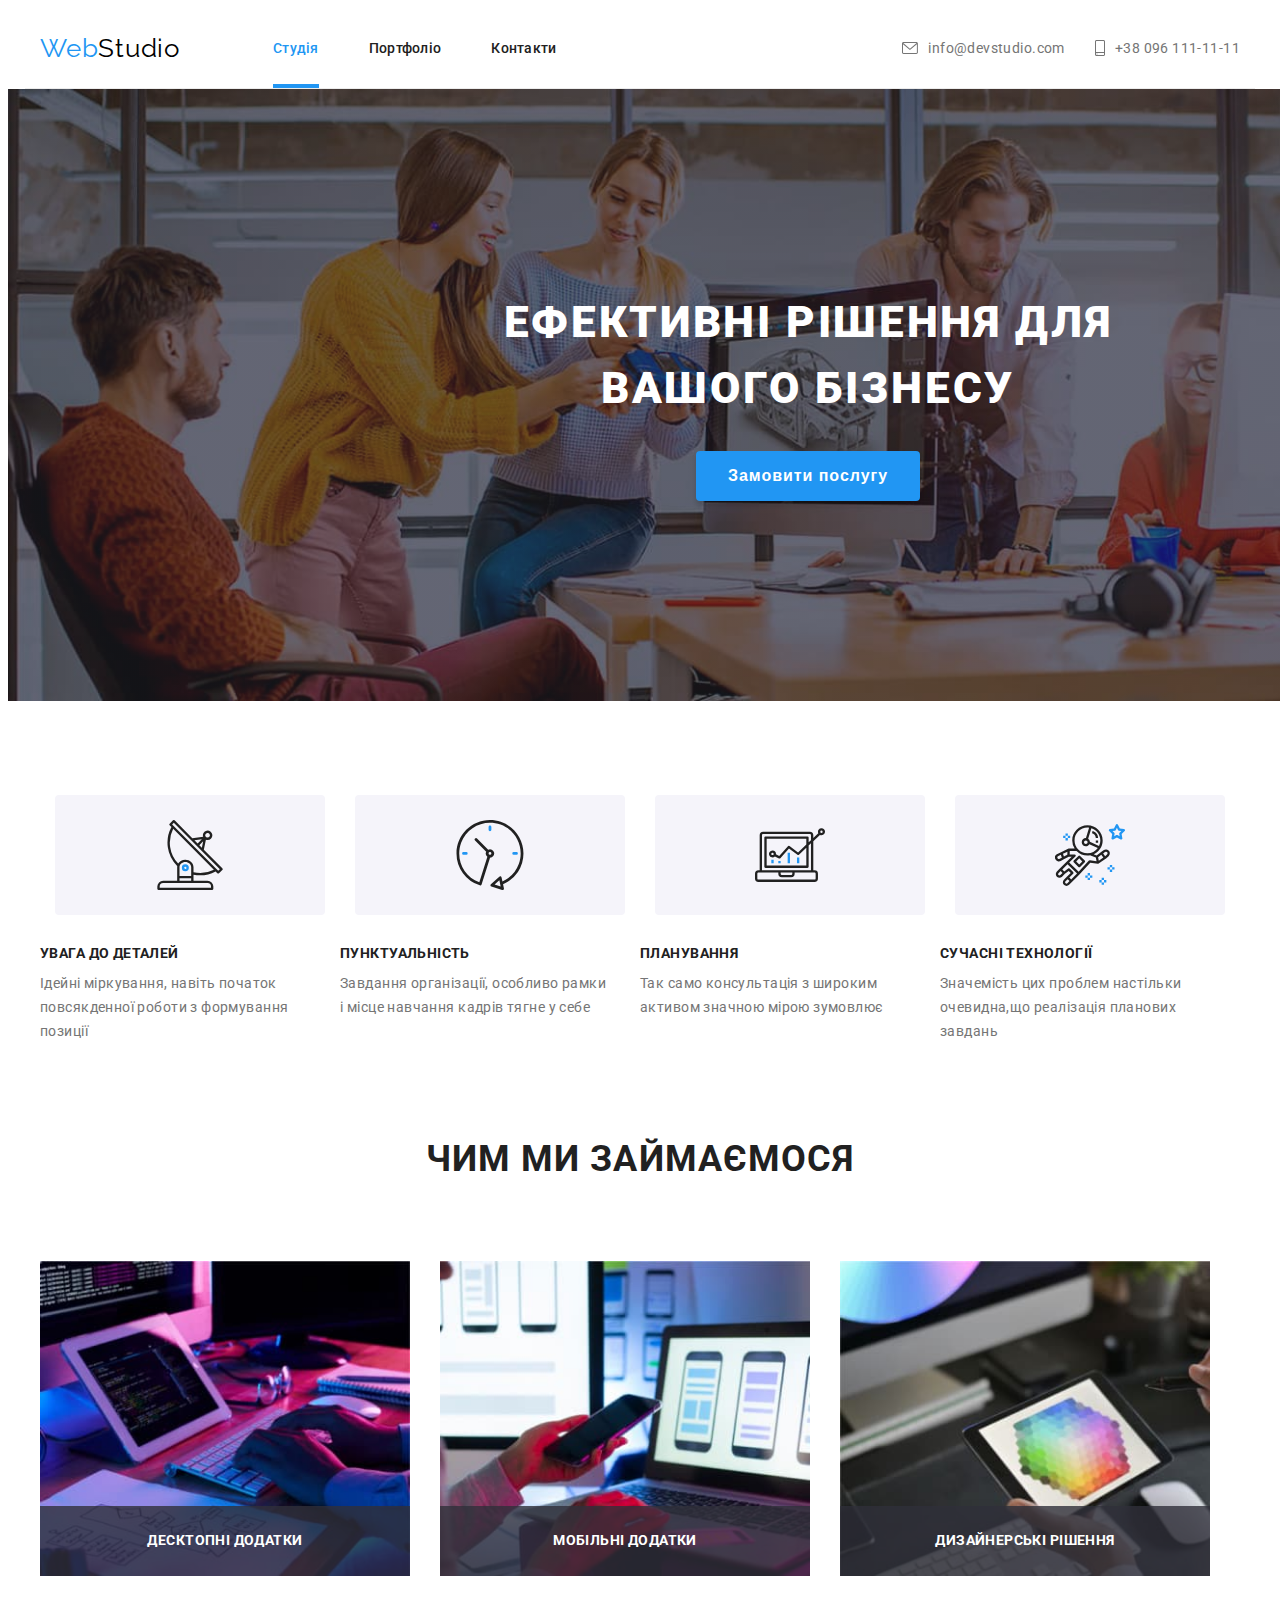
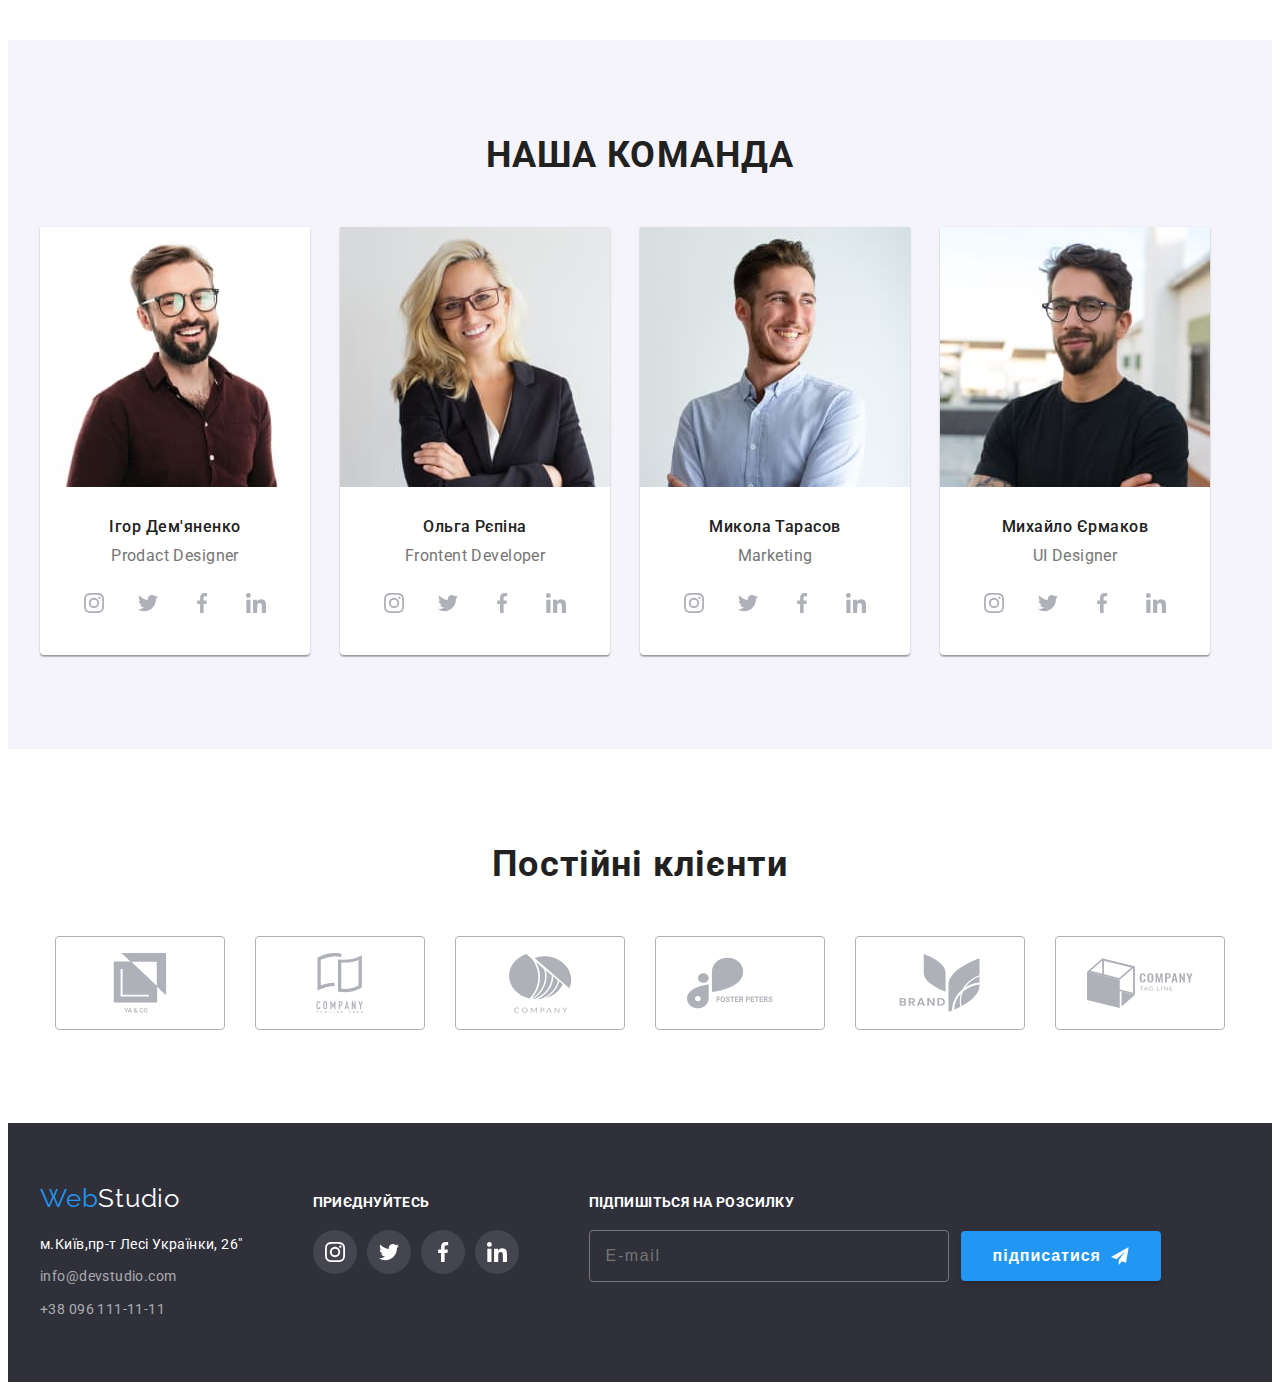
==== index.html @ b2533b79 "1" ====
<!DOCTYPE html>
<html lang="en">
  <head>
    <meta charset="UTF-8" >
    <meta http-equiv="X-UA-Compatible" content="IE=edge" >
    <meta name="viewport" content="width=device-width, initial-scale=1.0" >
    <title>Document</title>
<link rel="preconnect" href="https://fonts.googleapis.com">
<link rel="preconnect" href="https://fonts.gstatic.com" crossorigin>
<link href="https://fonts.googleapis.com/css2?family=Raleway:wght@700&family=Roboto:wght@400;500;700;900&display=swap"
  rel="stylesheet">
  <link rel="stylesheet" href="https://cdnjs.cloudflare.com/ajax/libs/modern-normalize/1.1.0/modern-normalize.min.css" integrity="sha512-wpPYUAdjBVSE4KJnH1VR1HeZfpl1ub8YT/NKx4PuQ5NmX2tKuGu6U/JRp5y+Y8XG2tV+wKQpNHVUX03MfMFn9Q==" crossorigin="anonymous" referrerpolicy="no-referrer" />
  <link rel="stylesheet" href="css/main.min.css">
  <link rel="stylesheet" href="css/styles.css">
    
  </head>
  <body>
    <header>
      <div class="container start">
      <nav class="site-nav">
        <a class="logo" href="./index.html" rel="home">Web<span>Studio</span></a>
        <ul class="menu">
          <li class="menu__item">
            <a class="menu__page text" href="./index.html">Студія</a>
          </li>
          <li class="menu__item" >
            <a class="menu__page" href="./portfolio.html">Портфоліо</a>
          </li>
          <li class="menu__item">
            <a class="menu__page" href="./">Контакти</a>
          </li>
        </ul>
     
    </nav>
    <ul class="contact">
       
      <li class="contact__all">
       
         <a class="contact__mail" href="mailto:info@devstudio.com">
          <svg class="contact__icon" width="16" height="12">
            <use href="./images/icons.svg#icon-envelope-hover"></use>
           </svg>
          info@devstudio.com</a>
       
    </li>

      <li class="contact__all">
       
         <a class="contact__tel" href="tel:+380961111111">
          <svg class="contact__icon" width="10" height="16">
            <use href="./images/icons.svg#icon-smartphone"></use>
           </svg>
          +38 096 111-11-11</a>
     
      </li>

    </ul>
  </div>
    </header>
    <main>
      <div class="hero">
      <section class="section hero__bunner">
        <div class="container hero__container">
        <h1 class="hero__title">ЕФЕКТИВНІ РІШЕННЯ ДЛЯ ВАШОГО БІЗНЕСУ</h1>
        <button data-modal-open class="hero__button" type="button">
          Замовити послугу
        </button>
        </div>
      </section>
      </div>
      <section class="section details">
        <div class="container details__conteiner">
        <h2 class="details__title">НАШІ ПЕРЕВАГИ</h2>
        <ul class="details__main">
          <li class="details__item">
           <div class="details__link">
          <svg class="details__icon" width="70" height="70">
            <use href="./images/icons.svg#icon-antenna-1"></use>
           </svg>
          </div>
         
        </li>
        <li class="details__item">
          <div class="details__link">
         <svg class="details__icon" width="70" height="70">
           <use href="./images/icons.svg#icon-clock-1"></use>
          </svg>
          </div>
       </li>
       <li class="details__item">
        <div class="details__link">
       <svg class="details__icon" width="70" height="70">
         <use href="./images/icons.svg#icon-diagram-1"></use>
        </svg>
        </div>
     </li>
     <li class="details__item">
      <div class="details__link">
     <svg class="details__icon" width="70" height="70">
       <use href="./images/icons.svg#icon-astronaut-1"></use>
      </svg>
      </div>
   </li>
        </ul>
        <ul class="skills">
          <li class="skills__group"> 
            <h3 class="skills__title" >УВАГА ДО ДЕТАЛЕЙ</h3>
            <p class="skills__essence">
              Ідейні міркування, навіть початок повсякденної роботи з формування
              позиції
            </p>
          </li>
          <li class="skills__group">
            <h3 class="skills__title">ПУНКТУАЛЬНІСТЬ</h3>
            <p class="skills__essence" >
              Завдання організації, особливо рамки і місце навчання кадрів тягне
              у себе
            </p>
          </li>
          <li class="skills__group">
            <h3 class="skills__title">ПЛАНУВАННЯ</h3>
            <p class="skills__essence" >
              Так само консультація з широким активом значною мірою зумовлює
            </p>
          </li>
          <li class="skills__group">
            <h3 class="skills__title" >СУЧАСНІ ТЕХНОЛОГІЇ</h3>
            <p class="skills__essence">
              Значемість цих проблем настільки очевидна,що реалізація планових
              завдань
            </p>
          </li>
        </ul>
        </div>
      </section>
      <section class="section worklist">
        <div class="container worklist__container">
        <h2 class="worklist__main-title">ЧИМ МИ ЗАЙМАЄМОСЯ</h2>
        <ul class="worklist__block">
          <li class="worklist__img"><img src="./images/box1.jpg" alt="Розробка" width="370" height="294">
         <div class="worklist__applications">
            <h3 class="worklist__title">ДЕСКТОПНІ ДОДАТКИ</h3>
          </div>
          </li>
          <li class="worklist__img"><img src="./images/box2.jpg" alt="Дизайн" width="370" height="294">
            <div class="worklist__applications">
            <h3 class="worklist__title">МОБІЛЬНІ ДОДАТКИ</h3>
        </div>
          </li>
          <li class="worklist__img"><img src="./images/box3.jpg" alt="Аналітика" width="370" height="294">
          <div class="worklist__applications">
            <h3 class="worklist__title">ДИЗАЙНЕРСЬКІ РІШЕННЯ</h3>
        </div>
          </li>
        </ul>
        </div>
      </section>
      <section class="section teams">
        <div class="container teams__best">
        <h2  class="teams__title">НАША КОМАНДА</h2>
        <ul class="teams__group">
          <li class="teams__department">
            <img class="team__picture" src="./images/team1.jpg" alt="Спеціаліст №1" width="270" height="260">
            <h3 class="team__name">Ігор Дем'яненко</h3>
            <p class="team__activity">Prodact Designer</p>
            <ul class="team__socials">
              <li class="team__socials-item">
               <a class="team__socials-link" href="http://instagram.com" target="_blank" rel="noopener noreferrer">
              <svg class="team__socials-icon" width="20" height="20">
                <use href="./images/icons.svg#icon-instagram"></use>
               </svg>
               </a>
              </li>
              <li class="team__socials-item">
                <a class="team__socials-link" href="http://instagram.com" target="_blank" rel="noopener noreferrer">
               <svg class="team__socials-icon" width="20" height="20">
                 <use href="./images/icons.svg#icon-twitter"></use>
                </svg>
                </a>
               </li>
               <li class="team__socials-item">
                <a class="team__socials-link" href="http://instagram.com" target="_blank" rel="noopener noreferrer">
               <svg class="team__socials-icon" width="20" height="20">
                 <use href="./images/icons.svg#icon-facebook"></use>
                </svg>
                </a>
               </li>
               <li class="team__socials-item">
                <a class="team__socials-link" href="http://instagram.com" target="_blank" rel="noopener noreferrer">
               <svg class="team__socials-icon" width="20" height="20">
                 <use href="./images/icons.svg#icon-linkedin"></use>
                </svg>
                </a>
               </li>
        </ul>
          <li class="teams__department">
            <img class="team__picture" src="./images/team2.jpg" alt="Спеціаліст №2" width="270" height="260">
            <h3 class="team__name">Ольга Рєпіна</h3>
            <p class="team__activity">Frontent Developer</p>
            <ul class="team__socials">
              <li class="team__socials-item">
                
              
               <a class="team__socials-link" href="http://instagram.com" target="_blank" rel="noopener noreferrer">
              <svg class="team__socials-icon" width="20" height="20">
                <use href="./images/icons.svg#icon-instagram"></use>
               </svg>
               </a>
            </li>
              
              <li class="team__socials-item">
              
                <a class="team__socials-link" href="http://instagram.com" target="_blank" rel="noopener noreferrer">
               <svg class="team__socials-icon" width="20" height="20">
                 <use href="./images/icons.svg#icon-twitter"></use>
                </svg>
                </a>
            
               </li>
               <li class="team__socials-item">
                
                <a class="team__socials-link" href="http://instagram.com" target="_blank" rel="noopener noreferrer">
               <svg class="team__socials-icon" width="20" height="20">
                 <use href="./images/icons.svg#icon-facebook"></use>
                </svg>
                </a>
            
               </li>
               <li class="team__socials-item">
               
                <a class="team__socials-link" href="http://instagram.com" target="_blank" rel="noopener noreferrer">
               <svg class="team__socials-icon" width="20" height="20">
                 <use href="./images/icons.svg#icon-linkedin"></use>
                </svg>
                </a>
             
               </li>
        </ul>
          </li>
          <li class="teams__department">
            <img class="team__picture" src="./images/team3.jpg" alt="Спеціаліст №3" width="270" height="260">
            <h3 class="team__name">Микола Тарасов</h3>
            <p class="team__activity">Marketing</p>
            <ul class="team__socials">
              <li class="team__socials-item">
               <a class="team__socials-link" href="http://instagram.com" target="_blank" rel="noopener noreferrer">
              <svg class="team__socials-icon" width="20" height="20">
                <use href="./images/icons.svg#icon-instagram"></use>
               </svg>
               </a>
              </li>
              <li class="team__socials-item">
                <a class="team__socials-link" href="http://instagram.com" target="_blank" rel="noopener noreferrer">
               <svg class="team__socials-icon" width="20" height="20">
                 <use href="./images/icons.svg#icon-twitter"></use>
                </svg>
                </a>
               </li>
               <li class="team__socials-item">
                <a class="team__socials-link" href="http://instagram.com" target="_blank" rel="noopener noreferrer">
               <svg class="team__socials-icon" width="20" height="20">
                 <use href="./images/icons.svg#icon-facebook"></use>
                </svg>
                </a>
               </li>
               <li class="team__socials-item">
                <a class="team__socials-link" href="http://instagram.com" target="_blank" rel="noopener noreferrer">
               <svg class="team__socials-icon" width="20" height="20">
                 <use href="./images/icons.svg#icon-linkedin"></use>
                </svg>
                </a>
               </li>
        </ul>
          </li>
          <li class="teams__department">
            <img class="team__picture" src="./images/team4.jpg" alt="Спеціаліст №4" width="270" height="260">
            <h3 class="team__name">Михайло Єрмаков</h3>
            <p class="team__activity">UI Designer</p>
            <ul class="team__socials">
              <li class="team__socials-item">
               <a class="team__socials-link" href="http://instagram.com" target="_blank" rel="noopener noreferrer">
              <svg class="team__socials-icon" width="20" height="20">
                <use href="./images/icons.svg#icon-instagram"></use>
               </svg>
               </a>
              </li>
              <li class="team__socials-item">
                <a class="team__socials-link" href="http://instagram.com" target="_blank" rel="noopener noreferrer">
               <svg class="team__socials-icon" width="20" height="20">
                 <use href="./images/icons.svg#icon-twitter"></use>
                </svg>
                </a>
               </li>
               <li class="team__socials-item">
                <a class="team__socials-link" href="http://instagram.com" target="_blank" rel="noopener noreferrer">
               <svg class="team__socials-icon" width="20" height="20">
                 <use href="./images/icons.svg#icon-facebook"></use>
                </svg>
                </a>
               </li>
               <li class="team__socials-item">
                <a class="team__socials-link" href="http://instagram.com" target="_blank" rel="noopener noreferrer">
               <svg class="team__socials-icon" width="20" height="20">
                 <use href="./images/icons.svg#icon-linkedin"></use>
                </svg>
                </a>
               </li>
        </ul>
          </li>
        </ul>
        </div>
      </section>
      <section class="section customer">
        <div class="container customer__bloc">
          <h2 class="customer__title">Постійні клієнти</h2>
          <ul class="customer__our">
            <li class="customer__box">
             
                <a class="customer__link" href="" target="_blank" rel="noopener noreferrer">
                  <svg class="customer__icon" width="106" height="60">
                    <use href="./images/icons.svg#icon-group"></use>
                   </svg>
                   </a>
             
            </li>
            <li class="customer__box">
              
                <a class="customer__link" href="" target="_blank" rel="noopener noreferrer">
                  <svg class="customer__icon" width="106" height="60">
                    <use href="./images/icons.svg#icon-group-1"></use>
                   </svg>
                   </a>
             
            </li>
            <li class="customer__box" >
             
                <a class="customer__link" href="" target="_blank" rel="noopener noreferrer">
                  <svg class="customer__icon" width="106" height="60">
                    <use href="./images/icons.svg#icon-group-2"></use>
                   </svg>
                   </a>
            
            </li>
            <li class="customer__box">
              
                <a class="customer__link" href="" target="_blank" rel="noopener noreferrer">
                  <svg class="customer__icon" width="106" height="60">
                    <use href="./images/icons.svg#icon-group-3"></use>
                   </svg>
                   </a>
             
            </li>
            <li class="customer__box">
              
                <a class="customer__link" href="" target="_blank" rel="noopener noreferrer">
                  <svg class="customer__icon" width="106" height="60">
                    <use href="./images/icons.svg#icon-group-4"></use>
                   </svg>
                   </a>
             
            </li>
            <li class="customer__box">
             
                <a class="customer__link" href="" target="_blank" rel="noopener noreferrer">
                  <svg class="customer__icon" width="106" height="60">
                    <use href="./images/icons.svg#icon-group-5"></use>
                   </svg>
                   </a>
             
            </li>
          </ul>
        </div>
      </section>
    </main>
    <footer class="footer__page">
      <div class="container footer__bloc">
        <div>
        <a class="footer__logo-f" href="./index.html" rel="home">Web<span>Studio</span></a>
       <ul class="footer__cont">
        <li class="footer__feedback"><a class="footer__map" href="./https://www.google.com/maps">м.Київ,пр-т Лесі Українки, 26"</a></li>
        <li class="footer__feedback"><a class="footer__mail" href="mailto:info@devstudio.com">info@devstudio.com</a></li>
        <li class="footer__feedback"><a class="footer__tel" href="tel:+380961111111">+38 096 111-11-11</a></li>
      </ul>
    </div>
      <div class="footer__icons">
        <h4 class="footer__title">ПРИЄДНУЙТЕСЬ</h4>
      <ul class="footer__links">
        <li class="footer__item">
          <a class="footer__link" href="http://instagram.com" target="_blank" rel="noopener noreferrer">
         <svg class="footer__icon" width="20" height="20">
           <use href="./images/icons.svg#icon-instagram"></use>
          </svg>
          </a>
         </li>
         <li class="footer__item">
           <a class="footer__link" href="http://instagram.com" target="_blank" rel="noopener noreferrer">
          <svg class="footer__icon" width="20" height="20">
            <use href="./images/icons.svg#icon-twitter"></use>
           </svg>
           </a>
          </li>
          <li class="footer__item">
           <a class="footer__link" href="http://instagram.com" target="_blank" rel="noopener noreferrer">
          <svg class="footer__icon" width="20" height="20">
            <use href="./images/icons.svg#icon-facebook"></use>
           </svg>
           </a>
          </li>
          <li class="footer__item">
           <a class="footer__link" href="http://instagram.com" target="_blank" rel="noopener noreferrer">
          <svg class="footer__icon" width="20" height="20">
            <use href="./images/icons.svg#icon-linkedin"></use>
           </svg>
           </a>
          </li>
      </ul>
    </div>
    <div>
      <h4 class="footer__title">ПІДПИШІТЬСЯ НА РОЗСИЛКУ</h4>
      
      <form class="mailing">
        <input class="mailing__bloc-send" type="email" placeholder="E-mail" name="mailing"/>
    
      
        <button class="mailing__button" type="submit"> підписатися
          <svg class="mailing__icon"  width="24" height="24">
            <use href="./images/icons.svg#icon-icon-send"></use>
          </svg>
        </button>
      </form>
       
    </div>
    </div>
      
    </footer>
    <div  class="backdrop is-hidden" data-modal>
      <div class="modal">
        <div class="modal__btn">

          
          <button class="modal__button" data-modal-close > 
            <svg class="modal-icon-close"  width="18" height="18">
              <use href="./images/icons.svg#icon-close-black-18dp-2-1"></use>
            </svg>
          </button>
        </div>
          <strong class="modal__title">Залиште свої дані, ми вам передзвонимо</strong>
          <form class="modal__form">
   <label class="modal__label">
    <span class="modal-comment">Ім'я</span>
    <input type="text" name="name"/>
    <svg class="modal__icon" width="18" height="18">
      <use href="./images/icons.svg#icon-person-black-18dp-1"></use>
    </svg>
   


   </label>

   <label class="modal__label">
    <span class="modal__comment">Телефон</span>
    <input type="tel" name="telefon"/>
    <svg class="modal__icon" width="18" height="18">
      <use href="./images/icons.svg#icon-phone-black-18dp-1"></use>
    </svg>

   </label>

   <label class="modal__label">
    <span class="modal__comment">Пошта</span>
    <input type="email" name="E-mail"/>
    <svg class="modal__icon" width="18" height="18">
      <use href="./images/icons.svg#icon-email-black-18dp-1"></use>
    </svg>
  
   </label>


   <label class="modal__label">
    <span class="modal__comment">Коментар</span>

<textarea  placeholder="Введіть текст"></textarea>
   </label>
   <label class="modal-label-checkbox">
    <input class="modal-checkbox" type="checkbox" name="check">
      <span class="checkbox-custom">
        <svg class="checkbox-icon"  width="16" height="15">
          <use href="./images/icons.svg#icon-icon-check-1"></use>
        </svg>
      </span>
      
    <span class="modal__comment">
      Погоджуюся з розсилкою та приймаю
    </span>
    <a class="treaty" href="#"> Умови договору</a>
    
   </label>
   <div class="button-send">
   <button class="modal-button-send" type="submit"> Відправити</button>
  </div>
  </form>
      </div>
     </div>
     <script src="./js/modal.js"></script>
    </body>
    
    </html>
---- css/main.min.css ----
body{background-color:#7fffd4}.title{color:teal}/*# sourceMappingURL=main.min.css.map */
---- css/styles.css ----
:root{
    --primary-text-color:#757575;
    --title-text-color:#212121;
    --accent-color:#2196f3;
    --primary-bg-color:#fff;
    --btn-bg-color:#188CE8;
    --border-color: #eeeeee;
}
body {
    font-family: 'Roboto', sans-serif;
    color: var(--primary-text-color);
    font-size: 14px;
    letter-spacing: 0.03em;
    background-color: var(--primary-bg-color);
}
ul{
    list-style: none;
    margin: 0;
    padding: 0;
}
a {
    text-decoration: none;
    margin: 0;
    padding: 0;
    color: inherit;
}
h1, h2, h3, h4, p{
    margin: 0;
}
img{
    display: block;
    max-width: 100%;
    height: auto;
}
.container{

width: 1200px;
padding-left: 15px;
padding-right: 15px;
margin-left: auto;
margin-right: auto;
}

 .start{
    display: flex;
    border-bottom: 1px solid #ececec;
}
.section{
    padding-top: 94px;
    padding-bottom: 94px;

}

.site-nav{
    display: flex;

    align-items: center;
   
}

.menu {
    display: flex;
    padding-inline-start: 0px;

}
.menu__item:not(:last-child)
{
    margin-right: 50px;
}

.logo{
    display: inline-block;
    padding-top: 24px;
    padding-bottom: 24px;
    margin-right: 93px;


    font-family: 'Raleway', sans-serif; 
    color:var(--accent-color);
    font-size: 26px;
    text-decoration: none;
    letter-spacing: 0.03em;
}
.logo span {
  color:#000;
}

.menu__page{
    display: block;
   font-weight: 500;
    color: var(--title-text-color);
    letter-spacing: 0.02em;
    padding-top: 32px;
    padding-bottom: 32px;
    transition-property: color;
    transition-duration: 250ms;
    transition-timing-function: cubic-bezier(0.4, 0, 0.2, 1);
position: relative ;
   
}
.text::after{
    content: "";
    display: block;
    width: 100%;
    height: 4px;
    background-color:var(--accent-color);
    position: absolute;
    bottom: 0;
    opacity: 1;
}

.menu__page:focus, 
.menu__page:hover {
    color: var(--accent-color);

} 

.menu .text{
    display: block;
    color:var(--accent-color);
    padding-top: 32px;
    padding-bottom: 32px;
   
}
.contact{
    display: flex;

    gap: 30px;
    margin-left: auto;
}

.contact__all{
    display: flex;
    justify-content: center;
    align-items: center;
}

    
 

.contact__icon{
    margin-right: 10px;
    fill: var(--primary-text-color);

    transition-property: fill;
    transition-duration: 250ms;
    transition-timing-function: cubic-bezier(0.4, 0, 0.2, 1);
}
.contact__mail{
    display: flex;
    align-items: center;
    justify-content: center;
    padding-top: 32px;
    padding-bottom: 32px;
    color: var(--primary-text-color);

    transition-property: color;
    transition-duration: 250ms;
    transition-timing-function: cubic-bezier(0.4, 0, 0.2, 1);
   
}
.contact__tel {
    display: flex;
    align-items: center;
    padding-top: 32px;
    padding-bottom: 32px;
 color:var(--primary-text-color) ;

 transition-property: color;
 transition-duration: 250ms;
 transition-timing-function: cubic-bezier(0.4, 0, 0.2, 1);


}

.contact__mail:focus{
    color: var(--accent-color);
}
.contact__mail:focus .contact__icon{
    fill: var(--accent-color);
}

.contact__mail:hover{
    color: var(--accent-color);
}
.contact__mail:hover .contact__icon{
    fill: var(--accent-color);
}



.contact__tel:focus{
    color: var(--accent-color);
}
.contact__tel:focus .contact__icon{
    fill: var(--accent-color);
}
.contact__tel:hover{
    color: var(--accent-color);
}
.contact__tel:hover .contact__icon{
    fill: var(--accent-color);
}


/* HERO*/
   
.hero__bunner{
 text-align: center;
 margin-top: auto;
 padding-top: 200px;
 padding-bottom: 200px;
 width: 1600px;
 height: 100%;
 margin-left: auto;
 margin-right: auto;
 background-image: linear-gradient( rgba(47, 48, 58, 0.4), rgba(47, 48, 58, 0.4)),
url(../images/mainfon.jpg); 

background-repeat: no-repeat;
background-position: center;
background-color: #2f303A;
background-size: cover;
}


.hero__title {
 color:var(--primary-bg-color);
 font-size: 44px;
 font-weight: 900;
 letter-spacing: 0.06em;
 line-height: 1.5;
 margin-right: 0px;
 margin-bottom: 30px;
 width: 696px;
margin-left: auto;
margin-right: auto;
}
.hero__button{
text-align: center;
padding: 10px 32px;
background-color: var(--accent-color);
color: var(--primary-bg-color);
font-size: 16px;
font-weight: 700;
letter-spacing: 0.06em;
line-height: 1.9;
border-radius: 4px;
border: 0;
cursor: pointer;
box-shadow: 0px 4px 4px rgba(0, 0, 0, 0.15);

transition-property: color, background-color;
transition-duration: 250ms;
transition-timing-function: cubic-bezier(0.4, 0, 0.2, 1);


}
.hero__button:focus, 
.hero__button:hover{
    color: var(--primary-bg-color);
    background-color: var(--btn-bg-color);
}

/* DETAILS*/


.details__title {
    position: absolute;
    white-space: nowrap;
    width: 1px;
    height: 1px;
    overflow: hidden;
    border: 0;
    padding: 0;
    clip: rect(0 0 0 0);
    clip-path: inset(50%);
    margin: -1px;
}

.details__main{
    display: flex;
    justify-content: center;
    align-items: center;
    gap: 30px;
    margin-bottom: 30px;
}

.details__link{
    display: flex;
    justify-content: center;
    align-items: center;
    width: 270px;
    height: 120px;
     background-color:  #f5f4fa;
     border-radius: 4px;
     
}



.skills{
    display: flex;
    flex-direction: row;
    margin-top: 0;
    margin-bottom: 0;
}

.skills__title{
    color:var(--title-text-color);
    font-size: 14px;
    font-weight: 700;
    letter-spacing: 0.03em;
    line-height: 1.2;
    padding-bottom: 10px;
    margin-top: 0;
    margin-bottom: 0;
}
.skills__group{
    width: 270px;
}
.skills__essence{
    font-weight: 400;
    line-height: 1.7;
}
.skills__group:not(:last-child){
margin-right: 30px;
}


/* SPECIALISTS */

.worklist{
    padding-top: 0;
}
.worklist__main-title{
    text-align: center;
    color: var(--title-text-color);
    font-size: 36px;
    font-weight: 700;
    letter-spacing: 0.03em;
    line-height: 1.2;
    margin-top: 0px;
    margin-bottom: 50px;

}


.worklist__block{
    display: flex;
    margin-top: 0px;
    margin-bottom: 0px;
    padding-inline-start: 0px;
    
}

.worklist__applications{
    position: absolute;
    display: flex;
    justify-content: center;
    align-items: center;
    background-color: rgba(47, 48, 58, 0.8);
    width: 370px;
    height: 70px;
    bottom: 0;
    right: 0;

}
.worklist__img{
    position: relative;
    bottom: -30px;
    position: relative;
}

.worklist__img:not(:last-child)
{ 
    margin-right: 30px;
}

.worklist__title{

    color: var(--primary-bg-color);
    font-size: 14px;
    font-weight: 700;
    letter-spacing: 0.03em;
    line-height: 1.2;
    text-align: center;
    
}


/* TEAMS */



 .teams{
    background-color: #f5f4fa;
}

.teams__title{
    text-align: center;
    color: var(--title-text-color);
    font-size: 36px;
    font-weight: 700;
    letter-spacing: 0.03em;
    line-height: 1.2;
    margin-top: 0px;
    margin-bottom: 50px;
}

.teams__group{
    display: flex;
         }
.teams__department {
    background-color: var(--primary-bg-color);
    box-shadow: 0px 1px 3px rgba(0, 0, 0, 0.12), 0px 1px 1px rgba(0, 0, 0, 0.14), 0px 2px 1px rgba(0, 0, 0, 0.2);
    border-radius: 0px 0px 4px 4px;
}
.teams__department:not(:last-child){
    margin-right: 30px;
}
.team__picture{
    
    margin-bottom: 30px;
}
.team__name {
    color: var(--title-text-color);
    font-size: 16px;
    font-weight: 500;
    letter-spacing: 0.03em;
    line-height: 1.2;
    margin-bottom: 10px;
    text-align: center;
}
.team__activity{
    font-size: 16px;
    font-weight: 400;
    line-height: 1.2;
    text-align: center;
    margin-bottom: 16px;
}
.team__socials{
    display: flex;
    justify-content: center;
    align-items: center;
    gap: 10px;
    margin-bottom: 30px;
}

.team__socials-link{
    display: flex;
    justify-content: center;
    align-items: center;
    width: 44px;
    height: 44px;
     background-color:  var(--primary-bg-color);
     border-radius: 50%;

     transition-property: background-color;
     transition-duration: 250ms;
     transition-timing-function: cubic-bezier(0.4, 0, 0.2, 1);
}

.team__socials-link:hover{
    background-color:var(--btn-bg-color);
}
.team__socials-link:hover .team__socials-icon{
    fill: var(--primary-bg-color);
}
.team__socials-link:focus{
    background-color:var(--btn-bg-color);
}
.team__socials-link:focus .team__socials-icon{
    fill: var(--primary-bg-color);
}
    


.team__socials-icon{
    fill: #afb1b8;

    transition-property: fill;
    transition-duration: 250ms;
    transition-timing-function: cubic-bezier(0.4, 0, 0.2, 1);
}



.customer__title{
    text-align: center;
    color: var(--title-text-color);
    font-size: 36px;
    font-weight: 700;
    letter-spacing: 0.03em;
    line-height: 1.2;
    margin-top: 0px;
    margin-bottom: 50px;
}
.customer__our{
    display: flex;
    justify-content: center;
    align-items: center;
    gap: 30px;
}
.customer__box{
    display: flex;
    justify-content: center;
    align-items: center;
    width: 170px;
    height: 92px;
   
}
.customer__link{
   display: flex;
   justify-content: center;
   align-items: center;
    width: 100%;
    height: 100%;
     background-color: var(--primary-bg-color);
     border: 1px solid #afb1b8;
     border-radius: 4px;
     outline: transparent;

     transition-property: border-color, cursor ;
     transition-duration: 250ms;
     transition-timing-function: cubic-bezier(0.4, 0, 0.2, 1);
     }


     .customer__link:hover {
        border-color: var(--accent-color);
        cursor: pointer;
    }
    .customer__link:hover .customer__icon{
        fill: var(--accent-color);
    }

    .customer__link:focus{
        border-color: var(--accent-color);
        cursor: pointer;
    }
    .customer__link:focus .customer__icon{
        fill: var(--accent-color);
    }

    .customer__icon{
        fill: #afb1b8;
        transition-property: fill ;
        transition-duration: 250ms;
        transition-timing-function: cubic-bezier(0.4, 0, 0.2, 1);

    }





.footer__page {

   background-color: #2f303A;
   padding-top: 60px;
   padding-bottom: 60px;

}

 .footer__bloc{
    display: flex;
    align-items: baseline;
    gap: 70px;
}
.footer__cont {
    letter-spacing: 0.03em;
    line-height: 1.7;
   
    transition-property: color;
    transition-duration: 250ms;
    transition-timing-function: cubic-bezier(0.4, 0, 0.2, 1);

}
.footer__cont:hover {
    color:var(--accent-color);
}
.footer__logo-f{
   font-family: 'Raleway', sans-serif;
    color: var(--accent-color);
    font-size: 26px;
    letter-spacing: 0.03em;
    display:inline-flex;
    margin-bottom: 20px;

}
.footer__logo-f span{
    color: var(--primary-bg-color);
}
.footer__page .footer__map{
     color: var(--primary-bg-color);
     padding-inline-start: 0px;
     margin-top: 20px;
}

.footer__mail:hover,
.footer__mail:focus{
    color: var(--accent-color);
}
.footer__tel:hover,
.footer__tel:focus{
    color: var(--accent-color);
}

.footer__feedback:not(:last-child){
    margin-bottom: 9px;
}
.footer__mail{
    color: rgba(255, 255, 255, 0.6);

    transition-property: color;
    transition-duration: 250ms;
    transition-timing-function: cubic-bezier(0.4, 0, 0.2, 1);
}
.footer__tel{
    color: rgba(255, 255, 255, 0.6);
margin-left: 0px;

transition-property: color;
transition-duration: 250ms;
transition-timing-function: cubic-bezier(0.4, 0, 0.2, 1);
}

.footer__title{
    text-align: left;
    color: var(--primary-bg-color);
    font-size: 14px;
    font-weight: 700;
    letter-spacing: 0.03em;
    line-height: 1.2;
    margin-bottom: 20px;
}
.footer__icons{
    display: block;
    justify-content: center;
}
.footer__links{
    display: flex;
    justify-content: left;
    align-items: center;
    gap: 10px;
}

.footer__link{
    display: flex;
    justify-content: center;
    align-items: center;
    width: 44px;
    height: 44px;
     background-color: rgba(255, 255, 255, 0.1);
     border-radius: 50%;
    
     transition-property: background-color;
    transition-duration: 250ms;
    transition-timing-function: cubic-bezier(0.4, 0, 0.2, 1);
    
    }

.footer__icon{
    fill: var(--primary-bg-color);
}
.footer__link:hover{
    background-color:var(--btn-bg-color);
}
.footer__link:focus{
    background-color: var(--btn-bg-color);
}


.mailing{
    display: flex;
    justify-content: center;
    align-items: center;
}

 
.mailing__bloc-send{
    background-color: #2f303A;
    border: 1px solid var(--primary-text-color);
    border-radius: 4px;
    width: 358px;
    height: 50px;
    font-weight: 400;
  font-size: 16px;
  line-height: calc(20 / 16);
  letter-spacing: 0.1em;
  padding: 0;
  color: var(--gray-40-txt-cl);

}

.mailing__bloc-send > input:hover,
.mailing__bloc-send > input:focus{
    border-color: var(--accent-color);
    
}


::placeholder{
    color: var(--primary-text-color);
    font-size: 16px;
    padding-left: 16px;
}

.mailing__icon{
    fill: var(--primary-bg-color);
}


.mailing__button{
    display: flex;
    justify-content: center;
    align-items: center;
    gap:10px;
    width: 200px;
    height: 50px;
    margin-left: 12px;
        text-align: center;
        padding: 10px 32px;
        background-color: var(--accent-color);
        color: var(--primary-bg-color);
        font-size: 16px;
        font-weight: 700;
        letter-spacing: 0.06em;
        line-height: 1.9;
        border-radius: 4px;
        border: 0;
        cursor: pointer;
        box-shadow: 0px 4px 4px rgba(0, 0, 0, 0.15);
        
        transition-property: color, background-color;
        transition-duration: 250ms;
        transition-timing-function: cubic-bezier(0.4, 0, 0.2, 1);
        
        }

.mailing__button:hover,
.mailing__button:focus{
    background-color: var(--accent-color);}
 





/* Portfolio */




 .menu__item .studia{
    color: var(--title-text-color);
}
.menu .portf{
    color: var(--accent-color);
    
}

.portf::after{
    content: "";
    display: block;
    width: 100%;
    height: 4px;
    background-color: var(--accent-color);
    position: absolute;
    bottom: 0;
    opacity: 1;
}
.bt{
    display: flex;
    margin-bottom: 50px;
    justify-content: center;
}
 .btns:not(:last-child){
    margin-right: 8px;
}
.btn-group{
    background-color: #f5f4fa;
    letter-spacing: 0.03em;
    font-size: 16px;
    color: var(--title-text-color);
    line-height: 26px;
     display: flex;
     text-align: center;
     border-radius: 4px;
     padding: 6px 22px;
     border:0px;
     cursor: pointer;
    
}

.other{

    transition-property: color, background-color, filter;
    transition-duration: 250ms;
    transition-timing-function: cubic-bezier(0.4, 0, 0.2, 1);

}
.other:focus,
.other:hover{
    color: var(--primary-bg-color);
    background-color:var(--btn-bg-color);
    filter: drop-shadow(0px 4px 4px rgba(0, 0, 0, 0.25));
}

 .all{
    display: inline-block;
    background-color: var(--accent-color);
    color: var(--primary-bg-color);
    min-width: 73px;
    padding: 6px 25px;

    transition-property: color, background-color, filter;
    transition-duration: 250ms;
    transition-timing-function: cubic-bezier(0.4, 0, 0.2, 1);
    
}
.all:focus,
.all:hover {
    color:var(--btn-bg-color);
    background-color: var(--primary-bg-color) ;
    filter: drop-shadow(0px 4px 4px rgba(0, 0, 0, 0.25));

}
.project{
    display: flex;
    flex-wrap: wrap;
    gap:30px;
}
 .bloc{
     width: calc((100% - 30px*2) / 3);
     
}


.main-foto:hover,
.main-foto:focus{
    box-shadow: 0px 1px 1px rgba(0, 0, 0, 0.12), 0px 4px 4px rgba(0, 0, 0, 0.06), 1px 4px 6px rgba(0, 0, 0, 0.16);

}

.main-foto{
    display: block;
    outline: transparent;

    transition-property: box-shadow;
    transition-duration: 250ms;
    transition-timing-function: cubic-bezier(0.4, 0, 0.2, 1);

}

.blu-foto{
    position: relative;
    overflow: hidden;
}




.signature{
    position: absolute;
    display: flex;
    background-color: rgba(33, 150, 243, 0.9);
    width: 100%;
    height: 100%;
    top: 0;
    right: 0;
    font-size: 18px;
    line-height: 1.56; 
    letter-spacing: 0.03em;
    justify-content: center;
    align-items: center;
    padding-top: 63px;
    padding-bottom: 63px;
    padding-left:24px ;
    padding-right:24px ;
    color: var(--primary-bg-color);
    opacity: 1;
    transition: 250ms;
    transform: translateY(+100%);
}

.main-foto:hover .signature{
    opacity: 1;
    transform: translateY(0);
}


.main-foto:focus .signature{
    opacity: 1;
    transform: translateY(0);}

.poster{
    border-bottom: 1px solid var(--border-color);
    border-left: 1px solid var(--border-color);
    border-right: 1px solid var(--border-color);
    padding-left: 23px;
    padding-top: 20px;
    padding-bottom: 19px;
}
.project-name {
    letter-spacing: 0.06em;
    font-size: 18px;
    color: var(--title-text-color);
    font-weight: 700;
    line-height: 1.9;
    margin-bottom: 4px;
}
.project-deal {
    font-size: 16px;
    color: var(--primary-text-color);
    letter-spacing:0.03em ;
    line-height: 30px;
}











/*  modal */


.backdrop {
    display: flex;
    justify-content: center;
    align-items: center;
    position: fixed;
    top: 0;
    left: 0;
    width: 100%;
    height: 100%;
    background-color: rgba(0, 0, 0, 0.2);
  visibility:visible;
}

.is-hidden {
    opacity: 0;
    visibility: hidden;
    pointer-events: none;
}
.is-hidden .modal{
    animation: none;
    }

.modal {
    
    width: 528px;
    background-color: var(--primary-bg-color);
    position: relative;
    
    border-radius: 4px;
    transition: transform 250ms liniar;
    padding: 40px;
    animation:  zoom 750ms linear forwards;
}


@keyframes zoom { 
    0%{
        transform: scale(0.2);
    }
    50%{
        transform: scale(1.2);
    }
    100%{
        transform: scale(1);
    }


}

.modal__title {
    font-weight: 700;
    font-size: 20px;
line-height: calc(23 / 20);
  text-align: center;
  letter-spacing: 0.03em;
  color: #212121;
  margin-bottom: 12px;
  display: block;
}


.modal__label{
    position:relative;
    display: flex;
    flex-direction: column;
    gap: 4px;
  
}
.modal__label:not(:last-child){
    margin-bottom: 10px;
}

.modal__label > input,
.modal__label > textarea{
border: 1px solid rgba(33, 33, 33, 0.2);
border-radius: 4px;

}
.modal__label > input{
    padding: 7px 0;
    padding-left: 35px;
    padding-right: 5px;
    width: 448px;
    height: 40px;
    outline: none;
    border: 1px solid rgba(33, 33, 33, 0.2);
border-radius: 4px;

}
.modal__label > input:hover,
.modal__label > input:focus{
    border-color: var(--accent-color);
    outline: 1px solid transparent;
}


.modal__comment{
    font-size: 14px;
    line-height: calc(24 / 14);
    letter-spacing: 0.03em;
    color: var(--primary-text-color);
    
}



.modal__label > textarea{
    padding: 12px 16px ;
    outline: none;
    height: 120px;
}
.modal__label > textarea:hover{
    border-color: var(--accent-color);
    outline: 1px solid transparent;
}
.modal__label > textarea:focus{
    border-color: var(--accent-color);
    outline: 1px solid transparent;
}


.modal__label > textarea::placeholder{
    color: rgba(117, 117, 117, 0.5);
    font-size: 12px;
    letter-spacing: 0.01em;
}

.modal__icon{
    position: absolute;
    bottom: 11px;
    left: 12px;

}
.modal__label > input:hover ~ .modal__icon,
.modal__label > input:focus ~ .modal__icon{
    fill: var(--accent-color);
}

.modal__button {
    width: 30px;
    height: 30px;
    display: flex;
    justify-content: center;
    align-items: center;
    background-color: var(--primary-bg-color);
    border: 1px solid rgba(0, 0, 0, 0.1);
    border-radius: 50%;
    position: absolute;
    top: 8px;
    right: 8px;
    color: #000000;
    transition: color 250ms linear;
    cursor: pointer;
  }
  .modal__button:hover{
    color: var(--btn-bg-color);
  }
  .modal__button:hover .modal-icon-close{
    fill: var(--btn-bg-color)
  }
  
  .modal__button:focus{
    color: var(--btn-bg-color)
  }
  .modal__button:focus .modal-icon-close{
    fill: var(--btn-bg-color)
  }



 /* Checkbox */


.modal-label-checkbox{
    display: flex;
    align-items: center;
    justify-content: center;
    gap: 6px;
    margin-top: 20px;
}
.modal-checkbox {
    position: absolute;
    width: 1px;
    height: 1px;
    margin: -1px;
    border: none;
    padding: o;
    overflow: hidden;
    clip: rect(0 0 0 0 );

}


.checkbox-custom{
    height: 16px;
    width: 15px;
    border: 2px solid #000;
    border-radius: 4px;
    display: flex;
    justify-content: center;
    align-items: center;
    color: transparent;
  
    
}
.checkbox-icon{
    fill:currentColor;
    transition: fill 250ms linear;
}
.modal-checkbox:checked + .checkbox-custom{

background-color: var(--accent-color);
color:var(--primary-bg-color);
border-color: transparent;

}

.modal-checkbox:checked + .checkbox-custom > .checkbox-icon {
    fill: var(--accent-color)
}

/*  button-send  */

.button-send{
    margin-top: 30px;
        display: flex;
        justify-content: center;
        align-items: center;
        margin-bottom: 0;
}


.modal-button-send{
    width: 200px;
    height: 50px;
        text-align: center;
        padding: 10px 32px;
        background-color: var(--accent-color);
        color: var(--primary-bg-color);
        font-size: 16px;
        font-weight: 700;
        letter-spacing: 0.06em;
        line-height: 1.9;
        border-radius: 4px;
        border: 0;
        cursor: pointer;
        box-shadow: 0px 4px 4px rgba(0, 0, 0, 0.15);
        
        transition-property: color, background-color;
        transition-duration: 250ms;
        transition-timing-function: cubic-bezier(0.4, 0, 0.2, 1);
}
.modal-button-send:hover,
.modal-button-send:focus{
    background-color: var(--accent-color);

}

.treaty{
    color: var(--accent-color);
    text-decoration: underline;
}
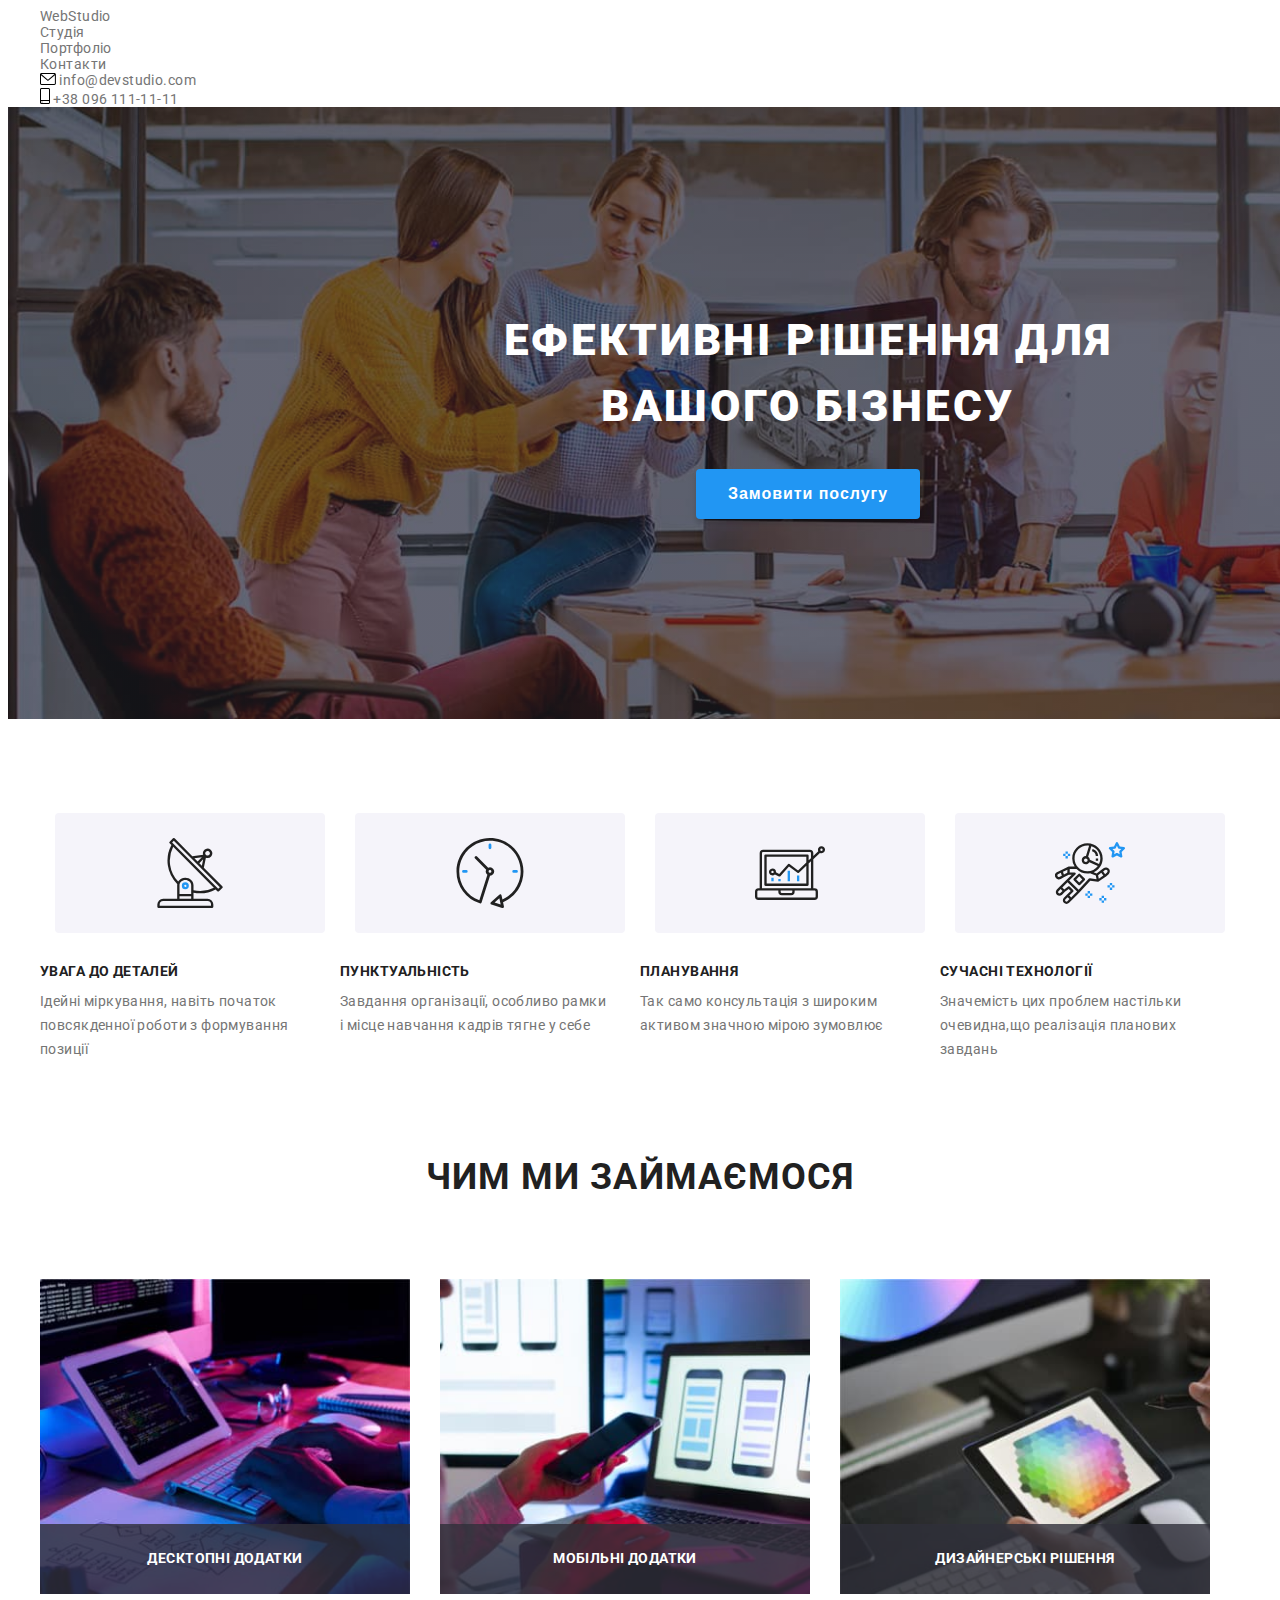
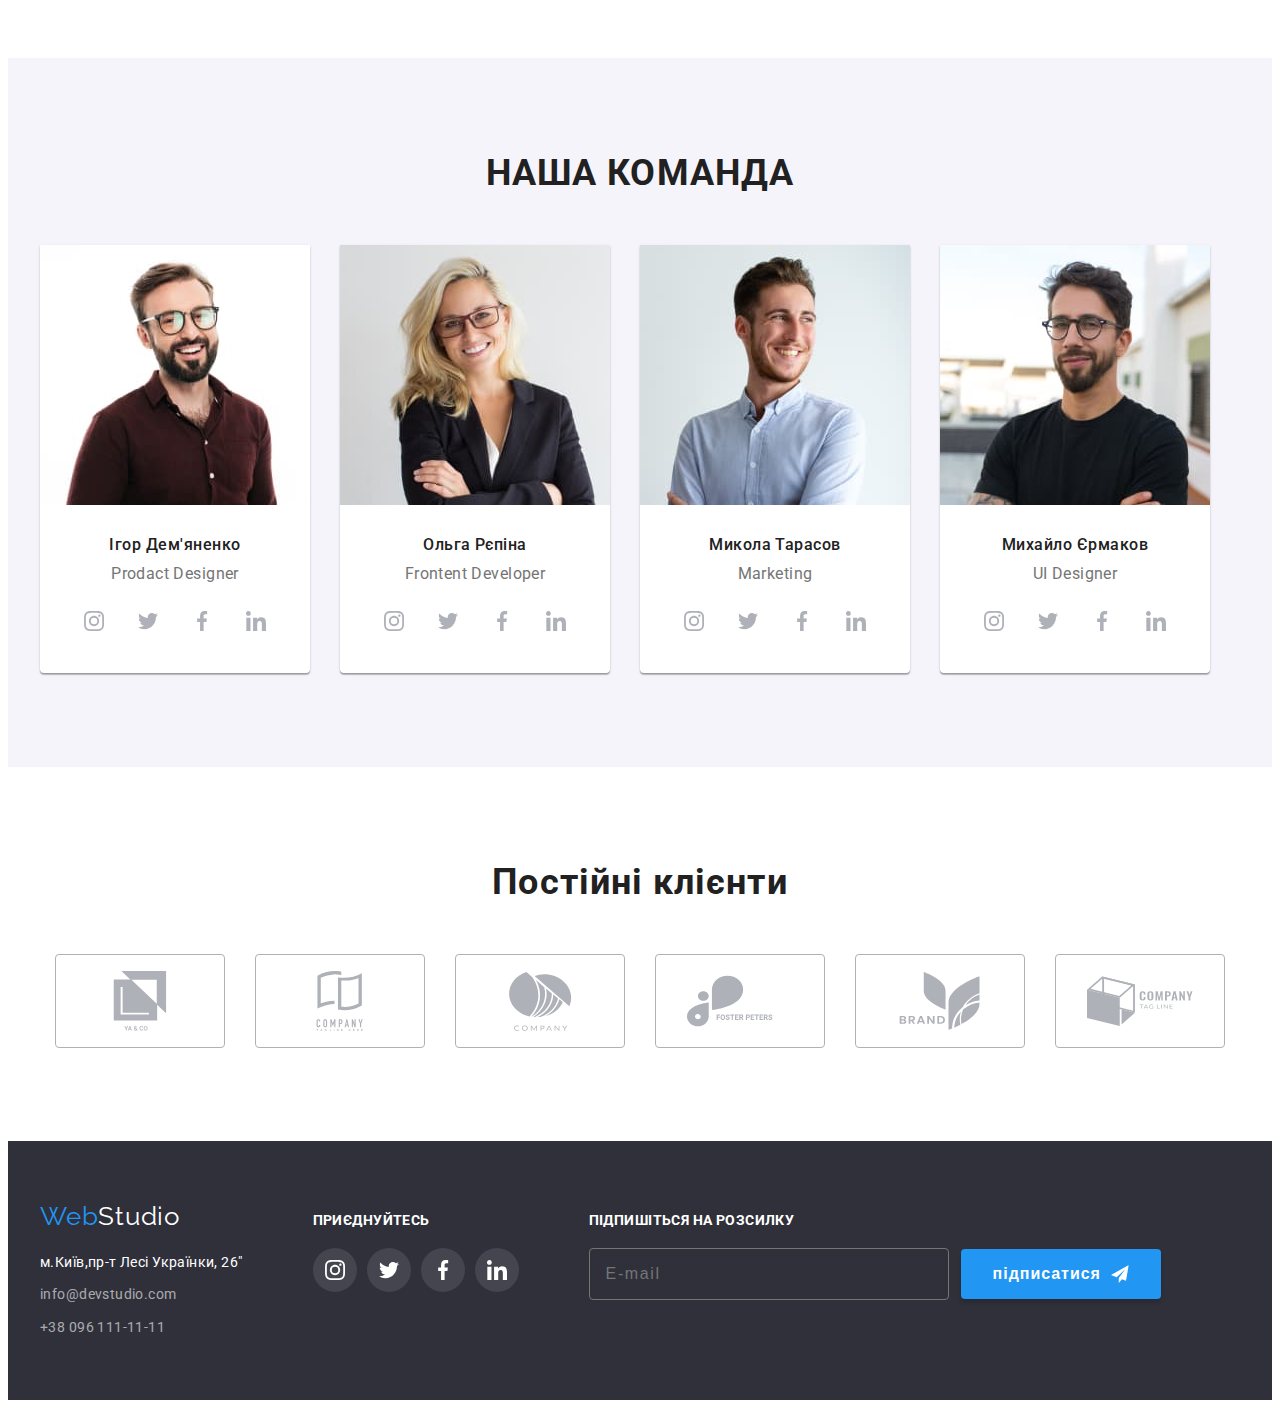
==== commit 369ee7c6: "2" ====
--- a/index.html
+++ b/index.html
@@ -11,15 +11,16 @@
   rel="stylesheet">
   <link rel="stylesheet" href="https://cdnjs.cloudflare.com/ajax/libs/modern-normalize/1.1.0/modern-normalize.min.css" integrity="sha512-wpPYUAdjBVSE4KJnH1VR1HeZfpl1ub8YT/NKx4PuQ5NmX2tKuGu6U/JRp5y+Y8XG2tV+wKQpNHVUX03MfMFn9Q==" crossorigin="anonymous" referrerpolicy="no-referrer" />
   <link rel="stylesheet" href="css/main.min.css">
-  <link rel="stylesheet" href="css/styles.css">
+  <link rel="stylesheet" href="css/main.min.css">
     
   </head>
   <body>
-    <header>
-      <div class="container start">
-      <nav class="site-nav">
+    <header class="header">
+      <div class="container header__main">
+        
+      <nav class="menu">
         <a class="logo" href="./index.html" rel="home">Web<span>Studio</span></a>
-        <ul class="menu">
+        <ul class="menu__list">
           <li class="menu__item">
             <a class="menu__page text" href="./index.html">Студія</a>
           </li>
--- a/css/main.min.css
+++ b/css/main.min.css
@@ -1 +1 @@
-body{background-color:#7fffd4}.title{color:teal}/*# sourceMappingURL=main.min.css.map */+:root{--primary-text-color:#757575;--title-text-color:#212121;--accent-color:#2196f3;--primary-bg-color:#fff;--btn-bg-color:#188CE8;--border-color: #eeeeee}body{font-family:"Roboto",sans-serif;color:var(--primary-text-color);font-size:14px;letter-spacing:.03em;background-color:var(--primary-bg-color)}ul{list-style:none;margin:0;padding:0}a{text-decoration:none;margin:0;padding:0;color:inherit}h1,h2,h3,h4,p{margin:0}img{display:block;max-width:100%;height:auto}.container{width:1200px;padding-left:15px;padding-right:15px;margin-left:auto;margin-right:auto}.section{padding-top:94px;padding-bottom:94px}.hero__bunner{text-align:center;margin-top:auto;padding-top:200px;padding-bottom:200px;width:1600px;height:100%;margin-left:auto;margin-right:auto;background-image:-webkit-gradient(linear, left top, left bottom, from(rgba(47, 48, 58, 0.4)), to(rgba(47, 48, 58, 0.4))),url(../images/mainfon.jpg);background-image:linear-gradient(rgba(47, 48, 58, 0.4), rgba(47, 48, 58, 0.4)),url(../images/mainfon.jpg);background-repeat:no-repeat;background-position:center;background-color:#2f303a;background-size:cover}.hero__title{color:var(--primary-bg-color);font-size:44px;font-weight:900;letter-spacing:.06em;line-height:1.5;margin-right:0px;margin-bottom:30px;width:696px;margin-left:auto;margin-right:auto}.hero__button{text-align:center;padding:10px 32px;background-color:var(--accent-color);color:var(--primary-bg-color);font-size:16px;font-weight:700;letter-spacing:.06em;line-height:1.9;border-radius:4px;border:0;cursor:pointer;-webkit-box-shadow:0px 4px 4px rgba(0,0,0,.15);box-shadow:0px 4px 4px rgba(0,0,0,.15);-webkit-transition-property:color,background-color;transition-property:color,background-color;-webkit-transition-duration:250ms;transition-duration:250ms;-webkit-transition-timing-function:cubic-bezier(0.4, 0, 0.2, 1);transition-timing-function:cubic-bezier(0.4, 0, 0.2, 1)}.hero__button:focus,.hero__button:hover{color:var(--primary-bg-color);background-color:var(--btn-bg-color)}.details__title{position:absolute;white-space:nowrap;width:1px;height:1px;overflow:hidden;border:0;padding:0;clip:rect(0 0 0 0);-webkit-clip-path:inset(50%);clip-path:inset(50%);margin:-1px}.details__main{display:-webkit-box;display:-ms-flexbox;display:flex;-webkit-box-pack:center;-ms-flex-pack:center;justify-content:center;-webkit-box-align:center;-ms-flex-align:center;align-items:center;gap:30px;margin-bottom:30px}.details__link{display:-webkit-box;display:-ms-flexbox;display:flex;-webkit-box-pack:center;-ms-flex-pack:center;justify-content:center;-webkit-box-align:center;-ms-flex-align:center;align-items:center;width:270px;height:120px;background-color:#f5f4fa;border-radius:4px}.skills{display:-webkit-box;display:-ms-flexbox;display:flex;-webkit-box-orient:horizontal;-webkit-box-direction:normal;-ms-flex-direction:row;flex-direction:row;margin-top:0;margin-bottom:0}.skills__title{color:var(--title-text-color);font-size:14px;font-weight:700;letter-spacing:.03em;line-height:1.2;padding-bottom:10px;margin-top:0;margin-bottom:0}.skills__group{width:270px}.skills__essence{font-weight:400;line-height:1.7}.skills__group:not(:last-child){margin-right:30px}.worklist{padding-top:0}.worklist__main-title{text-align:center;color:var(--title-text-color);font-size:36px;font-weight:700;letter-spacing:.03em;line-height:1.2;margin-top:0px;margin-bottom:50px}.worklist__block{display:-webkit-box;display:-ms-flexbox;display:flex;margin-top:0px;margin-bottom:0px;-webkit-padding-start:0px;padding-inline-start:0px}.worklist__applications{position:absolute;display:-webkit-box;display:-ms-flexbox;display:flex;-webkit-box-pack:center;-ms-flex-pack:center;justify-content:center;-webkit-box-align:center;-ms-flex-align:center;align-items:center;background-color:rgba(47,48,58,.8);width:370px;height:70px;bottom:0;right:0}.worklist__img{position:relative;bottom:-30px;position:relative}.worklist__img:not(:last-child){margin-right:30px}.worklist__title{color:var(--primary-bg-color);font-size:14px;font-weight:700;letter-spacing:.03em;line-height:1.2;text-align:center}.teams{background-color:#f5f4fa}.teams__title{text-align:center;color:var(--title-text-color);font-size:36px;font-weight:700;letter-spacing:.03em;line-height:1.2;margin-top:0px;margin-bottom:50px}.teams__group{display:-webkit-box;display:-ms-flexbox;display:flex}.teams__department{background-color:var(--primary-bg-color);-webkit-box-shadow:0px 1px 3px rgba(0,0,0,.12),0px 1px 1px rgba(0,0,0,.14),0px 2px 1px rgba(0,0,0,.2);box-shadow:0px 1px 3px rgba(0,0,0,.12),0px 1px 1px rgba(0,0,0,.14),0px 2px 1px rgba(0,0,0,.2);border-radius:0px 0px 4px 4px}.teams__department:not(:last-child){margin-right:30px}.team__picture{margin-bottom:30px}.team__name{color:var(--title-text-color);font-size:16px;font-weight:500;letter-spacing:.03em;line-height:1.2;margin-bottom:10px;text-align:center}.team__activity{font-size:16px;font-weight:400;line-height:1.2;text-align:center;margin-bottom:16px}.team__socials{display:-webkit-box;display:-ms-flexbox;display:flex;-webkit-box-pack:center;-ms-flex-pack:center;justify-content:center;-webkit-box-align:center;-ms-flex-align:center;align-items:center;gap:10px;margin-bottom:30px}.team__socials-link{display:-webkit-box;display:-ms-flexbox;display:flex;-webkit-box-pack:center;-ms-flex-pack:center;justify-content:center;-webkit-box-align:center;-ms-flex-align:center;align-items:center;width:44px;height:44px;background-color:var(--primary-bg-color);border-radius:50%;-webkit-transition-property:background-color;transition-property:background-color;-webkit-transition-duration:250ms;transition-duration:250ms;-webkit-transition-timing-function:cubic-bezier(0.4, 0, 0.2, 1);transition-timing-function:cubic-bezier(0.4, 0, 0.2, 1)}.team__socials-link:hover{background-color:var(--btn-bg-color)}.team__socials-link:hover .team__socials-icon{fill:var(--primary-bg-color)}.team__socials-link:focus{background-color:var(--btn-bg-color)}.team__socials-link:focus .team__socials-icon{fill:var(--primary-bg-color)}.team__socials-icon{fill:#afb1b8;-webkit-transition-property:fill;transition-property:fill;-webkit-transition-duration:250ms;transition-duration:250ms;-webkit-transition-timing-function:cubic-bezier(0.4, 0, 0.2, 1);transition-timing-function:cubic-bezier(0.4, 0, 0.2, 1)}.customer__title{text-align:center;color:var(--title-text-color);font-size:36px;font-weight:700;letter-spacing:.03em;line-height:1.2;margin-top:0px;margin-bottom:50px}.customer__our{display:-webkit-box;display:-ms-flexbox;display:flex;-webkit-box-pack:center;-ms-flex-pack:center;justify-content:center;-webkit-box-align:center;-ms-flex-align:center;align-items:center;gap:30px}.customer__box{display:-webkit-box;display:-ms-flexbox;display:flex;-webkit-box-pack:center;-ms-flex-pack:center;justify-content:center;-webkit-box-align:center;-ms-flex-align:center;align-items:center;width:170px;height:92px}.customer__link{display:-webkit-box;display:-ms-flexbox;display:flex;-webkit-box-pack:center;-ms-flex-pack:center;justify-content:center;-webkit-box-align:center;-ms-flex-align:center;align-items:center;width:100%;height:100%;background-color:var(--primary-bg-color);border:1px solid #afb1b8;border-radius:4px;outline:rgba(0,0,0,0);-webkit-transition-property:border-color,cursor;transition-property:border-color,cursor;-webkit-transition-duration:250ms;transition-duration:250ms;-webkit-transition-timing-function:cubic-bezier(0.4, 0, 0.2, 1);transition-timing-function:cubic-bezier(0.4, 0, 0.2, 1)}.customer__link:hover{border-color:var(--accent-color);cursor:pointer}.customer__link:hover .customer__icon{fill:var(--accent-color)}.customer__link:focus{border-color:var(--accent-color);cursor:pointer}.customer__link:focus .customer__icon{fill:var(--accent-color)}.customer__icon{fill:#afb1b8;-webkit-transition-property:fill;transition-property:fill;-webkit-transition-duration:250ms;transition-duration:250ms;-webkit-transition-timing-function:cubic-bezier(0.4, 0, 0.2, 1);transition-timing-function:cubic-bezier(0.4, 0, 0.2, 1)}.footer__page{background-color:#2f303a;padding-top:60px;padding-bottom:60px}.footer__bloc{display:-webkit-box;display:-ms-flexbox;display:flex;-webkit-box-align:baseline;-ms-flex-align:baseline;align-items:baseline;gap:70px}.footer__cont{letter-spacing:.03em;line-height:1.7;-webkit-transition-property:color;transition-property:color;-webkit-transition-duration:250ms;transition-duration:250ms;-webkit-transition-timing-function:cubic-bezier(0.4, 0, 0.2, 1);transition-timing-function:cubic-bezier(0.4, 0, 0.2, 1)}.footer__cont:hover{color:var(--accent-color)}.footer__logo-f{font-family:"Raleway",sans-serif;color:var(--accent-color);font-size:26px;letter-spacing:.03em;display:-webkit-inline-box;display:-ms-inline-flexbox;display:inline-flex;margin-bottom:20px}.footer__logo-f span{color:var(--primary-bg-color)}.footer__page .footer__map{color:var(--primary-bg-color);-webkit-padding-start:0px;padding-inline-start:0px;margin-top:20px}.footer__mail:hover,.footer__mail:focus{color:var(--accent-color)}.footer__tel:hover,.footer__tel:focus{color:var(--accent-color)}.footer__feedback:not(:last-child){margin-bottom:9px}.footer__mail{color:rgba(255,255,255,.6);-webkit-transition-property:color;transition-property:color;-webkit-transition-duration:250ms;transition-duration:250ms;-webkit-transition-timing-function:cubic-bezier(0.4, 0, 0.2, 1);transition-timing-function:cubic-bezier(0.4, 0, 0.2, 1)}.footer__tel{color:rgba(255,255,255,.6);margin-left:0px;-webkit-transition-property:color;transition-property:color;-webkit-transition-duration:250ms;transition-duration:250ms;-webkit-transition-timing-function:cubic-bezier(0.4, 0, 0.2, 1);transition-timing-function:cubic-bezier(0.4, 0, 0.2, 1)}.footer__title{text-align:left;color:var(--primary-bg-color);font-size:14px;font-weight:700;letter-spacing:.03em;line-height:1.2;margin-bottom:20px}.footer__icons{display:block;-webkit-box-pack:center;-ms-flex-pack:center;justify-content:center}.footer__links{display:-webkit-box;display:-ms-flexbox;display:flex;-webkit-box-pack:left;-ms-flex-pack:left;justify-content:left;-webkit-box-align:center;-ms-flex-align:center;align-items:center;gap:10px}.footer__link{display:-webkit-box;display:-ms-flexbox;display:flex;-webkit-box-pack:center;-ms-flex-pack:center;justify-content:center;-webkit-box-align:center;-ms-flex-align:center;align-items:center;width:44px;height:44px;background-color:rgba(255,255,255,.1);border-radius:50%;-webkit-transition-property:background-color;transition-property:background-color;-webkit-transition-duration:250ms;transition-duration:250ms;-webkit-transition-timing-function:cubic-bezier(0.4, 0, 0.2, 1);transition-timing-function:cubic-bezier(0.4, 0, 0.2, 1)}.footer__icon{fill:var(--primary-bg-color)}.footer__link:hover{background-color:var(--btn-bg-color)}.footer__link:focus{background-color:var(--btn-bg-color)}.mailing{display:-webkit-box;display:-ms-flexbox;display:flex;-webkit-box-pack:center;-ms-flex-pack:center;justify-content:center;-webkit-box-align:center;-ms-flex-align:center;align-items:center}.mailing__bloc-send{background-color:#2f303a;border:1px solid #757575;border-radius:4px;width:358px;height:50px;font-weight:400;font-size:16px;line-height:1.25;letter-spacing:.1em;padding:0;color:var(--gray-40-txt-cl)}.mailing__bloc-send>input:hover,.mailing__bloc-send>input:focus{border-color:#2196f3}::-webkit-input-placeholder{color:var(--primary-text-color);font-size:16px;padding-left:16px}::-moz-placeholder{color:var(--primary-text-color);font-size:16px;padding-left:16px}:-ms-input-placeholder{color:var(--primary-text-color);font-size:16px;padding-left:16px}::-ms-input-placeholder{color:var(--primary-text-color);font-size:16px;padding-left:16px}::placeholder{color:var(--primary-text-color);font-size:16px;padding-left:16px}.mailing__icon{fill:var(--primary-bg-color)}.mailing__button{display:-webkit-box;display:-ms-flexbox;display:flex;-webkit-box-pack:center;-ms-flex-pack:center;justify-content:center;-webkit-box-align:center;-ms-flex-align:center;align-items:center;gap:10px;width:200px;height:50px;margin-left:12px;text-align:center;padding:10px 32px;background-color:var(--accent-color);color:var(--primary-bg-color);font-size:16px;font-weight:700;letter-spacing:.06em;line-height:1.9;border-radius:4px;border:0;cursor:pointer;-webkit-box-shadow:0px 4px 4px rgba(0,0,0,.15);box-shadow:0px 4px 4px rgba(0,0,0,.15);-webkit-transition-property:color,background-color;transition-property:color,background-color;-webkit-transition-duration:250ms;transition-duration:250ms;-webkit-transition-timing-function:cubic-bezier(0.4, 0, 0.2, 1);transition-timing-function:cubic-bezier(0.4, 0, 0.2, 1)}.mailing__button:hover,.mailing__button:focus{background-color:var(--accent-color)}.menu__item .studia{color:var(--title-text-color)}.menu .portf{color:var(--accent-color)}.portf::after{content:"";display:block;width:100%;height:4px;background-color:var(--accent-color);position:absolute;bottom:0;opacity:1}.bt{display:-webkit-box;display:-ms-flexbox;display:flex;margin-bottom:50px;-webkit-box-pack:center;-ms-flex-pack:center;justify-content:center}.btns:not(:last-child){margin-right:8px}.btn-group{background-color:#f5f4fa;letter-spacing:.03em;font-size:16px;color:var(--title-text-color);line-height:26px;display:-webkit-box;display:-ms-flexbox;display:flex;text-align:center;border-radius:4px;padding:6px 22px;border:0px;cursor:pointer}.other{-webkit-transition-property:color,background-color,-webkit-filter;transition-property:color,background-color,-webkit-filter;transition-property:color,background-color,filter;transition-property:color,background-color,filter,-webkit-filter;-webkit-transition-duration:250ms;transition-duration:250ms;-webkit-transition-timing-function:cubic-bezier(0.4, 0, 0.2, 1);transition-timing-function:cubic-bezier(0.4, 0, 0.2, 1)}.other:focus,.other:hover{color:var(--primary-bg-color);background-color:var(--btn-bg-color);-webkit-filter:drop-shadow(0px 4px 4px rgba(0, 0, 0, 0.25));filter:drop-shadow(0px 4px 4px rgba(0, 0, 0, 0.25))}.all{display:inline-block;background-color:var(--accent-color);color:var(--primary-bg-color);min-width:73px;padding:6px 25px;-webkit-transition-property:color,background-color,-webkit-filter;transition-property:color,background-color,-webkit-filter;transition-property:color,background-color,filter;transition-property:color,background-color,filter,-webkit-filter;-webkit-transition-duration:250ms;transition-duration:250ms;-webkit-transition-timing-function:cubic-bezier(0.4, 0, 0.2, 1);transition-timing-function:cubic-bezier(0.4, 0, 0.2, 1)}.all:focus,.all:hover{color:var(--btn-bg-color);background-color:var(--primary-bg-color);-webkit-filter:drop-shadow(0px 4px 4px rgba(0, 0, 0, 0.25));filter:drop-shadow(0px 4px 4px rgba(0, 0, 0, 0.25))}.project{display:-webkit-box;display:-ms-flexbox;display:flex;-ms-flex-wrap:wrap;flex-wrap:wrap;gap:30px}.bloc{width:calc((100% - 60px)/3)}.main-foto:hover,.main-foto:focus{-webkit-box-shadow:0px 1px 1px rgba(0,0,0,.12),0px 4px 4px rgba(0,0,0,.06),1px 4px 6px rgba(0,0,0,.16);box-shadow:0px 1px 1px rgba(0,0,0,.12),0px 4px 4px rgba(0,0,0,.06),1px 4px 6px rgba(0,0,0,.16)}.main-foto{display:block;outline:rgba(0,0,0,0);-webkit-transition-property:-webkit-box-shadow;transition-property:-webkit-box-shadow;transition-property:box-shadow;transition-property:box-shadow, -webkit-box-shadow;-webkit-transition-duration:250ms;transition-duration:250ms;-webkit-transition-timing-function:cubic-bezier(0.4, 0, 0.2, 1);transition-timing-function:cubic-bezier(0.4, 0, 0.2, 1)}.blu-foto{position:relative;overflow:hidden}.signature{position:absolute;display:-webkit-box;display:-ms-flexbox;display:flex;background-color:rgba(33,150,243,.9);width:100%;height:100%;top:0;right:0;font-size:18px;line-height:1.56;letter-spacing:.03em;-webkit-box-pack:center;-ms-flex-pack:center;justify-content:center;-webkit-box-align:center;-ms-flex-align:center;align-items:center;padding-top:63px;padding-bottom:63px;padding-left:24px;padding-right:24px;color:var(--primary-bg-color);opacity:1;-webkit-transition:250ms;transition:250ms;-webkit-transform:translateY(100%);transform:translateY(100%)}.main-foto:hover .signature{opacity:1;-webkit-transform:translateY(0);transform:translateY(0)}.main-foto:focus .signature{opacity:1;-webkit-transform:translateY(0);transform:translateY(0)}.poster{border-bottom:1px solid var(--border-color);border-left:1px solid var(--border-color);border-right:1px solid var(--border-color);padding-left:23px;padding-top:20px;padding-bottom:19px}.project-name{letter-spacing:.06em;font-size:18px;color:var(--title-text-color);font-weight:700;line-height:1.9;margin-bottom:4px}.project-deal{font-size:16px;color:var(--primary-text-color);letter-spacing:.03em;line-height:30px}.backdrop{display:-webkit-box;display:-ms-flexbox;display:flex;-webkit-box-pack:center;-ms-flex-pack:center;justify-content:center;-webkit-box-align:center;-ms-flex-align:center;align-items:center;position:fixed;top:0;left:0;width:100%;height:100%;background-color:rgba(0,0,0,.2);visibility:visible}.is-hidden{opacity:0;visibility:hidden;pointer-events:none}.is-hidden .modal{-webkit-animation:none;animation:none}.modal{width:528px;background-color:var(--primary-bg-color);position:relative;border-radius:4px;-webkit-transition:-webkit-transform 250ms liniar;transition:-webkit-transform 250ms liniar;transition:transform 250ms liniar;transition:transform 250ms liniar, -webkit-transform 250ms liniar;padding:40px;-webkit-animation:zoom 750ms linear forwards;animation:zoom 750ms linear forwards}@-webkit-keyframes zoom{0%{-webkit-transform:scale(0.2);transform:scale(0.2)}50%{-webkit-transform:scale(1.2);transform:scale(1.2)}100%{-webkit-transform:scale(1);transform:scale(1)}}@keyframes zoom{0%{-webkit-transform:scale(0.2);transform:scale(0.2)}50%{-webkit-transform:scale(1.2);transform:scale(1.2)}100%{-webkit-transform:scale(1);transform:scale(1)}}.modal__title{font-weight:700;font-size:20px;line-height:1.15;text-align:center;letter-spacing:.03em;color:#212121;margin-bottom:12px;display:block}.modal__label{position:relative;display:-webkit-box;display:-ms-flexbox;display:flex;-webkit-box-orient:vertical;-webkit-box-direction:normal;-ms-flex-direction:column;flex-direction:column;gap:4px}.modal__label:not(:last-child){margin-bottom:10px}.modal__label>input,.modal__label>textarea{border:1px solid rgba(33,33,33,.2);border-radius:4px}.modal__label>input{padding:7px 0;padding-left:35px;padding-right:5px;width:448px;height:40px;outline:none;border:1px solid rgba(33,33,33,.2);border-radius:4px}.modal__label>input:hover,.modal__label>input:focus{border-color:var(--accent-color);outline:1px solid rgba(0,0,0,0)}.modal__comment{font-size:14px;line-height:1.7142857143;letter-spacing:.03em;color:var(--primary-text-color)}.modal__label>textarea{padding:12px 16px;outline:none;height:120px}.modal__label>textarea:hover{border-color:var(--accent-color);outline:1px solid rgba(0,0,0,0)}.modal__label>textarea:focus{border-color:var(--accent-color);outline:1px solid rgba(0,0,0,0)}.modal__label>textarea::-webkit-input-placeholder{color:rgba(117,117,117,.5);font-size:12px;letter-spacing:.01em}.modal__label>textarea::-moz-placeholder{color:rgba(117,117,117,.5);font-size:12px;letter-spacing:.01em}.modal__label>textarea:-ms-input-placeholder{color:rgba(117,117,117,.5);font-size:12px;letter-spacing:.01em}.modal__label>textarea::-ms-input-placeholder{color:rgba(117,117,117,.5);font-size:12px;letter-spacing:.01em}.modal__label>textarea::placeholder{color:rgba(117,117,117,.5);font-size:12px;letter-spacing:.01em}.modal__icon{position:absolute;bottom:11px;left:12px}.modal__label>input:hover~.modal__icon,.modal__label>input:focus~.modal__icon{fill:var(--accent-color)}.modal__button{width:30px;height:30px;display:-webkit-box;display:-ms-flexbox;display:flex;-webkit-box-pack:center;-ms-flex-pack:center;justify-content:center;-webkit-box-align:center;-ms-flex-align:center;align-items:center;background-color:var(--primary-bg-color);border:1px solid rgba(0,0,0,.1);border-radius:50%;position:absolute;top:8px;right:8px;color:#000;-webkit-transition:color 250ms linear;transition:color 250ms linear;cursor:pointer}.modal__button:hover{color:var(--btn-bg-color)}.modal__button:hover .modal-icon-close{fill:var(--btn-bg-color)}.modal__button:focus{color:var(--btn-bg-color)}.modal__button:focus .modal-icon-close{fill:var(--btn-bg-color)}.modal-label-checkbox{display:-webkit-box;display:-ms-flexbox;display:flex;-webkit-box-align:center;-ms-flex-align:center;align-items:center;-webkit-box-pack:center;-ms-flex-pack:center;justify-content:center;gap:6px;margin-top:20px}.modal-checkbox{position:absolute;width:1px;height:1px;margin:-1px;border:none;padding:o;overflow:hidden;clip:rect(0 0 0 0)}.checkbox-custom{height:16px;width:15px;border:2px solid #000;border-radius:4px;display:-webkit-box;display:-ms-flexbox;display:flex;-webkit-box-pack:center;-ms-flex-pack:center;justify-content:center;-webkit-box-align:center;-ms-flex-align:center;align-items:center;color:rgba(0,0,0,0)}.checkbox-icon{fill:currentColor;-webkit-transition:fill 250ms linear;transition:fill 250ms linear}.modal-checkbox:checked+.checkbox-custom{background-color:var(--accent-color);color:var(--primary-bg-color);border-color:rgba(0,0,0,0)}.modal-checkbox:checked+.checkbox-custom>.checkbox-icon{fill:var(--accent-color)}.button-send{margin-top:30px;display:-webkit-box;display:-ms-flexbox;display:flex;-webkit-box-pack:center;-ms-flex-pack:center;justify-content:center;-webkit-box-align:center;-ms-flex-align:center;align-items:center;margin-bottom:0}.modal-button-send{width:200px;height:50px;text-align:center;padding:10px 32px;background-color:var(--accent-color);color:var(--primary-bg-color);font-size:16px;font-weight:700;letter-spacing:.06em;line-height:1.9;border-radius:4px;border:0;cursor:pointer;-webkit-box-shadow:0px 4px 4px rgba(0,0,0,.15);box-shadow:0px 4px 4px rgba(0,0,0,.15);-webkit-transition-property:color,background-color;transition-property:color,background-color;-webkit-transition-duration:250ms;transition-duration:250ms;-webkit-transition-timing-function:cubic-bezier(0.4, 0, 0.2, 1);transition-timing-function:cubic-bezier(0.4, 0, 0.2, 1)}.modal-button-send:hover,.modal-button-send:focus{background-color:var(--accent-color)}.treaty{color:var(--accent-color);text-decoration:underline}/*# sourceMappingURL=main.min.css.map */--- a/css/main.min.css
+++ b/css/main.min.css
@@ -1 +1 @@
-body{background-color:#7fffd4}.title{color:teal}/*# sourceMappingURL=main.min.css.map */+:root{--primary-text-color:#757575;--title-text-color:#212121;--accent-color:#2196f3;--primary-bg-color:#fff;--btn-bg-color:#188CE8;--border-color: #eeeeee}body{font-family:"Roboto",sans-serif;color:var(--primary-text-color);font-size:14px;letter-spacing:.03em;background-color:var(--primary-bg-color)}ul{list-style:none;margin:0;padding:0}a{text-decoration:none;margin:0;padding:0;color:inherit}h1,h2,h3,h4,p{margin:0}img{display:block;max-width:100%;height:auto}.container{width:1200px;padding-left:15px;padding-right:15px;margin-left:auto;margin-right:auto}.section{padding-top:94px;padding-bottom:94px}.hero__bunner{text-align:center;margin-top:auto;padding-top:200px;padding-bottom:200px;width:1600px;height:100%;margin-left:auto;margin-right:auto;background-image:-webkit-gradient(linear, left top, left bottom, from(rgba(47, 48, 58, 0.4)), to(rgba(47, 48, 58, 0.4))),url(../images/mainfon.jpg);background-image:linear-gradient(rgba(47, 48, 58, 0.4), rgba(47, 48, 58, 0.4)),url(../images/mainfon.jpg);background-repeat:no-repeat;background-position:center;background-color:#2f303a;background-size:cover}.hero__title{color:var(--primary-bg-color);font-size:44px;font-weight:900;letter-spacing:.06em;line-height:1.5;margin-right:0px;margin-bottom:30px;width:696px;margin-left:auto;margin-right:auto}.hero__button{text-align:center;padding:10px 32px;background-color:var(--accent-color);color:var(--primary-bg-color);font-size:16px;font-weight:700;letter-spacing:.06em;line-height:1.9;border-radius:4px;border:0;cursor:pointer;-webkit-box-shadow:0px 4px 4px rgba(0,0,0,.15);box-shadow:0px 4px 4px rgba(0,0,0,.15);-webkit-transition-property:color,background-color;transition-property:color,background-color;-webkit-transition-duration:250ms;transition-duration:250ms;-webkit-transition-timing-function:cubic-bezier(0.4, 0, 0.2, 1);transition-timing-function:cubic-bezier(0.4, 0, 0.2, 1)}.hero__button:focus,.hero__button:hover{color:var(--primary-bg-color);background-color:var(--btn-bg-color)}.details__title{position:absolute;white-space:nowrap;width:1px;height:1px;overflow:hidden;border:0;padding:0;clip:rect(0 0 0 0);-webkit-clip-path:inset(50%);clip-path:inset(50%);margin:-1px}.details__main{display:-webkit-box;display:-ms-flexbox;display:flex;-webkit-box-pack:center;-ms-flex-pack:center;justify-content:center;-webkit-box-align:center;-ms-flex-align:center;align-items:center;gap:30px;margin-bottom:30px}.details__link{display:-webkit-box;display:-ms-flexbox;display:flex;-webkit-box-pack:center;-ms-flex-pack:center;justify-content:center;-webkit-box-align:center;-ms-flex-align:center;align-items:center;width:270px;height:120px;background-color:#f5f4fa;border-radius:4px}.skills{display:-webkit-box;display:-ms-flexbox;display:flex;-webkit-box-orient:horizontal;-webkit-box-direction:normal;-ms-flex-direction:row;flex-direction:row;margin-top:0;margin-bottom:0}.skills__title{color:var(--title-text-color);font-size:14px;font-weight:700;letter-spacing:.03em;line-height:1.2;padding-bottom:10px;margin-top:0;margin-bottom:0}.skills__group{width:270px}.skills__essence{font-weight:400;line-height:1.7}.skills__group:not(:last-child){margin-right:30px}.worklist{padding-top:0}.worklist__main-title{text-align:center;color:var(--title-text-color);font-size:36px;font-weight:700;letter-spacing:.03em;line-height:1.2;margin-top:0px;margin-bottom:50px}.worklist__block{display:-webkit-box;display:-ms-flexbox;display:flex;margin-top:0px;margin-bottom:0px;-webkit-padding-start:0px;padding-inline-start:0px}.worklist__applications{position:absolute;display:-webkit-box;display:-ms-flexbox;display:flex;-webkit-box-pack:center;-ms-flex-pack:center;justify-content:center;-webkit-box-align:center;-ms-flex-align:center;align-items:center;background-color:rgba(47,48,58,.8);width:370px;height:70px;bottom:0;right:0}.worklist__img{position:relative;bottom:-30px;position:relative}.worklist__img:not(:last-child){margin-right:30px}.worklist__title{color:var(--primary-bg-color);font-size:14px;font-weight:700;letter-spacing:.03em;line-height:1.2;text-align:center}.teams{background-color:#f5f4fa}.teams__title{text-align:center;color:var(--title-text-color);font-size:36px;font-weight:700;letter-spacing:.03em;line-height:1.2;margin-top:0px;margin-bottom:50px}.teams__group{display:-webkit-box;display:-ms-flexbox;display:flex}.teams__department{background-color:var(--primary-bg-color);-webkit-box-shadow:0px 1px 3px rgba(0,0,0,.12),0px 1px 1px rgba(0,0,0,.14),0px 2px 1px rgba(0,0,0,.2);box-shadow:0px 1px 3px rgba(0,0,0,.12),0px 1px 1px rgba(0,0,0,.14),0px 2px 1px rgba(0,0,0,.2);border-radius:0px 0px 4px 4px}.teams__department:not(:last-child){margin-right:30px}.team__picture{margin-bottom:30px}.team__name{color:var(--title-text-color);font-size:16px;font-weight:500;letter-spacing:.03em;line-height:1.2;margin-bottom:10px;text-align:center}.team__activity{font-size:16px;font-weight:400;line-height:1.2;text-align:center;margin-bottom:16px}.team__socials{display:-webkit-box;display:-ms-flexbox;display:flex;-webkit-box-pack:center;-ms-flex-pack:center;justify-content:center;-webkit-box-align:center;-ms-flex-align:center;align-items:center;gap:10px;margin-bottom:30px}.team__socials-link{display:-webkit-box;display:-ms-flexbox;display:flex;-webkit-box-pack:center;-ms-flex-pack:center;justify-content:center;-webkit-box-align:center;-ms-flex-align:center;align-items:center;width:44px;height:44px;background-color:var(--primary-bg-color);border-radius:50%;-webkit-transition-property:background-color;transition-property:background-color;-webkit-transition-duration:250ms;transition-duration:250ms;-webkit-transition-timing-function:cubic-bezier(0.4, 0, 0.2, 1);transition-timing-function:cubic-bezier(0.4, 0, 0.2, 1)}.team__socials-link:hover{background-color:var(--btn-bg-color)}.team__socials-link:hover .team__socials-icon{fill:var(--primary-bg-color)}.team__socials-link:focus{background-color:var(--btn-bg-color)}.team__socials-link:focus .team__socials-icon{fill:var(--primary-bg-color)}.team__socials-icon{fill:#afb1b8;-webkit-transition-property:fill;transition-property:fill;-webkit-transition-duration:250ms;transition-duration:250ms;-webkit-transition-timing-function:cubic-bezier(0.4, 0, 0.2, 1);transition-timing-function:cubic-bezier(0.4, 0, 0.2, 1)}.customer__title{text-align:center;color:var(--title-text-color);font-size:36px;font-weight:700;letter-spacing:.03em;line-height:1.2;margin-top:0px;margin-bottom:50px}.customer__our{display:-webkit-box;display:-ms-flexbox;display:flex;-webkit-box-pack:center;-ms-flex-pack:center;justify-content:center;-webkit-box-align:center;-ms-flex-align:center;align-items:center;gap:30px}.customer__box{display:-webkit-box;display:-ms-flexbox;display:flex;-webkit-box-pack:center;-ms-flex-pack:center;justify-content:center;-webkit-box-align:center;-ms-flex-align:center;align-items:center;width:170px;height:92px}.customer__link{display:-webkit-box;display:-ms-flexbox;display:flex;-webkit-box-pack:center;-ms-flex-pack:center;justify-content:center;-webkit-box-align:center;-ms-flex-align:center;align-items:center;width:100%;height:100%;background-color:var(--primary-bg-color);border:1px solid #afb1b8;border-radius:4px;outline:rgba(0,0,0,0);-webkit-transition-property:border-color,cursor;transition-property:border-color,cursor;-webkit-transition-duration:250ms;transition-duration:250ms;-webkit-transition-timing-function:cubic-bezier(0.4, 0, 0.2, 1);transition-timing-function:cubic-bezier(0.4, 0, 0.2, 1)}.customer__link:hover{border-color:var(--accent-color);cursor:pointer}.customer__link:hover .customer__icon{fill:var(--accent-color)}.customer__link:focus{border-color:var(--accent-color);cursor:pointer}.customer__link:focus .customer__icon{fill:var(--accent-color)}.customer__icon{fill:#afb1b8;-webkit-transition-property:fill;transition-property:fill;-webkit-transition-duration:250ms;transition-duration:250ms;-webkit-transition-timing-function:cubic-bezier(0.4, 0, 0.2, 1);transition-timing-function:cubic-bezier(0.4, 0, 0.2, 1)}.footer__page{background-color:#2f303a;padding-top:60px;padding-bottom:60px}.footer__bloc{display:-webkit-box;display:-ms-flexbox;display:flex;-webkit-box-align:baseline;-ms-flex-align:baseline;align-items:baseline;gap:70px}.footer__cont{letter-spacing:.03em;line-height:1.7;-webkit-transition-property:color;transition-property:color;-webkit-transition-duration:250ms;transition-duration:250ms;-webkit-transition-timing-function:cubic-bezier(0.4, 0, 0.2, 1);transition-timing-function:cubic-bezier(0.4, 0, 0.2, 1)}.footer__cont:hover{color:var(--accent-color)}.footer__logo-f{font-family:"Raleway",sans-serif;color:var(--accent-color);font-size:26px;letter-spacing:.03em;display:-webkit-inline-box;display:-ms-inline-flexbox;display:inline-flex;margin-bottom:20px}.footer__logo-f span{color:var(--primary-bg-color)}.footer__page .footer__map{color:var(--primary-bg-color);-webkit-padding-start:0px;padding-inline-start:0px;margin-top:20px}.footer__mail:hover,.footer__mail:focus{color:var(--accent-color)}.footer__tel:hover,.footer__tel:focus{color:var(--accent-color)}.footer__feedback:not(:last-child){margin-bottom:9px}.footer__mail{color:rgba(255,255,255,.6);-webkit-transition-property:color;transition-property:color;-webkit-transition-duration:250ms;transition-duration:250ms;-webkit-transition-timing-function:cubic-bezier(0.4, 0, 0.2, 1);transition-timing-function:cubic-bezier(0.4, 0, 0.2, 1)}.footer__tel{color:rgba(255,255,255,.6);margin-left:0px;-webkit-transition-property:color;transition-property:color;-webkit-transition-duration:250ms;transition-duration:250ms;-webkit-transition-timing-function:cubic-bezier(0.4, 0, 0.2, 1);transition-timing-function:cubic-bezier(0.4, 0, 0.2, 1)}.footer__title{text-align:left;color:var(--primary-bg-color);font-size:14px;font-weight:700;letter-spacing:.03em;line-height:1.2;margin-bottom:20px}.footer__icons{display:block;-webkit-box-pack:center;-ms-flex-pack:center;justify-content:center}.footer__links{display:-webkit-box;display:-ms-flexbox;display:flex;-webkit-box-pack:left;-ms-flex-pack:left;justify-content:left;-webkit-box-align:center;-ms-flex-align:center;align-items:center;gap:10px}.footer__link{display:-webkit-box;display:-ms-flexbox;display:flex;-webkit-box-pack:center;-ms-flex-pack:center;justify-content:center;-webkit-box-align:center;-ms-flex-align:center;align-items:center;width:44px;height:44px;background-color:rgba(255,255,255,.1);border-radius:50%;-webkit-transition-property:background-color;transition-property:background-color;-webkit-transition-duration:250ms;transition-duration:250ms;-webkit-transition-timing-function:cubic-bezier(0.4, 0, 0.2, 1);transition-timing-function:cubic-bezier(0.4, 0, 0.2, 1)}.footer__icon{fill:var(--primary-bg-color)}.footer__link:hover{background-color:var(--btn-bg-color)}.footer__link:focus{background-color:var(--btn-bg-color)}.mailing{display:-webkit-box;display:-ms-flexbox;display:flex;-webkit-box-pack:center;-ms-flex-pack:center;justify-content:center;-webkit-box-align:center;-ms-flex-align:center;align-items:center}.mailing__bloc-send{background-color:#2f303a;border:1px solid #757575;border-radius:4px;width:358px;height:50px;font-weight:400;font-size:16px;line-height:1.25;letter-spacing:.1em;padding:0;color:var(--gray-40-txt-cl)}.mailing__bloc-send>input:hover,.mailing__bloc-send>input:focus{border-color:#2196f3}::-webkit-input-placeholder{color:var(--primary-text-color);font-size:16px;padding-left:16px}::-moz-placeholder{color:var(--primary-text-color);font-size:16px;padding-left:16px}:-ms-input-placeholder{color:var(--primary-text-color);font-size:16px;padding-left:16px}::-ms-input-placeholder{color:var(--primary-text-color);font-size:16px;padding-left:16px}::placeholder{color:var(--primary-text-color);font-size:16px;padding-left:16px}.mailing__icon{fill:var(--primary-bg-color)}.mailing__button{display:-webkit-box;display:-ms-flexbox;display:flex;-webkit-box-pack:center;-ms-flex-pack:center;justify-content:center;-webkit-box-align:center;-ms-flex-align:center;align-items:center;gap:10px;width:200px;height:50px;margin-left:12px;text-align:center;padding:10px 32px;background-color:var(--accent-color);color:var(--primary-bg-color);font-size:16px;font-weight:700;letter-spacing:.06em;line-height:1.9;border-radius:4px;border:0;cursor:pointer;-webkit-box-shadow:0px 4px 4px rgba(0,0,0,.15);box-shadow:0px 4px 4px rgba(0,0,0,.15);-webkit-transition-property:color,background-color;transition-property:color,background-color;-webkit-transition-duration:250ms;transition-duration:250ms;-webkit-transition-timing-function:cubic-bezier(0.4, 0, 0.2, 1);transition-timing-function:cubic-bezier(0.4, 0, 0.2, 1)}.mailing__button:hover,.mailing__button:focus{background-color:var(--accent-color)}.menu__item .studia{color:var(--title-text-color)}.menu .portf{color:var(--accent-color)}.portf::after{content:"";display:block;width:100%;height:4px;background-color:var(--accent-color);position:absolute;bottom:0;opacity:1}.bt{display:-webkit-box;display:-ms-flexbox;display:flex;margin-bottom:50px;-webkit-box-pack:center;-ms-flex-pack:center;justify-content:center}.btns:not(:last-child){margin-right:8px}.btn-group{background-color:#f5f4fa;letter-spacing:.03em;font-size:16px;color:var(--title-text-color);line-height:26px;display:-webkit-box;display:-ms-flexbox;display:flex;text-align:center;border-radius:4px;padding:6px 22px;border:0px;cursor:pointer}.other{-webkit-transition-property:color,background-color,-webkit-filter;transition-property:color,background-color,-webkit-filter;transition-property:color,background-color,filter;transition-property:color,background-color,filter,-webkit-filter;-webkit-transition-duration:250ms;transition-duration:250ms;-webkit-transition-timing-function:cubic-bezier(0.4, 0, 0.2, 1);transition-timing-function:cubic-bezier(0.4, 0, 0.2, 1)}.other:focus,.other:hover{color:var(--primary-bg-color);background-color:var(--btn-bg-color);-webkit-filter:drop-shadow(0px 4px 4px rgba(0, 0, 0, 0.25));filter:drop-shadow(0px 4px 4px rgba(0, 0, 0, 0.25))}.all{display:inline-block;background-color:var(--accent-color);color:var(--primary-bg-color);min-width:73px;padding:6px 25px;-webkit-transition-property:color,background-color,-webkit-filter;transition-property:color,background-color,-webkit-filter;transition-property:color,background-color,filter;transition-property:color,background-color,filter,-webkit-filter;-webkit-transition-duration:250ms;transition-duration:250ms;-webkit-transition-timing-function:cubic-bezier(0.4, 0, 0.2, 1);transition-timing-function:cubic-bezier(0.4, 0, 0.2, 1)}.all:focus,.all:hover{color:var(--btn-bg-color);background-color:var(--primary-bg-color);-webkit-filter:drop-shadow(0px 4px 4px rgba(0, 0, 0, 0.25));filter:drop-shadow(0px 4px 4px rgba(0, 0, 0, 0.25))}.project{display:-webkit-box;display:-ms-flexbox;display:flex;-ms-flex-wrap:wrap;flex-wrap:wrap;gap:30px}.bloc{width:calc((100% - 60px)/3)}.main-foto:hover,.main-foto:focus{-webkit-box-shadow:0px 1px 1px rgba(0,0,0,.12),0px 4px 4px rgba(0,0,0,.06),1px 4px 6px rgba(0,0,0,.16);box-shadow:0px 1px 1px rgba(0,0,0,.12),0px 4px 4px rgba(0,0,0,.06),1px 4px 6px rgba(0,0,0,.16)}.main-foto{display:block;outline:rgba(0,0,0,0);-webkit-transition-property:-webkit-box-shadow;transition-property:-webkit-box-shadow;transition-property:box-shadow;transition-property:box-shadow, -webkit-box-shadow;-webkit-transition-duration:250ms;transition-duration:250ms;-webkit-transition-timing-function:cubic-bezier(0.4, 0, 0.2, 1);transition-timing-function:cubic-bezier(0.4, 0, 0.2, 1)}.blu-foto{position:relative;overflow:hidden}.signature{position:absolute;display:-webkit-box;display:-ms-flexbox;display:flex;background-color:rgba(33,150,243,.9);width:100%;height:100%;top:0;right:0;font-size:18px;line-height:1.56;letter-spacing:.03em;-webkit-box-pack:center;-ms-flex-pack:center;justify-content:center;-webkit-box-align:center;-ms-flex-align:center;align-items:center;padding-top:63px;padding-bottom:63px;padding-left:24px;padding-right:24px;color:var(--primary-bg-color);opacity:1;-webkit-transition:250ms;transition:250ms;-webkit-transform:translateY(100%);transform:translateY(100%)}.main-foto:hover .signature{opacity:1;-webkit-transform:translateY(0);transform:translateY(0)}.main-foto:focus .signature{opacity:1;-webkit-transform:translateY(0);transform:translateY(0)}.poster{border-bottom:1px solid var(--border-color);border-left:1px solid var(--border-color);border-right:1px solid var(--border-color);padding-left:23px;padding-top:20px;padding-bottom:19px}.project-name{letter-spacing:.06em;font-size:18px;color:var(--title-text-color);font-weight:700;line-height:1.9;margin-bottom:4px}.project-deal{font-size:16px;color:var(--primary-text-color);letter-spacing:.03em;line-height:30px}.backdrop{display:-webkit-box;display:-ms-flexbox;display:flex;-webkit-box-pack:center;-ms-flex-pack:center;justify-content:center;-webkit-box-align:center;-ms-flex-align:center;align-items:center;position:fixed;top:0;left:0;width:100%;height:100%;background-color:rgba(0,0,0,.2);visibility:visible}.is-hidden{opacity:0;visibility:hidden;pointer-events:none}.is-hidden .modal{-webkit-animation:none;animation:none}.modal{width:528px;background-color:var(--primary-bg-color);position:relative;border-radius:4px;-webkit-transition:-webkit-transform 250ms liniar;transition:-webkit-transform 250ms liniar;transition:transform 250ms liniar;transition:transform 250ms liniar, -webkit-transform 250ms liniar;padding:40px;-webkit-animation:zoom 750ms linear forwards;animation:zoom 750ms linear forwards}@-webkit-keyframes zoom{0%{-webkit-transform:scale(0.2);transform:scale(0.2)}50%{-webkit-transform:scale(1.2);transform:scale(1.2)}100%{-webkit-transform:scale(1);transform:scale(1)}}@keyframes zoom{0%{-webkit-transform:scale(0.2);transform:scale(0.2)}50%{-webkit-transform:scale(1.2);transform:scale(1.2)}100%{-webkit-transform:scale(1);transform:scale(1)}}.modal__title{font-weight:700;font-size:20px;line-height:1.15;text-align:center;letter-spacing:.03em;color:#212121;margin-bottom:12px;display:block}.modal__label{position:relative;display:-webkit-box;display:-ms-flexbox;display:flex;-webkit-box-orient:vertical;-webkit-box-direction:normal;-ms-flex-direction:column;flex-direction:column;gap:4px}.modal__label:not(:last-child){margin-bottom:10px}.modal__label>input,.modal__label>textarea{border:1px solid rgba(33,33,33,.2);border-radius:4px}.modal__label>input{padding:7px 0;padding-left:35px;padding-right:5px;width:448px;height:40px;outline:none;border:1px solid rgba(33,33,33,.2);border-radius:4px}.modal__label>input:hover,.modal__label>input:focus{border-color:var(--accent-color);outline:1px solid rgba(0,0,0,0)}.modal__comment{font-size:14px;line-height:1.7142857143;letter-spacing:.03em;color:var(--primary-text-color)}.modal__label>textarea{padding:12px 16px;outline:none;height:120px}.modal__label>textarea:hover{border-color:var(--accent-color);outline:1px solid rgba(0,0,0,0)}.modal__label>textarea:focus{border-color:var(--accent-color);outline:1px solid rgba(0,0,0,0)}.modal__label>textarea::-webkit-input-placeholder{color:rgba(117,117,117,.5);font-size:12px;letter-spacing:.01em}.modal__label>textarea::-moz-placeholder{color:rgba(117,117,117,.5);font-size:12px;letter-spacing:.01em}.modal__label>textarea:-ms-input-placeholder{color:rgba(117,117,117,.5);font-size:12px;letter-spacing:.01em}.modal__label>textarea::-ms-input-placeholder{color:rgba(117,117,117,.5);font-size:12px;letter-spacing:.01em}.modal__label>textarea::placeholder{color:rgba(117,117,117,.5);font-size:12px;letter-spacing:.01em}.modal__icon{position:absolute;bottom:11px;left:12px}.modal__label>input:hover~.modal__icon,.modal__label>input:focus~.modal__icon{fill:var(--accent-color)}.modal__button{width:30px;height:30px;display:-webkit-box;display:-ms-flexbox;display:flex;-webkit-box-pack:center;-ms-flex-pack:center;justify-content:center;-webkit-box-align:center;-ms-flex-align:center;align-items:center;background-color:var(--primary-bg-color);border:1px solid rgba(0,0,0,.1);border-radius:50%;position:absolute;top:8px;right:8px;color:#000;-webkit-transition:color 250ms linear;transition:color 250ms linear;cursor:pointer}.modal__button:hover{color:var(--btn-bg-color)}.modal__button:hover .modal-icon-close{fill:var(--btn-bg-color)}.modal__button:focus{color:var(--btn-bg-color)}.modal__button:focus .modal-icon-close{fill:var(--btn-bg-color)}.modal-label-checkbox{display:-webkit-box;display:-ms-flexbox;display:flex;-webkit-box-align:center;-ms-flex-align:center;align-items:center;-webkit-box-pack:center;-ms-flex-pack:center;justify-content:center;gap:6px;margin-top:20px}.modal-checkbox{position:absolute;width:1px;height:1px;margin:-1px;border:none;padding:o;overflow:hidden;clip:rect(0 0 0 0)}.checkbox-custom{height:16px;width:15px;border:2px solid #000;border-radius:4px;display:-webkit-box;display:-ms-flexbox;display:flex;-webkit-box-pack:center;-ms-flex-pack:center;justify-content:center;-webkit-box-align:center;-ms-flex-align:center;align-items:center;color:rgba(0,0,0,0)}.checkbox-icon{fill:currentColor;-webkit-transition:fill 250ms linear;transition:fill 250ms linear}.modal-checkbox:checked+.checkbox-custom{background-color:var(--accent-color);color:var(--primary-bg-color);border-color:rgba(0,0,0,0)}.modal-checkbox:checked+.checkbox-custom>.checkbox-icon{fill:var(--accent-color)}.button-send{margin-top:30px;display:-webkit-box;display:-ms-flexbox;display:flex;-webkit-box-pack:center;-ms-flex-pack:center;justify-content:center;-webkit-box-align:center;-ms-flex-align:center;align-items:center;margin-bottom:0}.modal-button-send{width:200px;height:50px;text-align:center;padding:10px 32px;background-color:var(--accent-color);color:var(--primary-bg-color);font-size:16px;font-weight:700;letter-spacing:.06em;line-height:1.9;border-radius:4px;border:0;cursor:pointer;-webkit-box-shadow:0px 4px 4px rgba(0,0,0,.15);box-shadow:0px 4px 4px rgba(0,0,0,.15);-webkit-transition-property:color,background-color;transition-property:color,background-color;-webkit-transition-duration:250ms;transition-duration:250ms;-webkit-transition-timing-function:cubic-bezier(0.4, 0, 0.2, 1);transition-timing-function:cubic-bezier(0.4, 0, 0.2, 1)}.modal-button-send:hover,.modal-button-send:focus{background-color:var(--accent-color)}.treaty{color:var(--accent-color);text-decoration:underline}/*# sourceMappingURL=main.min.css.map */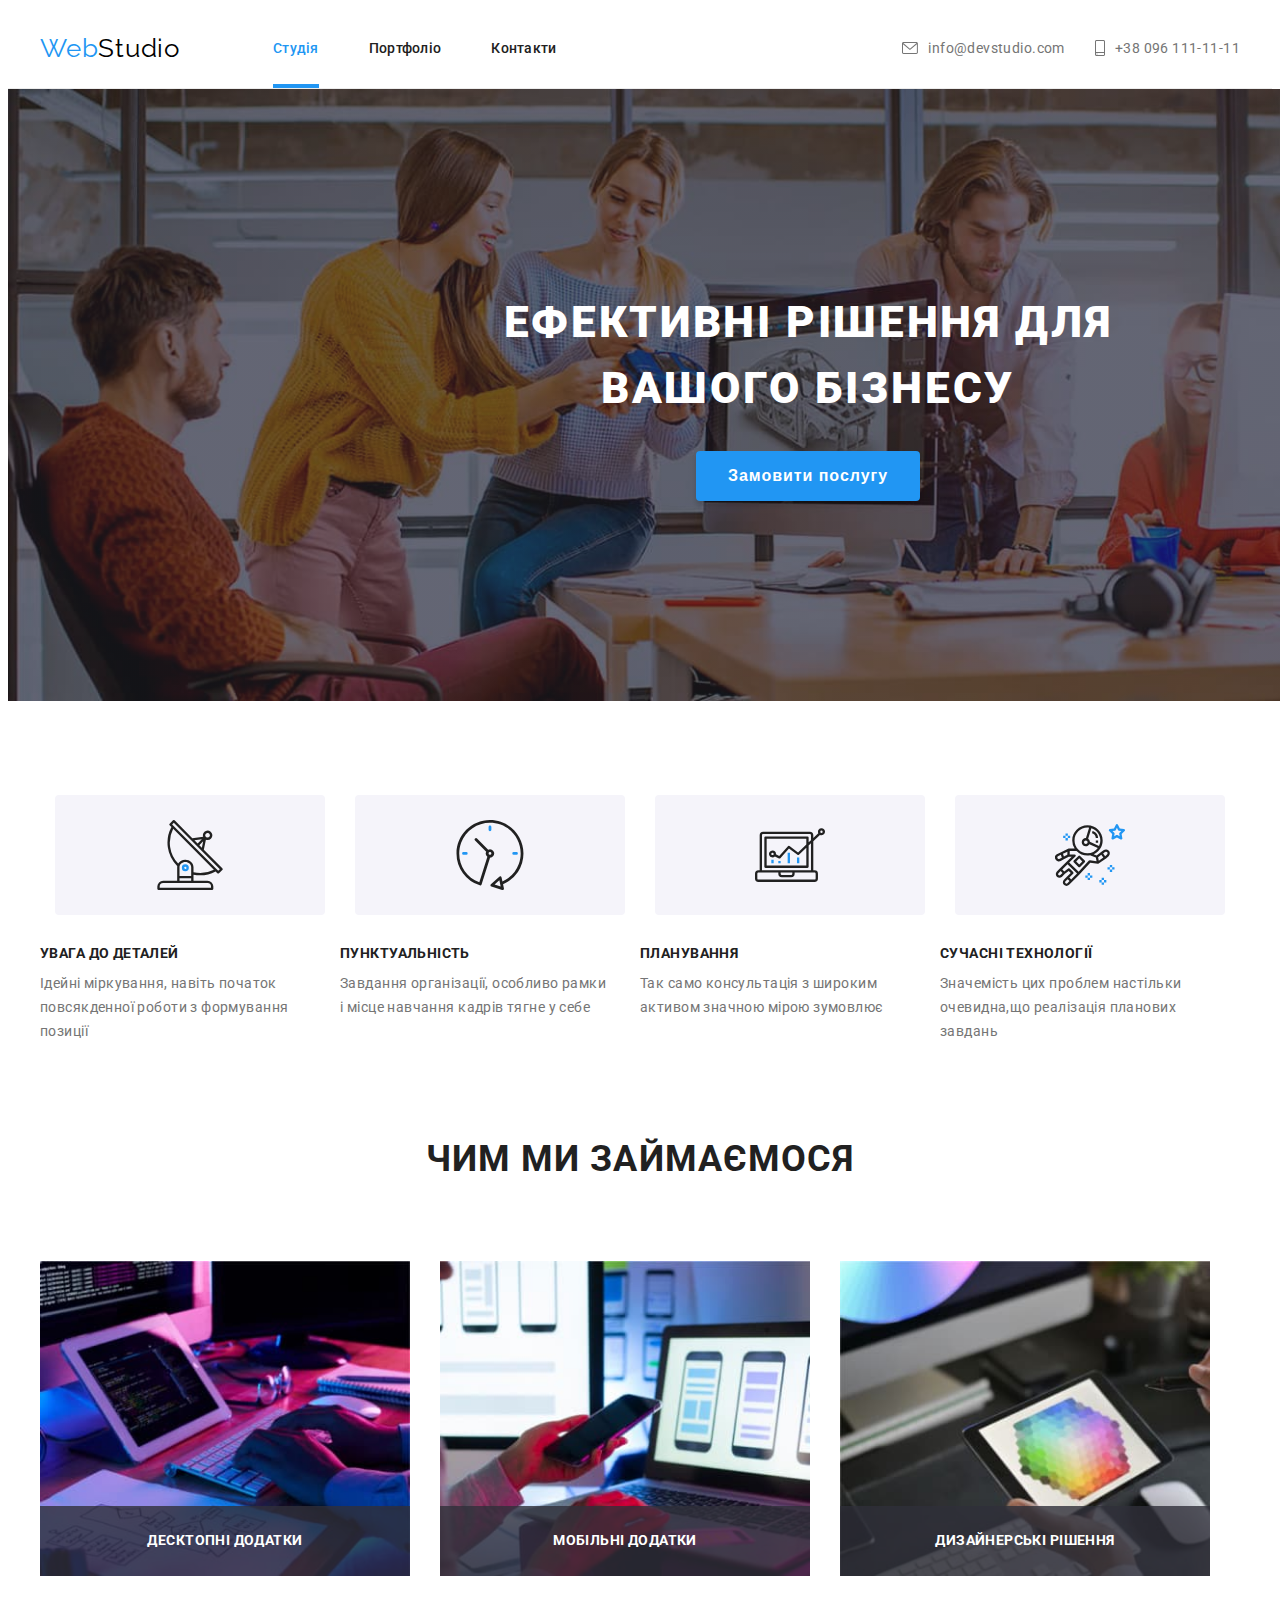
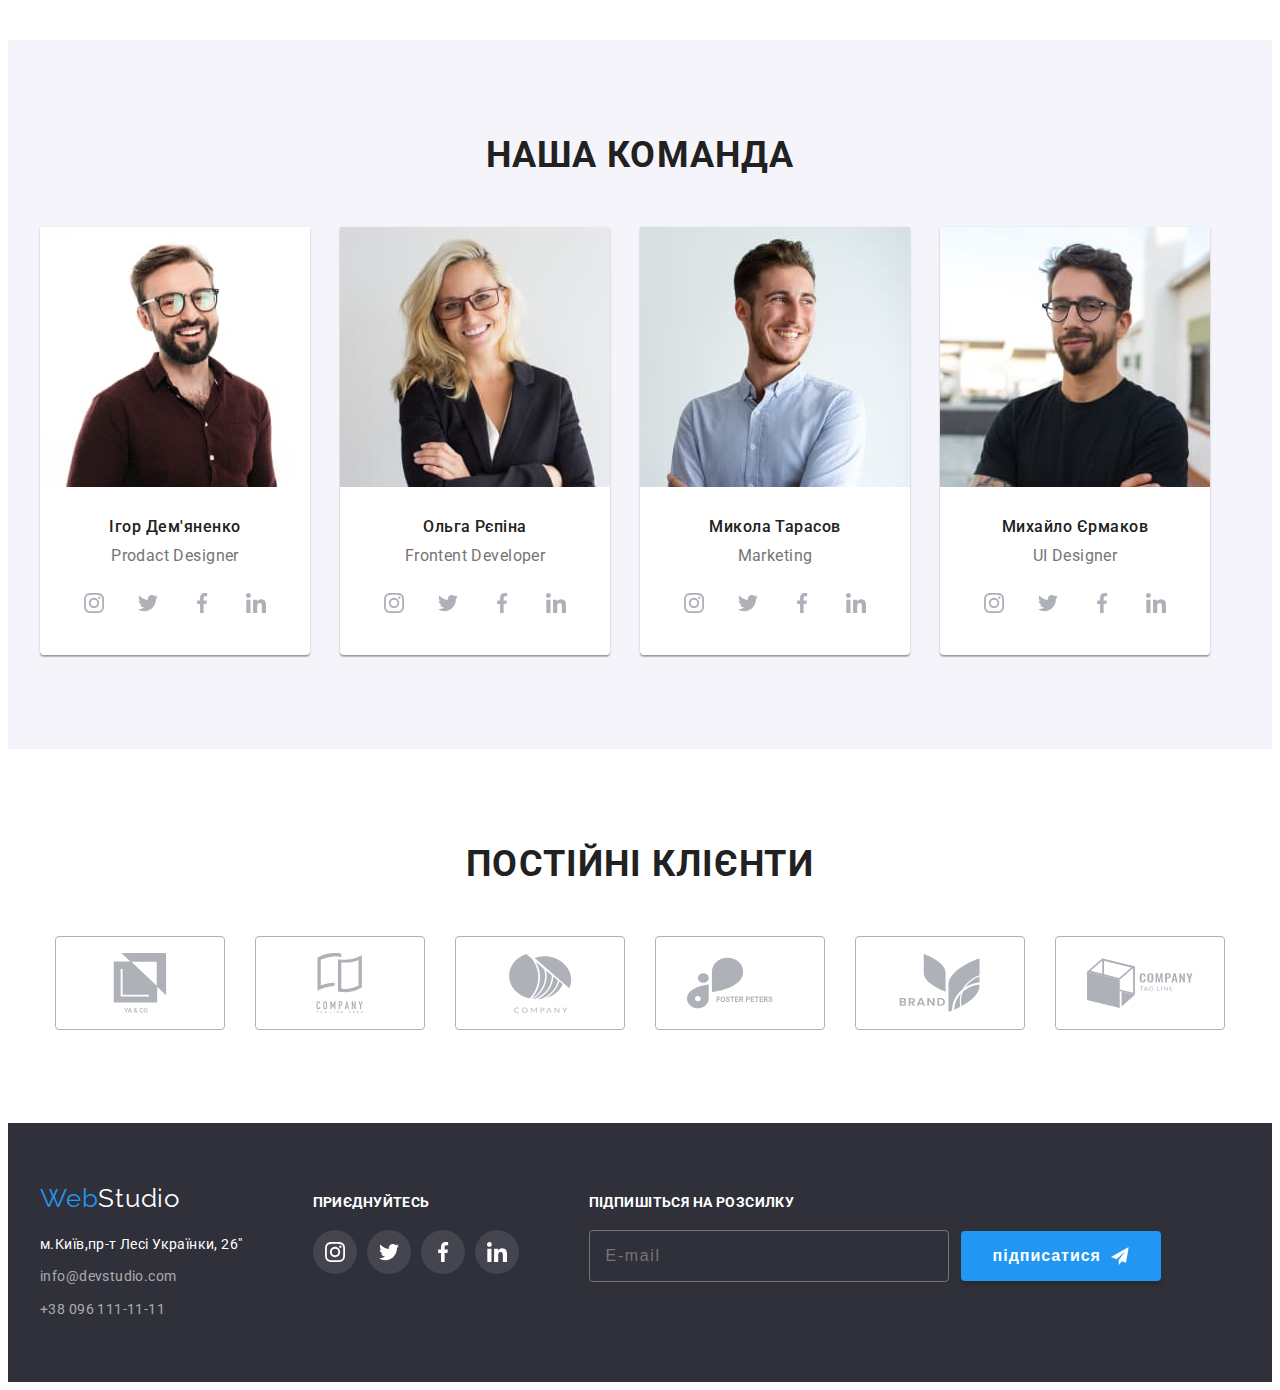
==== commit fe4d5c5e: "2" ====
--- a/index.html
+++ b/index.html
@@ -161,76 +161,76 @@
         <h2  class="teams__title">НАША КОМАНДА</h2>
         <ul class="teams__group">
           <li class="teams__department">
-            <img class="team__picture" src="./images/team1.jpg" alt="Спеціаліст №1" width="270" height="260">
-            <h3 class="team__name">Ігор Дем'яненко</h3>
-            <p class="team__activity">Prodact Designer</p>
-            <ul class="team__socials">
-              <li class="team__socials-item">
-               <a class="team__socials-link" href="http://instagram.com" target="_blank" rel="noopener noreferrer">
-              <svg class="team__socials-icon" width="20" height="20">
+            <img class="teams__picture" src="./images/team1.jpg" alt="Спеціаліст №1" width="270" height="260">
+            <h3 class="teams__name">Ігор Дем'яненко</h3>
+            <p class="teams__activity">Prodact Designer</p>
+            <ul class="teams__socials">
+              <li class="teams__socials-item">
+               <a class="teams__socials-link" href="http://instagram.com" target="_blank" rel="noopener noreferrer">
+              <svg class="teams__socials-icon" width="20" height="20">
                 <use href="./images/icons.svg#icon-instagram"></use>
                </svg>
                </a>
               </li>
-              <li class="team__socials-item">
-                <a class="team__socials-link" href="http://instagram.com" target="_blank" rel="noopener noreferrer">
-               <svg class="team__socials-icon" width="20" height="20">
+              <li class="teams__socials-item">
+                <a class="teams__socials-link" href="http://instagram.com" target="_blank" rel="noopener noreferrer">
+               <svg class="teams__socials-icon" width="20" height="20">
                  <use href="./images/icons.svg#icon-twitter"></use>
                 </svg>
                 </a>
                </li>
-               <li class="team__socials-item">
-                <a class="team__socials-link" href="http://instagram.com" target="_blank" rel="noopener noreferrer">
-               <svg class="team__socials-icon" width="20" height="20">
+               <li class="teams__socials-item">
+                <a class="teams__socials-link" href="http://instagram.com" target="_blank" rel="noopener noreferrer">
+               <svg class="teams__socials-icon" width="20" height="20">
                  <use href="./images/icons.svg#icon-facebook"></use>
                 </svg>
                 </a>
                </li>
-               <li class="team__socials-item">
-                <a class="team__socials-link" href="http://instagram.com" target="_blank" rel="noopener noreferrer">
-               <svg class="team__socials-icon" width="20" height="20">
+               <li class="teams__socials-item">
+                <a class="teams__socials-link" href="http://instagram.com" target="_blank" rel="noopener noreferrer">
+               <svg class="teams__socials-icon" width="20" height="20">
                  <use href="./images/icons.svg#icon-linkedin"></use>
                 </svg>
                 </a>
                </li>
         </ul>
           <li class="teams__department">
-            <img class="team__picture" src="./images/team2.jpg" alt="Спеціаліст №2" width="270" height="260">
-            <h3 class="team__name">Ольга Рєпіна</h3>
-            <p class="team__activity">Frontent Developer</p>
-            <ul class="team__socials">
-              <li class="team__socials-item">
+            <img class="teams__picture" src="./images/team2.jpg" alt="Спеціаліст №2" width="270" height="260">
+            <h3 class="teams__name">Ольга Рєпіна</h3>
+            <p class="teams__activity">Frontent Developer</p>
+            <ul class="teams__socials">
+              <li class="teams__socials-item">
                 
               
-               <a class="team__socials-link" href="http://instagram.com" target="_blank" rel="noopener noreferrer">
-              <svg class="team__socials-icon" width="20" height="20">
+               <a class="teams__socials-link" href="http://instagram.com" target="_blank" rel="noopener noreferrer">
+              <svg class="teams__socials-icon" width="20" height="20">
                 <use href="./images/icons.svg#icon-instagram"></use>
                </svg>
                </a>
             </li>
               
-              <li class="team__socials-item">
+              <li class="teams__socials-item">
               
-                <a class="team__socials-link" href="http://instagram.com" target="_blank" rel="noopener noreferrer">
-               <svg class="team__socials-icon" width="20" height="20">
+                <a class="teams__socials-link" href="http://instagram.com" target="_blank" rel="noopener noreferrer">
+               <svg class="teams__socials-icon" width="20" height="20">
                  <use href="./images/icons.svg#icon-twitter"></use>
                 </svg>
                 </a>
             
                </li>
-               <li class="team__socials-item">
+               <li class="teams__socials-item">
                 
-                <a class="team__socials-link" href="http://instagram.com" target="_blank" rel="noopener noreferrer">
-               <svg class="team__socials-icon" width="20" height="20">
+                <a class="teams__socials-link" href="http://instagram.com" target="_blank" rel="noopener noreferrer">
+               <svg class="teams__socials-icon" width="20" height="20">
                  <use href="./images/icons.svg#icon-facebook"></use>
                 </svg>
                 </a>
             
                </li>
-               <li class="team__socials-item">
+               <li class="teams__socials-item">
                
-                <a class="team__socials-link" href="http://instagram.com" target="_blank" rel="noopener noreferrer">
-               <svg class="team__socials-icon" width="20" height="20">
+                <a class="teams__socials-link" href="http://instagram.com" target="_blank" rel="noopener noreferrer">
+               <svg class="teams__socials-icon" width="20" height="20">
                  <use href="./images/icons.svg#icon-linkedin"></use>
                 </svg>
                 </a>
@@ -239,34 +239,34 @@
         </ul>
           </li>
           <li class="teams__department">
-            <img class="team__picture" src="./images/team3.jpg" alt="Спеціаліст №3" width="270" height="260">
-            <h3 class="team__name">Микола Тарасов</h3>
-            <p class="team__activity">Marketing</p>
-            <ul class="team__socials">
-              <li class="team__socials-item">
-               <a class="team__socials-link" href="http://instagram.com" target="_blank" rel="noopener noreferrer">
-              <svg class="team__socials-icon" width="20" height="20">
+            <img class="teams__picture" src="./images/team3.jpg" alt="Спеціаліст №3" width="270" height="260">
+            <h3 class="teams__name">Микола Тарасов</h3>
+            <p class="teams__activity">Marketing</p>
+            <ul class="teams__socials">
+              <li class="teams__socials-item">
+               <a class="teams__socials-link" href="http://instagram.com" target="_blank" rel="noopener noreferrer">
+              <svg class="teams__socials-icon" width="20" height="20">
                 <use href="./images/icons.svg#icon-instagram"></use>
                </svg>
                </a>
               </li>
-              <li class="team__socials-item">
-                <a class="team__socials-link" href="http://instagram.com" target="_blank" rel="noopener noreferrer">
-               <svg class="team__socials-icon" width="20" height="20">
+              <li class="teams__socials-item">
+                <a class="teams__socials-link" href="http://instagram.com" target="_blank" rel="noopener noreferrer">
+               <svg class="teams__socials-icon" width="20" height="20">
                  <use href="./images/icons.svg#icon-twitter"></use>
                 </svg>
                 </a>
                </li>
-               <li class="team__socials-item">
-                <a class="team__socials-link" href="http://instagram.com" target="_blank" rel="noopener noreferrer">
-               <svg class="team__socials-icon" width="20" height="20">
+               <li class="teams__socials-item">
+                <a class="teams__socials-link" href="http://instagram.com" target="_blank" rel="noopener noreferrer">
+               <svg class="teams__socials-icon" width="20" height="20">
                  <use href="./images/icons.svg#icon-facebook"></use>
                 </svg>
                 </a>
                </li>
-               <li class="team__socials-item">
-                <a class="team__socials-link" href="http://instagram.com" target="_blank" rel="noopener noreferrer">
-               <svg class="team__socials-icon" width="20" height="20">
+               <li class="teams__socials-item">
+                <a class="teams__socials-link" href="http://instagram.com" target="_blank" rel="noopener noreferrer">
+               <svg class="teams__socials-icon" width="20" height="20">
                  <use href="./images/icons.svg#icon-linkedin"></use>
                 </svg>
                 </a>
@@ -274,34 +274,34 @@
         </ul>
           </li>
           <li class="teams__department">
-            <img class="team__picture" src="./images/team4.jpg" alt="Спеціаліст №4" width="270" height="260">
-            <h3 class="team__name">Михайло Єрмаков</h3>
-            <p class="team__activity">UI Designer</p>
-            <ul class="team__socials">
-              <li class="team__socials-item">
-               <a class="team__socials-link" href="http://instagram.com" target="_blank" rel="noopener noreferrer">
-              <svg class="team__socials-icon" width="20" height="20">
+            <img class="teams__picture" src="./images/team4.jpg" alt="Спеціаліст №4" width="270" height="260">
+            <h3 class="teams__name">Михайло Єрмаков</h3>
+            <p class="teams__activity">UI Designer</p>
+            <ul class="teams__socials">
+              <li class="teams__socials-item">
+               <a class="teams__socials-link" href="http://instagram.com" target="_blank" rel="noopener noreferrer">
+              <svg class="teams__socials-icon" width="20" height="20">
                 <use href="./images/icons.svg#icon-instagram"></use>
                </svg>
                </a>
               </li>
-              <li class="team__socials-item">
-                <a class="team__socials-link" href="http://instagram.com" target="_blank" rel="noopener noreferrer">
-               <svg class="team__socials-icon" width="20" height="20">
+              <li class="teams__socials-item">
+                <a class="teams__socials-link" href="http://instagram.com" target="_blank" rel="noopener noreferrer">
+               <svg class="teams__socials-icon" width="20" height="20">
                  <use href="./images/icons.svg#icon-twitter"></use>
                 </svg>
                 </a>
                </li>
-               <li class="team__socials-item">
-                <a class="team__socials-link" href="http://instagram.com" target="_blank" rel="noopener noreferrer">
-               <svg class="team__socials-icon" width="20" height="20">
+               <li class="teams__socials-item">
+                <a class="teams__socials-link" href="http://instagram.com" target="_blank" rel="noopener noreferrer">
+               <svg class="teams__socials-icon" width="20" height="20">
                  <use href="./images/icons.svg#icon-facebook"></use>
                 </svg>
                 </a>
                </li>
-               <li class="team__socials-item">
-                <a class="team__socials-link" href="http://instagram.com" target="_blank" rel="noopener noreferrer">
-               <svg class="team__socials-icon" width="20" height="20">
+               <li class="teams__socials-item">
+                <a class="teams__socials-link" href="http://instagram.com" target="_blank" rel="noopener noreferrer">
+               <svg class="teams__socials-icon" width="20" height="20">
                  <use href="./images/icons.svg#icon-linkedin"></use>
                 </svg>
                 </a>
@@ -313,7 +313,7 @@
       </section>
       <section class="section customer">
         <div class="container customer__bloc">
-          <h2 class="customer__title">Постійні клієнти</h2>
+          <h2 class="customer__title">ПОСТІЙНІ КЛІЄНТИ</h2>
           <ul class="customer__our">
             <li class="customer__box">
              
@@ -373,7 +373,7 @@
         </div>
       </section>
     </main>
-    <footer class="footer__page">
+    <footer class="footer">
       <div class="container footer__bloc">
         <div>
         <a class="footer__logo-f" href="./index.html" rel="home">Web<span>Studio</span></a>
@@ -497,7 +497,7 @@
     
    </label>
    <div class="button-send">
-   <button class="modal-button-send" type="submit"> Відправити</button>
+   <button class="modal__button-send" type="submit"> Відправити</button>
   </div>
   </form>
       </div>
--- a/css/main.min.css
+++ b/css/main.min.css
@@ -1 +1 @@
-:root{--primary-text-color:#757575;--title-text-color:#212121;--accent-color:#2196f3;--primary-bg-color:#fff;--btn-bg-color:#188CE8;--border-color: #eeeeee}body{font-family:"Roboto",sans-serif;color:var(--primary-text-color);font-size:14px;letter-spacing:.03em;background-color:var(--primary-bg-color)}ul{list-style:none;margin:0;padding:0}a{text-decoration:none;margin:0;padding:0;color:inherit}h1,h2,h3,h4,p{margin:0}img{display:block;max-width:100%;height:auto}.container{width:1200px;padding-left:15px;padding-right:15px;margin-left:auto;margin-right:auto}.section{padding-top:94px;padding-bottom:94px}.hero__bunner{text-align:center;margin-top:auto;padding-top:200px;padding-bottom:200px;width:1600px;height:100%;margin-left:auto;margin-right:auto;background-image:-webkit-gradient(linear, left top, left bottom, from(rgba(47, 48, 58, 0.4)), to(rgba(47, 48, 58, 0.4))),url(../images/mainfon.jpg);background-image:linear-gradient(rgba(47, 48, 58, 0.4), rgba(47, 48, 58, 0.4)),url(../images/mainfon.jpg);background-repeat:no-repeat;background-position:center;background-color:#2f303a;background-size:cover}.hero__title{color:var(--primary-bg-color);font-size:44px;font-weight:900;letter-spacing:.06em;line-height:1.5;margin-right:0px;margin-bottom:30px;width:696px;margin-left:auto;margin-right:auto}.hero__button{text-align:center;padding:10px 32px;background-color:var(--accent-color);color:var(--primary-bg-color);font-size:16px;font-weight:700;letter-spacing:.06em;line-height:1.9;border-radius:4px;border:0;cursor:pointer;-webkit-box-shadow:0px 4px 4px rgba(0,0,0,.15);box-shadow:0px 4px 4px rgba(0,0,0,.15);-webkit-transition-property:color,background-color;transition-property:color,background-color;-webkit-transition-duration:250ms;transition-duration:250ms;-webkit-transition-timing-function:cubic-bezier(0.4, 0, 0.2, 1);transition-timing-function:cubic-bezier(0.4, 0, 0.2, 1)}.hero__button:focus,.hero__button:hover{color:var(--primary-bg-color);background-color:var(--btn-bg-color)}.details__title{position:absolute;white-space:nowrap;width:1px;height:1px;overflow:hidden;border:0;padding:0;clip:rect(0 0 0 0);-webkit-clip-path:inset(50%);clip-path:inset(50%);margin:-1px}.details__main{display:-webkit-box;display:-ms-flexbox;display:flex;-webkit-box-pack:center;-ms-flex-pack:center;justify-content:center;-webkit-box-align:center;-ms-flex-align:center;align-items:center;gap:30px;margin-bottom:30px}.details__link{display:-webkit-box;display:-ms-flexbox;display:flex;-webkit-box-pack:center;-ms-flex-pack:center;justify-content:center;-webkit-box-align:center;-ms-flex-align:center;align-items:center;width:270px;height:120px;background-color:#f5f4fa;border-radius:4px}.skills{display:-webkit-box;display:-ms-flexbox;display:flex;-webkit-box-orient:horizontal;-webkit-box-direction:normal;-ms-flex-direction:row;flex-direction:row;margin-top:0;margin-bottom:0}.skills__title{color:var(--title-text-color);font-size:14px;font-weight:700;letter-spacing:.03em;line-height:1.2;padding-bottom:10px;margin-top:0;margin-bottom:0}.skills__group{width:270px}.skills__essence{font-weight:400;line-height:1.7}.skills__group:not(:last-child){margin-right:30px}.worklist{padding-top:0}.worklist__main-title{text-align:center;color:var(--title-text-color);font-size:36px;font-weight:700;letter-spacing:.03em;line-height:1.2;margin-top:0px;margin-bottom:50px}.worklist__block{display:-webkit-box;display:-ms-flexbox;display:flex;margin-top:0px;margin-bottom:0px;-webkit-padding-start:0px;padding-inline-start:0px}.worklist__applications{position:absolute;display:-webkit-box;display:-ms-flexbox;display:flex;-webkit-box-pack:center;-ms-flex-pack:center;justify-content:center;-webkit-box-align:center;-ms-flex-align:center;align-items:center;background-color:rgba(47,48,58,.8);width:370px;height:70px;bottom:0;right:0}.worklist__img{position:relative;bottom:-30px;position:relative}.worklist__img:not(:last-child){margin-right:30px}.worklist__title{color:var(--primary-bg-color);font-size:14px;font-weight:700;letter-spacing:.03em;line-height:1.2;text-align:center}.teams{background-color:#f5f4fa}.teams__title{text-align:center;color:var(--title-text-color);font-size:36px;font-weight:700;letter-spacing:.03em;line-height:1.2;margin-top:0px;margin-bottom:50px}.teams__group{display:-webkit-box;display:-ms-flexbox;display:flex}.teams__department{background-color:var(--primary-bg-color);-webkit-box-shadow:0px 1px 3px rgba(0,0,0,.12),0px 1px 1px rgba(0,0,0,.14),0px 2px 1px rgba(0,0,0,.2);box-shadow:0px 1px 3px rgba(0,0,0,.12),0px 1px 1px rgba(0,0,0,.14),0px 2px 1px rgba(0,0,0,.2);border-radius:0px 0px 4px 4px}.teams__department:not(:last-child){margin-right:30px}.team__picture{margin-bottom:30px}.team__name{color:var(--title-text-color);font-size:16px;font-weight:500;letter-spacing:.03em;line-height:1.2;margin-bottom:10px;text-align:center}.team__activity{font-size:16px;font-weight:400;line-height:1.2;text-align:center;margin-bottom:16px}.team__socials{display:-webkit-box;display:-ms-flexbox;display:flex;-webkit-box-pack:center;-ms-flex-pack:center;justify-content:center;-webkit-box-align:center;-ms-flex-align:center;align-items:center;gap:10px;margin-bottom:30px}.team__socials-link{display:-webkit-box;display:-ms-flexbox;display:flex;-webkit-box-pack:center;-ms-flex-pack:center;justify-content:center;-webkit-box-align:center;-ms-flex-align:center;align-items:center;width:44px;height:44px;background-color:var(--primary-bg-color);border-radius:50%;-webkit-transition-property:background-color;transition-property:background-color;-webkit-transition-duration:250ms;transition-duration:250ms;-webkit-transition-timing-function:cubic-bezier(0.4, 0, 0.2, 1);transition-timing-function:cubic-bezier(0.4, 0, 0.2, 1)}.team__socials-link:hover{background-color:var(--btn-bg-color)}.team__socials-link:hover .team__socials-icon{fill:var(--primary-bg-color)}.team__socials-link:focus{background-color:var(--btn-bg-color)}.team__socials-link:focus .team__socials-icon{fill:var(--primary-bg-color)}.team__socials-icon{fill:#afb1b8;-webkit-transition-property:fill;transition-property:fill;-webkit-transition-duration:250ms;transition-duration:250ms;-webkit-transition-timing-function:cubic-bezier(0.4, 0, 0.2, 1);transition-timing-function:cubic-bezier(0.4, 0, 0.2, 1)}.customer__title{text-align:center;color:var(--title-text-color);font-size:36px;font-weight:700;letter-spacing:.03em;line-height:1.2;margin-top:0px;margin-bottom:50px}.customer__our{display:-webkit-box;display:-ms-flexbox;display:flex;-webkit-box-pack:center;-ms-flex-pack:center;justify-content:center;-webkit-box-align:center;-ms-flex-align:center;align-items:center;gap:30px}.customer__box{display:-webkit-box;display:-ms-flexbox;display:flex;-webkit-box-pack:center;-ms-flex-pack:center;justify-content:center;-webkit-box-align:center;-ms-flex-align:center;align-items:center;width:170px;height:92px}.customer__link{display:-webkit-box;display:-ms-flexbox;display:flex;-webkit-box-pack:center;-ms-flex-pack:center;justify-content:center;-webkit-box-align:center;-ms-flex-align:center;align-items:center;width:100%;height:100%;background-color:var(--primary-bg-color);border:1px solid #afb1b8;border-radius:4px;outline:rgba(0,0,0,0);-webkit-transition-property:border-color,cursor;transition-property:border-color,cursor;-webkit-transition-duration:250ms;transition-duration:250ms;-webkit-transition-timing-function:cubic-bezier(0.4, 0, 0.2, 1);transition-timing-function:cubic-bezier(0.4, 0, 0.2, 1)}.customer__link:hover{border-color:var(--accent-color);cursor:pointer}.customer__link:hover .customer__icon{fill:var(--accent-color)}.customer__link:focus{border-color:var(--accent-color);cursor:pointer}.customer__link:focus .customer__icon{fill:var(--accent-color)}.customer__icon{fill:#afb1b8;-webkit-transition-property:fill;transition-property:fill;-webkit-transition-duration:250ms;transition-duration:250ms;-webkit-transition-timing-function:cubic-bezier(0.4, 0, 0.2, 1);transition-timing-function:cubic-bezier(0.4, 0, 0.2, 1)}.footer__page{background-color:#2f303a;padding-top:60px;padding-bottom:60px}.footer__bloc{display:-webkit-box;display:-ms-flexbox;display:flex;-webkit-box-align:baseline;-ms-flex-align:baseline;align-items:baseline;gap:70px}.footer__cont{letter-spacing:.03em;line-height:1.7;-webkit-transition-property:color;transition-property:color;-webkit-transition-duration:250ms;transition-duration:250ms;-webkit-transition-timing-function:cubic-bezier(0.4, 0, 0.2, 1);transition-timing-function:cubic-bezier(0.4, 0, 0.2, 1)}.footer__cont:hover{color:var(--accent-color)}.footer__logo-f{font-family:"Raleway",sans-serif;color:var(--accent-color);font-size:26px;letter-spacing:.03em;display:-webkit-inline-box;display:-ms-inline-flexbox;display:inline-flex;margin-bottom:20px}.footer__logo-f span{color:var(--primary-bg-color)}.footer__page .footer__map{color:var(--primary-bg-color);-webkit-padding-start:0px;padding-inline-start:0px;margin-top:20px}.footer__mail:hover,.footer__mail:focus{color:var(--accent-color)}.footer__tel:hover,.footer__tel:focus{color:var(--accent-color)}.footer__feedback:not(:last-child){margin-bottom:9px}.footer__mail{color:rgba(255,255,255,.6);-webkit-transition-property:color;transition-property:color;-webkit-transition-duration:250ms;transition-duration:250ms;-webkit-transition-timing-function:cubic-bezier(0.4, 0, 0.2, 1);transition-timing-function:cubic-bezier(0.4, 0, 0.2, 1)}.footer__tel{color:rgba(255,255,255,.6);margin-left:0px;-webkit-transition-property:color;transition-property:color;-webkit-transition-duration:250ms;transition-duration:250ms;-webkit-transition-timing-function:cubic-bezier(0.4, 0, 0.2, 1);transition-timing-function:cubic-bezier(0.4, 0, 0.2, 1)}.footer__title{text-align:left;color:var(--primary-bg-color);font-size:14px;font-weight:700;letter-spacing:.03em;line-height:1.2;margin-bottom:20px}.footer__icons{display:block;-webkit-box-pack:center;-ms-flex-pack:center;justify-content:center}.footer__links{display:-webkit-box;display:-ms-flexbox;display:flex;-webkit-box-pack:left;-ms-flex-pack:left;justify-content:left;-webkit-box-align:center;-ms-flex-align:center;align-items:center;gap:10px}.footer__link{display:-webkit-box;display:-ms-flexbox;display:flex;-webkit-box-pack:center;-ms-flex-pack:center;justify-content:center;-webkit-box-align:center;-ms-flex-align:center;align-items:center;width:44px;height:44px;background-color:rgba(255,255,255,.1);border-radius:50%;-webkit-transition-property:background-color;transition-property:background-color;-webkit-transition-duration:250ms;transition-duration:250ms;-webkit-transition-timing-function:cubic-bezier(0.4, 0, 0.2, 1);transition-timing-function:cubic-bezier(0.4, 0, 0.2, 1)}.footer__icon{fill:var(--primary-bg-color)}.footer__link:hover{background-color:var(--btn-bg-color)}.footer__link:focus{background-color:var(--btn-bg-color)}.mailing{display:-webkit-box;display:-ms-flexbox;display:flex;-webkit-box-pack:center;-ms-flex-pack:center;justify-content:center;-webkit-box-align:center;-ms-flex-align:center;align-items:center}.mailing__bloc-send{background-color:#2f303a;border:1px solid #757575;border-radius:4px;width:358px;height:50px;font-weight:400;font-size:16px;line-height:1.25;letter-spacing:.1em;padding:0;color:var(--gray-40-txt-cl)}.mailing__bloc-send>input:hover,.mailing__bloc-send>input:focus{border-color:#2196f3}::-webkit-input-placeholder{color:var(--primary-text-color);font-size:16px;padding-left:16px}::-moz-placeholder{color:var(--primary-text-color);font-size:16px;padding-left:16px}:-ms-input-placeholder{color:var(--primary-text-color);font-size:16px;padding-left:16px}::-ms-input-placeholder{color:var(--primary-text-color);font-size:16px;padding-left:16px}::placeholder{color:var(--primary-text-color);font-size:16px;padding-left:16px}.mailing__icon{fill:var(--primary-bg-color)}.mailing__button{display:-webkit-box;display:-ms-flexbox;display:flex;-webkit-box-pack:center;-ms-flex-pack:center;justify-content:center;-webkit-box-align:center;-ms-flex-align:center;align-items:center;gap:10px;width:200px;height:50px;margin-left:12px;text-align:center;padding:10px 32px;background-color:var(--accent-color);color:var(--primary-bg-color);font-size:16px;font-weight:700;letter-spacing:.06em;line-height:1.9;border-radius:4px;border:0;cursor:pointer;-webkit-box-shadow:0px 4px 4px rgba(0,0,0,.15);box-shadow:0px 4px 4px rgba(0,0,0,.15);-webkit-transition-property:color,background-color;transition-property:color,background-color;-webkit-transition-duration:250ms;transition-duration:250ms;-webkit-transition-timing-function:cubic-bezier(0.4, 0, 0.2, 1);transition-timing-function:cubic-bezier(0.4, 0, 0.2, 1)}.mailing__button:hover,.mailing__button:focus{background-color:var(--accent-color)}.menu__item .studia{color:var(--title-text-color)}.menu .portf{color:var(--accent-color)}.portf::after{content:"";display:block;width:100%;height:4px;background-color:var(--accent-color);position:absolute;bottom:0;opacity:1}.bt{display:-webkit-box;display:-ms-flexbox;display:flex;margin-bottom:50px;-webkit-box-pack:center;-ms-flex-pack:center;justify-content:center}.btns:not(:last-child){margin-right:8px}.btn-group{background-color:#f5f4fa;letter-spacing:.03em;font-size:16px;color:var(--title-text-color);line-height:26px;display:-webkit-box;display:-ms-flexbox;display:flex;text-align:center;border-radius:4px;padding:6px 22px;border:0px;cursor:pointer}.other{-webkit-transition-property:color,background-color,-webkit-filter;transition-property:color,background-color,-webkit-filter;transition-property:color,background-color,filter;transition-property:color,background-color,filter,-webkit-filter;-webkit-transition-duration:250ms;transition-duration:250ms;-webkit-transition-timing-function:cubic-bezier(0.4, 0, 0.2, 1);transition-timing-function:cubic-bezier(0.4, 0, 0.2, 1)}.other:focus,.other:hover{color:var(--primary-bg-color);background-color:var(--btn-bg-color);-webkit-filter:drop-shadow(0px 4px 4px rgba(0, 0, 0, 0.25));filter:drop-shadow(0px 4px 4px rgba(0, 0, 0, 0.25))}.all{display:inline-block;background-color:var(--accent-color);color:var(--primary-bg-color);min-width:73px;padding:6px 25px;-webkit-transition-property:color,background-color,-webkit-filter;transition-property:color,background-color,-webkit-filter;transition-property:color,background-color,filter;transition-property:color,background-color,filter,-webkit-filter;-webkit-transition-duration:250ms;transition-duration:250ms;-webkit-transition-timing-function:cubic-bezier(0.4, 0, 0.2, 1);transition-timing-function:cubic-bezier(0.4, 0, 0.2, 1)}.all:focus,.all:hover{color:var(--btn-bg-color);background-color:var(--primary-bg-color);-webkit-filter:drop-shadow(0px 4px 4px rgba(0, 0, 0, 0.25));filter:drop-shadow(0px 4px 4px rgba(0, 0, 0, 0.25))}.project{display:-webkit-box;display:-ms-flexbox;display:flex;-ms-flex-wrap:wrap;flex-wrap:wrap;gap:30px}.bloc{width:calc((100% - 60px)/3)}.main-foto:hover,.main-foto:focus{-webkit-box-shadow:0px 1px 1px rgba(0,0,0,.12),0px 4px 4px rgba(0,0,0,.06),1px 4px 6px rgba(0,0,0,.16);box-shadow:0px 1px 1px rgba(0,0,0,.12),0px 4px 4px rgba(0,0,0,.06),1px 4px 6px rgba(0,0,0,.16)}.main-foto{display:block;outline:rgba(0,0,0,0);-webkit-transition-property:-webkit-box-shadow;transition-property:-webkit-box-shadow;transition-property:box-shadow;transition-property:box-shadow, -webkit-box-shadow;-webkit-transition-duration:250ms;transition-duration:250ms;-webkit-transition-timing-function:cubic-bezier(0.4, 0, 0.2, 1);transition-timing-function:cubic-bezier(0.4, 0, 0.2, 1)}.blu-foto{position:relative;overflow:hidden}.signature{position:absolute;display:-webkit-box;display:-ms-flexbox;display:flex;background-color:rgba(33,150,243,.9);width:100%;height:100%;top:0;right:0;font-size:18px;line-height:1.56;letter-spacing:.03em;-webkit-box-pack:center;-ms-flex-pack:center;justify-content:center;-webkit-box-align:center;-ms-flex-align:center;align-items:center;padding-top:63px;padding-bottom:63px;padding-left:24px;padding-right:24px;color:var(--primary-bg-color);opacity:1;-webkit-transition:250ms;transition:250ms;-webkit-transform:translateY(100%);transform:translateY(100%)}.main-foto:hover .signature{opacity:1;-webkit-transform:translateY(0);transform:translateY(0)}.main-foto:focus .signature{opacity:1;-webkit-transform:translateY(0);transform:translateY(0)}.poster{border-bottom:1px solid var(--border-color);border-left:1px solid var(--border-color);border-right:1px solid var(--border-color);padding-left:23px;padding-top:20px;padding-bottom:19px}.project-name{letter-spacing:.06em;font-size:18px;color:var(--title-text-color);font-weight:700;line-height:1.9;margin-bottom:4px}.project-deal{font-size:16px;color:var(--primary-text-color);letter-spacing:.03em;line-height:30px}.backdrop{display:-webkit-box;display:-ms-flexbox;display:flex;-webkit-box-pack:center;-ms-flex-pack:center;justify-content:center;-webkit-box-align:center;-ms-flex-align:center;align-items:center;position:fixed;top:0;left:0;width:100%;height:100%;background-color:rgba(0,0,0,.2);visibility:visible}.is-hidden{opacity:0;visibility:hidden;pointer-events:none}.is-hidden .modal{-webkit-animation:none;animation:none}.modal{width:528px;background-color:var(--primary-bg-color);position:relative;border-radius:4px;-webkit-transition:-webkit-transform 250ms liniar;transition:-webkit-transform 250ms liniar;transition:transform 250ms liniar;transition:transform 250ms liniar, -webkit-transform 250ms liniar;padding:40px;-webkit-animation:zoom 750ms linear forwards;animation:zoom 750ms linear forwards}@-webkit-keyframes zoom{0%{-webkit-transform:scale(0.2);transform:scale(0.2)}50%{-webkit-transform:scale(1.2);transform:scale(1.2)}100%{-webkit-transform:scale(1);transform:scale(1)}}@keyframes zoom{0%{-webkit-transform:scale(0.2);transform:scale(0.2)}50%{-webkit-transform:scale(1.2);transform:scale(1.2)}100%{-webkit-transform:scale(1);transform:scale(1)}}.modal__title{font-weight:700;font-size:20px;line-height:1.15;text-align:center;letter-spacing:.03em;color:#212121;margin-bottom:12px;display:block}.modal__label{position:relative;display:-webkit-box;display:-ms-flexbox;display:flex;-webkit-box-orient:vertical;-webkit-box-direction:normal;-ms-flex-direction:column;flex-direction:column;gap:4px}.modal__label:not(:last-child){margin-bottom:10px}.modal__label>input,.modal__label>textarea{border:1px solid rgba(33,33,33,.2);border-radius:4px}.modal__label>input{padding:7px 0;padding-left:35px;padding-right:5px;width:448px;height:40px;outline:none;border:1px solid rgba(33,33,33,.2);border-radius:4px}.modal__label>input:hover,.modal__label>input:focus{border-color:var(--accent-color);outline:1px solid rgba(0,0,0,0)}.modal__comment{font-size:14px;line-height:1.7142857143;letter-spacing:.03em;color:var(--primary-text-color)}.modal__label>textarea{padding:12px 16px;outline:none;height:120px}.modal__label>textarea:hover{border-color:var(--accent-color);outline:1px solid rgba(0,0,0,0)}.modal__label>textarea:focus{border-color:var(--accent-color);outline:1px solid rgba(0,0,0,0)}.modal__label>textarea::-webkit-input-placeholder{color:rgba(117,117,117,.5);font-size:12px;letter-spacing:.01em}.modal__label>textarea::-moz-placeholder{color:rgba(117,117,117,.5);font-size:12px;letter-spacing:.01em}.modal__label>textarea:-ms-input-placeholder{color:rgba(117,117,117,.5);font-size:12px;letter-spacing:.01em}.modal__label>textarea::-ms-input-placeholder{color:rgba(117,117,117,.5);font-size:12px;letter-spacing:.01em}.modal__label>textarea::placeholder{color:rgba(117,117,117,.5);font-size:12px;letter-spacing:.01em}.modal__icon{position:absolute;bottom:11px;left:12px}.modal__label>input:hover~.modal__icon,.modal__label>input:focus~.modal__icon{fill:var(--accent-color)}.modal__button{width:30px;height:30px;display:-webkit-box;display:-ms-flexbox;display:flex;-webkit-box-pack:center;-ms-flex-pack:center;justify-content:center;-webkit-box-align:center;-ms-flex-align:center;align-items:center;background-color:var(--primary-bg-color);border:1px solid rgba(0,0,0,.1);border-radius:50%;position:absolute;top:8px;right:8px;color:#000;-webkit-transition:color 250ms linear;transition:color 250ms linear;cursor:pointer}.modal__button:hover{color:var(--btn-bg-color)}.modal__button:hover .modal-icon-close{fill:var(--btn-bg-color)}.modal__button:focus{color:var(--btn-bg-color)}.modal__button:focus .modal-icon-close{fill:var(--btn-bg-color)}.modal-label-checkbox{display:-webkit-box;display:-ms-flexbox;display:flex;-webkit-box-align:center;-ms-flex-align:center;align-items:center;-webkit-box-pack:center;-ms-flex-pack:center;justify-content:center;gap:6px;margin-top:20px}.modal-checkbox{position:absolute;width:1px;height:1px;margin:-1px;border:none;padding:o;overflow:hidden;clip:rect(0 0 0 0)}.checkbox-custom{height:16px;width:15px;border:2px solid #000;border-radius:4px;display:-webkit-box;display:-ms-flexbox;display:flex;-webkit-box-pack:center;-ms-flex-pack:center;justify-content:center;-webkit-box-align:center;-ms-flex-align:center;align-items:center;color:rgba(0,0,0,0)}.checkbox-icon{fill:currentColor;-webkit-transition:fill 250ms linear;transition:fill 250ms linear}.modal-checkbox:checked+.checkbox-custom{background-color:var(--accent-color);color:var(--primary-bg-color);border-color:rgba(0,0,0,0)}.modal-checkbox:checked+.checkbox-custom>.checkbox-icon{fill:var(--accent-color)}.button-send{margin-top:30px;display:-webkit-box;display:-ms-flexbox;display:flex;-webkit-box-pack:center;-ms-flex-pack:center;justify-content:center;-webkit-box-align:center;-ms-flex-align:center;align-items:center;margin-bottom:0}.modal-button-send{width:200px;height:50px;text-align:center;padding:10px 32px;background-color:var(--accent-color);color:var(--primary-bg-color);font-size:16px;font-weight:700;letter-spacing:.06em;line-height:1.9;border-radius:4px;border:0;cursor:pointer;-webkit-box-shadow:0px 4px 4px rgba(0,0,0,.15);box-shadow:0px 4px 4px rgba(0,0,0,.15);-webkit-transition-property:color,background-color;transition-property:color,background-color;-webkit-transition-duration:250ms;transition-duration:250ms;-webkit-transition-timing-function:cubic-bezier(0.4, 0, 0.2, 1);transition-timing-function:cubic-bezier(0.4, 0, 0.2, 1)}.modal-button-send:hover,.modal-button-send:focus{background-color:var(--accent-color)}.treaty{color:var(--accent-color);text-decoration:underline}/*# sourceMappingURL=main.min.css.map */+:root{--primary-text-color:#757575;--title-text-color:#212121;--accent-color:#2196f3;--primary-bg-color:#fff;--btn-bg-color:#188CE8;--border-color: #eeeeee}ul{list-style:none;margin:0;padding:0}a{text-decoration:none;margin:0;padding:0;color:inherit}h1,h2,h3,h4,p{margin:0}img{display:block;max-width:100%;height:auto}body{font-family:"Roboto",sans-serif;color:var(--primary-text-color);font-size:14px;letter-spacing:.03em;background-color:var(--primary-bg-color)}.container{width:1200px;padding-left:15px;padding-right:15px;margin-left:auto;margin-right:auto}.section{padding-top:94px;padding-bottom:94px}.header{border-bottom:1px solid #ececec}.header__main{display:-webkit-box;display:-ms-flexbox;display:flex}.menu{display:-webkit-box;display:-ms-flexbox;display:flex;-webkit-box-align:center;-ms-flex-align:center;align-items:center}.menu__list{display:-webkit-box;display:-ms-flexbox;display:flex;-webkit-padding-start:0px;padding-inline-start:0px}.menu__item:not(:last-child){margin-right:50px}.logo{display:inline-block;padding-top:24px;padding-bottom:24px;margin-right:93px;font-family:"Raleway",sans-serif;color:var(--accent-color);font-size:26px;text-decoration:none;letter-spacing:.03em}.logo span{color:#000}.menu__page{display:block;font-weight:500;color:var(--title-text-color);letter-spacing:.02em;padding-top:32px;padding-bottom:32px;-webkit-transition-property:color;transition-property:color;-webkit-transition-duration:250ms;transition-duration:250ms;-webkit-transition-timing-function:cubic-bezier(0.4, 0, 0.2, 1);transition-timing-function:cubic-bezier(0.4, 0, 0.2, 1);position:relative}.menu__page:focus,.menu__page:hover{color:var(--accent-color)}.text::after{content:"";display:block;width:100%;height:4px;background-color:var(--accent-color);position:absolute;bottom:0;opacity:1}.menu .text{display:block;color:var(--accent-color);padding-top:32px;padding-bottom:32px}.contact{display:-webkit-box;display:-ms-flexbox;display:flex;gap:30px;margin-left:auto}.contact__all{display:-webkit-box;display:-ms-flexbox;display:flex;-webkit-box-pack:center;-ms-flex-pack:center;justify-content:center;-webkit-box-align:center;-ms-flex-align:center;align-items:center}.contact__icon{margin-right:10px;fill:var(--primary-text-color);-webkit-transition-property:fill;transition-property:fill;-webkit-transition-duration:250ms;transition-duration:250ms;-webkit-transition-timing-function:cubic-bezier(0.4, 0, 0.2, 1);transition-timing-function:cubic-bezier(0.4, 0, 0.2, 1)}.contact__mail{display:-webkit-box;display:-ms-flexbox;display:flex;-webkit-box-align:center;-ms-flex-align:center;align-items:center;-webkit-box-pack:center;-ms-flex-pack:center;justify-content:center;padding-top:32px;padding-bottom:32px;color:var(--primary-text-color);-webkit-transition-property:color;transition-property:color;-webkit-transition-duration:250ms;transition-duration:250ms;-webkit-transition-timing-function:cubic-bezier(0.4, 0, 0.2, 1);transition-timing-function:cubic-bezier(0.4, 0, 0.2, 1)}.contact__mail:hover,.contact__mail:focus{color:var(--accent-color)}.contact__tel{display:-webkit-box;display:-ms-flexbox;display:flex;-webkit-box-align:center;-ms-flex-align:center;align-items:center;padding-top:32px;padding-bottom:32px;color:var(--primary-text-color);-webkit-transition-property:color;transition-property:color;-webkit-transition-duration:250ms;transition-duration:250ms;-webkit-transition-timing-function:cubic-bezier(0.4, 0, 0.2, 1);transition-timing-function:cubic-bezier(0.4, 0, 0.2, 1)}.contact__tel:focus,.contact__tel:hover{color:var(--accent-color)}.contact__mail:focus .contact__icon{fill:var(--accent-color)}.contact__mail:hover .contact__icon{fill:var(--accent-color)}.contact__tel:focus .contact__icon{fill:var(--accent-color)}.contact__tel:hover .contact__icon{fill:var(--accent-color)}.hero__bunner{text-align:center;margin-top:auto;padding-top:200px;padding-bottom:200px;width:1600px;height:100%;margin-left:auto;margin-right:auto;background-image:-webkit-gradient(linear, left top, left bottom, from(rgba(47, 48, 58, 0.4)), to(rgba(47, 48, 58, 0.4))),url(../images/mainfon.jpg);background-image:linear-gradient(rgba(47, 48, 58, 0.4), rgba(47, 48, 58, 0.4)),url(../images/mainfon.jpg);background-repeat:no-repeat;background-position:center;background-color:#2f303a;background-size:cover}.hero__title{color:var(--primary-bg-color);font-size:44px;font-weight:900;letter-spacing:.06em;line-height:1.5;margin-right:0px;margin-bottom:30px;width:696px;margin-left:auto;margin-right:auto}.hero__button{text-align:center;padding:10px 32px;background-color:var(--accent-color);color:var(--primary-bg-color);font-size:16px;font-weight:700;letter-spacing:.06em;line-height:1.9;border-radius:4px;border:0;cursor:pointer;-webkit-box-shadow:0px 4px 4px rgba(0,0,0,.15);box-shadow:0px 4px 4px rgba(0,0,0,.15);-webkit-transition-property:color,background-color;transition-property:color,background-color;-webkit-transition-duration:250ms;transition-duration:250ms;-webkit-transition-timing-function:cubic-bezier(0.4, 0, 0.2, 1);transition-timing-function:cubic-bezier(0.4, 0, 0.2, 1)}.hero__button:focus .hero__button:hover{color:var(--primary-bg-color);background-color:var(--btn-bg-color)}.details__title{position:absolute;white-space:nowrap;width:1px;height:1px;overflow:hidden;border:0;padding:0;clip:rect(0 0 0 0);-webkit-clip-path:inset(50%);clip-path:inset(50%);margin:-1px}.details__main{display:-webkit-box;display:-ms-flexbox;display:flex;-webkit-box-pack:center;-ms-flex-pack:center;justify-content:center;-webkit-box-align:center;-ms-flex-align:center;align-items:center;gap:30px;margin-bottom:30px}.details__link{display:-webkit-box;display:-ms-flexbox;display:flex;-webkit-box-pack:center;-ms-flex-pack:center;justify-content:center;-webkit-box-align:center;-ms-flex-align:center;align-items:center;width:270px;height:120px;background-color:#f5f4fa;border-radius:4px}.skills{display:-webkit-box;display:-ms-flexbox;display:flex;-webkit-box-orient:horizontal;-webkit-box-direction:normal;-ms-flex-direction:row;flex-direction:row;margin-top:0;margin-bottom:0}.skills__group{width:270px}.skills__group:not(:last-child){margin-right:30px}.skills__title{color:var(--title-text-color);font-size:14px;font-weight:700;letter-spacing:.03em;line-height:1.2;padding-bottom:10px;margin-top:0;margin-bottom:0}.skills__essence{font-weight:400;line-height:1.7}.worklist{padding-top:0}.worklist__main-title{text-align:center;color:var(--title-text-color);font-size:36px;font-weight:700;letter-spacing:.03em;line-height:1.2;margin-top:0px;margin-bottom:50px}.worklist__block{display:-webkit-box;display:-ms-flexbox;display:flex;margin-top:0px;margin-bottom:0px;-webkit-padding-start:0px;padding-inline-start:0px}.worklist__applications{position:absolute;display:-webkit-box;display:-ms-flexbox;display:flex;-webkit-box-pack:center;-ms-flex-pack:center;justify-content:center;-webkit-box-align:center;-ms-flex-align:center;align-items:center;background-color:rgba(47,48,58,.8);width:370px;height:70px;bottom:0;right:0}.worklist__img{position:relative;bottom:-30px;position:relative}.worklist__img:not(:last-child){margin-right:30px}.worklist__title{color:var(--primary-bg-color);font-size:14px;font-weight:700;letter-spacing:.03em;line-height:1.2;text-align:center}.teams{background-color:#f5f4fa}.teams__title{text-align:center;color:var(--title-text-color);font-size:36px;font-weight:700;letter-spacing:.03em;line-height:1.2;margin-top:0px;margin-bottom:50px}.teams__group{display:-webkit-box;display:-ms-flexbox;display:flex}.teams__department{background-color:var(--primary-bg-color);-webkit-box-shadow:0px 1px 3px rgba(0,0,0,.12),0px 1px 1px rgba(0,0,0,.14),0px 2px 1px rgba(0,0,0,.2);box-shadow:0px 1px 3px rgba(0,0,0,.12),0px 1px 1px rgba(0,0,0,.14),0px 2px 1px rgba(0,0,0,.2);border-radius:0px 0px 4px 4px}.teams__department:not(:last-child){margin-right:30px}.teams__picture{margin-bottom:30px}.teams__name{color:var(--title-text-color);font-size:16px;font-weight:500;letter-spacing:.03em;line-height:1.2;margin-bottom:10px;text-align:center}.teams__activity{font-size:16px;font-weight:400;line-height:1.2;text-align:center;margin-bottom:16px}.teams__socials{display:-webkit-box;display:-ms-flexbox;display:flex;-webkit-box-pack:center;-ms-flex-pack:center;justify-content:center;-webkit-box-align:center;-ms-flex-align:center;align-items:center;gap:10px;margin-bottom:30px}.teams__socials-link{display:-webkit-box;display:-ms-flexbox;display:flex;-webkit-box-pack:center;-ms-flex-pack:center;justify-content:center;-webkit-box-align:center;-ms-flex-align:center;align-items:center;width:44px;height:44px;background-color:var(--primary-bg-color);border-radius:50%;-webkit-transition-property:background-color;transition-property:background-color;-webkit-transition-duration:250ms;transition-duration:250ms;-webkit-transition-timing-function:cubic-bezier(0.4, 0, 0.2, 1);transition-timing-function:cubic-bezier(0.4, 0, 0.2, 1)}.teams__socials-icon{fill:#afb1b8;-webkit-transition-property:fill;transition-property:fill;-webkit-transition-duration:250ms;transition-duration:250ms;-webkit-transition-timing-function:cubic-bezier(0.4, 0, 0.2, 1);transition-timing-function:cubic-bezier(0.4, 0, 0.2, 1)}.teams__socials-link:hover{background-color:var(--btn-bg-color)}.teams__socials-link:hover .teams__socials-icon{fill:var(--primary-bg-color)}.teams__socials-link:focus{background-color:var(--btn-bg-color)}.teams__socials-link:focus .teams__socials-icon{fill:var(--primary-bg-color)}.customer__title{text-align:center;color:var(--title-text-color);font-size:36px;font-weight:700;letter-spacing:.03em;line-height:1.2;margin-top:0px;margin-bottom:50px}.customer__our{display:-webkit-box;display:-ms-flexbox;display:flex;-webkit-box-pack:center;-ms-flex-pack:center;justify-content:center;-webkit-box-align:center;-ms-flex-align:center;align-items:center;gap:30px}.customer__box{display:-webkit-box;display:-ms-flexbox;display:flex;-webkit-box-pack:center;-ms-flex-pack:center;justify-content:center;-webkit-box-align:center;-ms-flex-align:center;align-items:center;width:170px;height:92px}.customer__link{display:-webkit-box;display:-ms-flexbox;display:flex;-webkit-box-pack:center;-ms-flex-pack:center;justify-content:center;-webkit-box-align:center;-ms-flex-align:center;align-items:center;width:100%;height:100%;background-color:var(--primary-bg-color);border:1px solid #afb1b8;border-radius:4px;outline:rgba(0,0,0,0);-webkit-transition-property:border-color,cursor;transition-property:border-color,cursor;-webkit-transition-duration:250ms;transition-duration:250ms;-webkit-transition-timing-function:cubic-bezier(0.4, 0, 0.2, 1);transition-timing-function:cubic-bezier(0.4, 0, 0.2, 1)}.customer__icon{fill:#afb1b8;-webkit-transition-property:fill;transition-property:fill;-webkit-transition-duration:250ms;transition-duration:250ms;-webkit-transition-timing-function:cubic-bezier(0.4, 0, 0.2, 1);transition-timing-function:cubic-bezier(0.4, 0, 0.2, 1)}.customer__link:hover{border-color:var(--accent-color);cursor:pointer}.customer__link:hover .customer__icon{fill:var(--accent-color)}.customer__link:focus{border-color:var(--accent-color);cursor:pointer}.customer__link:focus .customer__icon{fill:var(--accent-color)}.footer{background-color:#2f303a;padding-top:60px;padding-bottom:60px}.footer__bloc{display:-webkit-box;display:-ms-flexbox;display:flex;-webkit-box-align:baseline;-ms-flex-align:baseline;align-items:baseline;gap:70px}.footer__cont{letter-spacing:.03em;line-height:1.7;-webkit-transition-property:color;transition-property:color;-webkit-transition-duration:250ms;transition-duration:250ms;-webkit-transition-timing-function:cubic-bezier(0.4, 0, 0.2, 1);transition-timing-function:cubic-bezier(0.4, 0, 0.2, 1)}.footer__logo-f{font-family:"Raleway",sans-serif;color:var(--accent-color);font-size:26px;letter-spacing:.03em;display:-webkit-inline-box;display:-ms-inline-flexbox;display:inline-flex;margin-bottom:20px}.footer__map{color:var(--primary-bg-color);-webkit-padding-start:0px;padding-inline-start:0px;margin-top:20px}.footer__mail{color:rgba(255,255,255,.6);-webkit-transition-property:color;transition-property:color;-webkit-transition-duration:250ms;transition-duration:250ms;-webkit-transition-timing-function:cubic-bezier(0.4, 0, 0.2, 1);transition-timing-function:cubic-bezier(0.4, 0, 0.2, 1)}.footer__tel{color:rgba(255,255,255,.6);margin-left:0px;-webkit-transition-property:color;transition-property:color;-webkit-transition-duration:250ms;transition-duration:250ms;-webkit-transition-timing-function:cubic-bezier(0.4, 0, 0.2, 1);transition-timing-function:cubic-bezier(0.4, 0, 0.2, 1)}.footer__title{text-align:left;color:var(--primary-bg-color);font-size:14px;font-weight:700;letter-spacing:.03em;line-height:1.2;margin-bottom:20px}.footer__icons{display:block;-webkit-box-pack:center;-ms-flex-pack:center;justify-content:center}.footer__links{display:-webkit-box;display:-ms-flexbox;display:flex;-webkit-box-pack:left;-ms-flex-pack:left;justify-content:left;-webkit-box-align:center;-ms-flex-align:center;align-items:center;gap:10px}.footer__link{display:-webkit-box;display:-ms-flexbox;display:flex;-webkit-box-pack:center;-ms-flex-pack:center;justify-content:center;-webkit-box-align:center;-ms-flex-align:center;align-items:center;width:44px;height:44px;background-color:rgba(255,255,255,.1);border-radius:50%;-webkit-transition-property:background-color;transition-property:background-color;-webkit-transition-duration:250ms;transition-duration:250ms;-webkit-transition-timing-function:cubic-bezier(0.4, 0, 0.2, 1);transition-timing-function:cubic-bezier(0.4, 0, 0.2, 1)}.footer__icon{fill:var(--primary-bg-color)}.footer__cont:hover{color:var(--accent-color)}.footer__logo-f span{color:var(--primary-bg-color)}.footer__mail:hover,.footer__mail:focus{color:var(--accent-color)}.footer__tel:hover,.footer__tel:focus{color:var(--accent-color)}.footer__feedback:not(:last-child){margin-bottom:9px}.footer__link:hover{background-color:var(--btn-bg-color)}.footer__link:focus{background-color:var(--btn-bg-color)}.mailing{display:-webkit-box;display:-ms-flexbox;display:flex;-webkit-box-pack:center;-ms-flex-pack:center;justify-content:center;-webkit-box-align:center;-ms-flex-align:center;align-items:center}.mailing__bloc-send{background-color:#2f303a;border:1px solid #757575;border-radius:4px;width:358px;height:50px;font-weight:400;font-size:16px;line-height:1.25;letter-spacing:.1em;padding:0;color:var(--gray-40-txt-cl)}.mailing__icon{fill:var(--primary-bg-color)}.mailing__button{display:-webkit-box;display:-ms-flexbox;display:flex;-webkit-box-pack:center;-ms-flex-pack:center;justify-content:center;-webkit-box-align:center;-ms-flex-align:center;align-items:center;gap:10px;width:200px;height:50px;margin-left:12px;text-align:center;padding:10px 32px;background-color:var(--accent-color);color:var(--primary-bg-color);font-size:16px;font-weight:700;letter-spacing:.06em;line-height:1.9;border-radius:4px;border:0;cursor:pointer;-webkit-box-shadow:0px 4px 4px rgba(0,0,0,.15);box-shadow:0px 4px 4px rgba(0,0,0,.15);-webkit-transition-property:color,background-color;transition-property:color,background-color;-webkit-transition-duration:250ms;transition-duration:250ms;-webkit-transition-timing-function:cubic-bezier(0.4, 0, 0.2, 1);transition-timing-function:cubic-bezier(0.4, 0, 0.2, 1)}.mailing>input:hover,.mailing>input:focus{border-color:#2196f3}::-webkit-input-placeholder{color:var(--primary-text-color);font-size:16px;padding-left:16px}::-moz-placeholder{color:var(--primary-text-color);font-size:16px;padding-left:16px}:-ms-input-placeholder{color:var(--primary-text-color);font-size:16px;padding-left:16px}::-ms-input-placeholder{color:var(--primary-text-color);font-size:16px;padding-left:16px}::placeholder{color:var(--primary-text-color);font-size:16px;padding-left:16px}.mailing__button:hover,.mailing__button:focus{background-color:var(--accent-color)}.menu__item .studia{color:var(--title-text-color)}.menu .portf{color:var(--accent-color)}.visually-hidden{position:absolute;white-space:nowrap;width:1px;height:1px;overflow:hidden;border:0;padding:0;clip:rect(0 0 0 0);-webkit-clip-path:inset(50%);clip-path:inset(50%);margin:-1px}.portf::after{content:"";display:block;width:100%;height:4px;background-color:var(--accent-color);position:absolute;bottom:0;opacity:1}.bt{display:-webkit-box;display:-ms-flexbox;display:flex;margin-bottom:50px;-webkit-box-pack:center;-ms-flex-pack:center;justify-content:center}.btns:not(:last-child){margin-right:8px}.btn-group{background-color:#f5f4fa;letter-spacing:.03em;font-size:16px;color:var(--title-text-color);line-height:26px;display:-webkit-box;display:-ms-flexbox;display:flex;text-align:center;border-radius:4px;padding:6px 22px;border:0px;cursor:pointer}.other{-webkit-transition-property:color,background-color,-webkit-filter;transition-property:color,background-color,-webkit-filter;transition-property:color,background-color,filter;transition-property:color,background-color,filter,-webkit-filter;-webkit-transition-duration:250ms;transition-duration:250ms;-webkit-transition-timing-function:cubic-bezier(0.4, 0, 0.2, 1);transition-timing-function:cubic-bezier(0.4, 0, 0.2, 1)}.other:focus,.other:hover{color:var(--primary-bg-color);background-color:var(--btn-bg-color);-webkit-filter:drop-shadow(0px 4px 4px rgba(0, 0, 0, 0.25));filter:drop-shadow(0px 4px 4px rgba(0, 0, 0, 0.25))}.all{display:inline-block;background-color:var(--accent-color);color:var(--primary-bg-color);min-width:73px;padding:6px 25px;-webkit-transition-property:color,background-color,-webkit-filter;transition-property:color,background-color,-webkit-filter;transition-property:color,background-color,filter;transition-property:color,background-color,filter,-webkit-filter;-webkit-transition-duration:250ms;transition-duration:250ms;-webkit-transition-timing-function:cubic-bezier(0.4, 0, 0.2, 1);transition-timing-function:cubic-bezier(0.4, 0, 0.2, 1)}.all:focus,.all:hover{color:var(--btn-bg-color);background-color:var(--primary-bg-color);-webkit-filter:drop-shadow(0px 4px 4px rgba(0, 0, 0, 0.25));filter:drop-shadow(0px 4px 4px rgba(0, 0, 0, 0.25))}.project{display:-webkit-box;display:-ms-flexbox;display:flex;-ms-flex-wrap:wrap;flex-wrap:wrap;gap:30px}.bloc{width:calc((100% - 60px)/3)}.main-foto:hover,.main-foto:focus{-webkit-box-shadow:0px 1px 1px rgba(0,0,0,.12),0px 4px 4px rgba(0,0,0,.06),1px 4px 6px rgba(0,0,0,.16);box-shadow:0px 1px 1px rgba(0,0,0,.12),0px 4px 4px rgba(0,0,0,.06),1px 4px 6px rgba(0,0,0,.16)}.main-foto{display:block;outline:rgba(0,0,0,0);-webkit-transition-property:-webkit-box-shadow;transition-property:-webkit-box-shadow;transition-property:box-shadow;transition-property:box-shadow, -webkit-box-shadow;-webkit-transition-duration:250ms;transition-duration:250ms;-webkit-transition-timing-function:cubic-bezier(0.4, 0, 0.2, 1);transition-timing-function:cubic-bezier(0.4, 0, 0.2, 1)}.blu-foto{position:relative;overflow:hidden}.signature{position:absolute;display:-webkit-box;display:-ms-flexbox;display:flex;background-color:rgba(33,150,243,.9);width:100%;height:100%;top:0;right:0;font-size:18px;line-height:1.56;letter-spacing:.03em;-webkit-box-pack:center;-ms-flex-pack:center;justify-content:center;-webkit-box-align:center;-ms-flex-align:center;align-items:center;padding-top:63px;padding-bottom:63px;padding-left:24px;padding-right:24px;color:var(--primary-bg-color);opacity:1;-webkit-transition:250ms;transition:250ms;-webkit-transform:translateY(100%);transform:translateY(100%)}.main-foto:hover .signature{opacity:1;-webkit-transform:translateY(0);transform:translateY(0)}.main-foto:focus .signature{opacity:1;-webkit-transform:translateY(0);transform:translateY(0)}.poster{border-bottom:1px solid var(--border-color);border-left:1px solid var(--border-color);border-right:1px solid var(--border-color);padding-left:23px;padding-top:20px;padding-bottom:19px}.project-name{letter-spacing:.06em;font-size:18px;color:var(--title-text-color);font-weight:700;line-height:1.9;margin-bottom:4px}.project-deal{font-size:16px;color:var(--primary-text-color);letter-spacing:.03em;line-height:30px}.backdrop{display:-webkit-box;display:-ms-flexbox;display:flex;-webkit-box-pack:center;-ms-flex-pack:center;justify-content:center;-webkit-box-align:center;-ms-flex-align:center;align-items:center;position:fixed;top:0;left:0;width:100%;height:100%;background-color:rgba(0,0,0,.2);visibility:visible}.is-hidden{opacity:0;visibility:hidden;pointer-events:none}.is-hidden .modal{-webkit-animation:none;animation:none}.modal{width:528px;background-color:var(--primary-bg-color);position:relative;border-radius:4px;-webkit-transition:-webkit-transform 250ms liniar;transition:-webkit-transform 250ms liniar;transition:transform 250ms liniar;transition:transform 250ms liniar, -webkit-transform 250ms liniar;padding:40px;-webkit-animation:zoom 750ms linear forwards;animation:zoom 750ms linear forwards}.modal__title{font-weight:700;font-size:20px;line-height:1.15;text-align:center;letter-spacing:.03em;color:#212121;margin-bottom:12px;display:block}.modal__label{position:relative;display:-webkit-box;display:-ms-flexbox;display:flex;-webkit-box-orient:vertical;-webkit-box-direction:normal;-ms-flex-direction:column;flex-direction:column;gap:4px}.modal__comment{font-size:14px;line-height:1.7142857143;letter-spacing:.03em;color:var(--primary-text-color)}.modal__icon{position:absolute;bottom:11px;left:12px}.modal__button{width:30px;height:30px;display:-webkit-box;display:-ms-flexbox;display:flex;-webkit-box-pack:center;-ms-flex-pack:center;justify-content:center;-webkit-box-align:center;-ms-flex-align:center;align-items:center;background-color:var(--primary-bg-color);border:1px solid rgba(0,0,0,.1);border-radius:50%;position:absolute;top:8px;right:8px;color:#000;-webkit-transition:color 250ms linear;transition:color 250ms linear;cursor:pointer}@-webkit-keyframes zoom{0%{-webkit-transform:scale(0.2);transform:scale(0.2)}50%{-webkit-transform:scale(1.2);transform:scale(1.2)}100%{-webkit-transform:scale(1);transform:scale(1)}}@keyframes zoom{0%{-webkit-transform:scale(0.2);transform:scale(0.2)}50%{-webkit-transform:scale(1.2);transform:scale(1.2)}100%{-webkit-transform:scale(1);transform:scale(1)}}.modal__label:not(:last-child){margin-bottom:10px}.modal__label>input,.modal__label>textarea{border:1px solid rgba(33,33,33,.2);border-radius:4px}.modal__label>input{padding:7px 0;padding-left:35px;padding-right:5px;width:448px;height:40px;outline:none;border:1px solid rgba(33,33,33,.2);border-radius:4px}.modal__label>input:hover,.modal__label>input:focus{border-color:var(--accent-color);outline:1px solid rgba(0,0,0,0)}.modal__label>textarea{padding:12px 16px;outline:none;height:120px}.modal__label>textarea:hover{border-color:var(--accent-color);outline:1px solid rgba(0,0,0,0)}.modal__label>textarea:focus{border-color:var(--accent-color);outline:1px solid rgba(0,0,0,0)}.modal__label>textarea::-webkit-input-placeholder{color:rgba(117,117,117,.5);font-size:12px;letter-spacing:.01em}.modal__label>textarea::-moz-placeholder{color:rgba(117,117,117,.5);font-size:12px;letter-spacing:.01em}.modal__label>textarea:-ms-input-placeholder{color:rgba(117,117,117,.5);font-size:12px;letter-spacing:.01em}.modal__label>textarea::-ms-input-placeholder{color:rgba(117,117,117,.5);font-size:12px;letter-spacing:.01em}.modal__label>textarea::placeholder{color:rgba(117,117,117,.5);font-size:12px;letter-spacing:.01em}.modal__label>input:hover~.modal__icon,.modal__label>input:focus~.modal__icon{fill:var(--accent-color)}.modal__button:hover{color:var(--btn-bg-color)}.modal__button:hover .modal-icon-close{fill:var(--btn-bg-color)}.modal__button:focus{color:var(--btn-bg-color)}.modal__button:focus .modal-icon-close{fill:var(--btn-bg-color)}.treaty{color:var(--accent-color);text-decoration:underline}.modal-label-checkbox{display:-webkit-box;display:-ms-flexbox;display:flex;-webkit-box-align:center;-ms-flex-align:center;align-items:center;-webkit-box-pack:center;-ms-flex-pack:center;justify-content:center;gap:6px;margin-top:20px}.modal-checkbox{position:absolute;width:1px;height:1px;margin:-1px;border:none;padding:o;overflow:hidden;clip:rect(0 0 0 0)}.checkbox-custom{height:16px;width:15px;border:2px solid #000;border-radius:4px;display:-webkit-box;display:-ms-flexbox;display:flex;-webkit-box-pack:center;-ms-flex-pack:center;justify-content:center;-webkit-box-align:center;-ms-flex-align:center;align-items:center;color:rgba(0,0,0,0)}.checkbox-icon{fill:currentColor;-webkit-transition:fill 250ms linear;transition:fill 250ms linear}.modal-checkbox:checked+.checkbox-custom{background-color:var(--accent-color);color:var(--primary-bg-color);border-color:rgba(0,0,0,0)}.modal-checkbox:checked+.checkbox-custom>.checkbox-icon{fill:var(--accent-color)}.button-send{margin-top:30px;display:-webkit-box;display:-ms-flexbox;display:flex;-webkit-box-pack:center;-ms-flex-pack:center;justify-content:center;-webkit-box-align:center;-ms-flex-align:center;align-items:center;margin-bottom:0}.modal__button-send{width:200px;height:50px;text-align:center;padding:10px 32px;background-color:var(--accent-color);color:var(--primary-bg-color);font-size:16px;font-weight:700;letter-spacing:.06em;line-height:1.9;border-radius:4px;border:0;cursor:pointer;-webkit-box-shadow:0px 4px 4px rgba(0,0,0,.15);box-shadow:0px 4px 4px rgba(0,0,0,.15);-webkit-transition-property:color,background-color;transition-property:color,background-color;-webkit-transition-duration:250ms;transition-duration:250ms;-webkit-transition-timing-function:cubic-bezier(0.4, 0, 0.2, 1);transition-timing-function:cubic-bezier(0.4, 0, 0.2, 1)}.modal__button-send:hover .modal__button-send:focus{background-color:var(--accent-color)}/*# sourceMappingURL=main.min.css.map */--- a/css/main.min.css
+++ b/css/main.min.css
@@ -1 +1 @@
-:root{--primary-text-color:#757575;--title-text-color:#212121;--accent-color:#2196f3;--primary-bg-color:#fff;--btn-bg-color:#188CE8;--border-color: #eeeeee}body{font-family:"Roboto",sans-serif;color:var(--primary-text-color);font-size:14px;letter-spacing:.03em;background-color:var(--primary-bg-color)}ul{list-style:none;margin:0;padding:0}a{text-decoration:none;margin:0;padding:0;color:inherit}h1,h2,h3,h4,p{margin:0}img{display:block;max-width:100%;height:auto}.container{width:1200px;padding-left:15px;padding-right:15px;margin-left:auto;margin-right:auto}.section{padding-top:94px;padding-bottom:94px}.hero__bunner{text-align:center;margin-top:auto;padding-top:200px;padding-bottom:200px;width:1600px;height:100%;margin-left:auto;margin-right:auto;background-image:-webkit-gradient(linear, left top, left bottom, from(rgba(47, 48, 58, 0.4)), to(rgba(47, 48, 58, 0.4))),url(../images/mainfon.jpg);background-image:linear-gradient(rgba(47, 48, 58, 0.4), rgba(47, 48, 58, 0.4)),url(../images/mainfon.jpg);background-repeat:no-repeat;background-position:center;background-color:#2f303a;background-size:cover}.hero__title{color:var(--primary-bg-color);font-size:44px;font-weight:900;letter-spacing:.06em;line-height:1.5;margin-right:0px;margin-bottom:30px;width:696px;margin-left:auto;margin-right:auto}.hero__button{text-align:center;padding:10px 32px;background-color:var(--accent-color);color:var(--primary-bg-color);font-size:16px;font-weight:700;letter-spacing:.06em;line-height:1.9;border-radius:4px;border:0;cursor:pointer;-webkit-box-shadow:0px 4px 4px rgba(0,0,0,.15);box-shadow:0px 4px 4px rgba(0,0,0,.15);-webkit-transition-property:color,background-color;transition-property:color,background-color;-webkit-transition-duration:250ms;transition-duration:250ms;-webkit-transition-timing-function:cubic-bezier(0.4, 0, 0.2, 1);transition-timing-function:cubic-bezier(0.4, 0, 0.2, 1)}.hero__button:focus,.hero__button:hover{color:var(--primary-bg-color);background-color:var(--btn-bg-color)}.details__title{position:absolute;white-space:nowrap;width:1px;height:1px;overflow:hidden;border:0;padding:0;clip:rect(0 0 0 0);-webkit-clip-path:inset(50%);clip-path:inset(50%);margin:-1px}.details__main{display:-webkit-box;display:-ms-flexbox;display:flex;-webkit-box-pack:center;-ms-flex-pack:center;justify-content:center;-webkit-box-align:center;-ms-flex-align:center;align-items:center;gap:30px;margin-bottom:30px}.details__link{display:-webkit-box;display:-ms-flexbox;display:flex;-webkit-box-pack:center;-ms-flex-pack:center;justify-content:center;-webkit-box-align:center;-ms-flex-align:center;align-items:center;width:270px;height:120px;background-color:#f5f4fa;border-radius:4px}.skills{display:-webkit-box;display:-ms-flexbox;display:flex;-webkit-box-orient:horizontal;-webkit-box-direction:normal;-ms-flex-direction:row;flex-direction:row;margin-top:0;margin-bottom:0}.skills__title{color:var(--title-text-color);font-size:14px;font-weight:700;letter-spacing:.03em;line-height:1.2;padding-bottom:10px;margin-top:0;margin-bottom:0}.skills__group{width:270px}.skills__essence{font-weight:400;line-height:1.7}.skills__group:not(:last-child){margin-right:30px}.worklist{padding-top:0}.worklist__main-title{text-align:center;color:var(--title-text-color);font-size:36px;font-weight:700;letter-spacing:.03em;line-height:1.2;margin-top:0px;margin-bottom:50px}.worklist__block{display:-webkit-box;display:-ms-flexbox;display:flex;margin-top:0px;margin-bottom:0px;-webkit-padding-start:0px;padding-inline-start:0px}.worklist__applications{position:absolute;display:-webkit-box;display:-ms-flexbox;display:flex;-webkit-box-pack:center;-ms-flex-pack:center;justify-content:center;-webkit-box-align:center;-ms-flex-align:center;align-items:center;background-color:rgba(47,48,58,.8);width:370px;height:70px;bottom:0;right:0}.worklist__img{position:relative;bottom:-30px;position:relative}.worklist__img:not(:last-child){margin-right:30px}.worklist__title{color:var(--primary-bg-color);font-size:14px;font-weight:700;letter-spacing:.03em;line-height:1.2;text-align:center}.teams{background-color:#f5f4fa}.teams__title{text-align:center;color:var(--title-text-color);font-size:36px;font-weight:700;letter-spacing:.03em;line-height:1.2;margin-top:0px;margin-bottom:50px}.teams__group{display:-webkit-box;display:-ms-flexbox;display:flex}.teams__department{background-color:var(--primary-bg-color);-webkit-box-shadow:0px 1px 3px rgba(0,0,0,.12),0px 1px 1px rgba(0,0,0,.14),0px 2px 1px rgba(0,0,0,.2);box-shadow:0px 1px 3px rgba(0,0,0,.12),0px 1px 1px rgba(0,0,0,.14),0px 2px 1px rgba(0,0,0,.2);border-radius:0px 0px 4px 4px}.teams__department:not(:last-child){margin-right:30px}.team__picture{margin-bottom:30px}.team__name{color:var(--title-text-color);font-size:16px;font-weight:500;letter-spacing:.03em;line-height:1.2;margin-bottom:10px;text-align:center}.team__activity{font-size:16px;font-weight:400;line-height:1.2;text-align:center;margin-bottom:16px}.team__socials{display:-webkit-box;display:-ms-flexbox;display:flex;-webkit-box-pack:center;-ms-flex-pack:center;justify-content:center;-webkit-box-align:center;-ms-flex-align:center;align-items:center;gap:10px;margin-bottom:30px}.team__socials-link{display:-webkit-box;display:-ms-flexbox;display:flex;-webkit-box-pack:center;-ms-flex-pack:center;justify-content:center;-webkit-box-align:center;-ms-flex-align:center;align-items:center;width:44px;height:44px;background-color:var(--primary-bg-color);border-radius:50%;-webkit-transition-property:background-color;transition-property:background-color;-webkit-transition-duration:250ms;transition-duration:250ms;-webkit-transition-timing-function:cubic-bezier(0.4, 0, 0.2, 1);transition-timing-function:cubic-bezier(0.4, 0, 0.2, 1)}.team__socials-link:hover{background-color:var(--btn-bg-color)}.team__socials-link:hover .team__socials-icon{fill:var(--primary-bg-color)}.team__socials-link:focus{background-color:var(--btn-bg-color)}.team__socials-link:focus .team__socials-icon{fill:var(--primary-bg-color)}.team__socials-icon{fill:#afb1b8;-webkit-transition-property:fill;transition-property:fill;-webkit-transition-duration:250ms;transition-duration:250ms;-webkit-transition-timing-function:cubic-bezier(0.4, 0, 0.2, 1);transition-timing-function:cubic-bezier(0.4, 0, 0.2, 1)}.customer__title{text-align:center;color:var(--title-text-color);font-size:36px;font-weight:700;letter-spacing:.03em;line-height:1.2;margin-top:0px;margin-bottom:50px}.customer__our{display:-webkit-box;display:-ms-flexbox;display:flex;-webkit-box-pack:center;-ms-flex-pack:center;justify-content:center;-webkit-box-align:center;-ms-flex-align:center;align-items:center;gap:30px}.customer__box{display:-webkit-box;display:-ms-flexbox;display:flex;-webkit-box-pack:center;-ms-flex-pack:center;justify-content:center;-webkit-box-align:center;-ms-flex-align:center;align-items:center;width:170px;height:92px}.customer__link{display:-webkit-box;display:-ms-flexbox;display:flex;-webkit-box-pack:center;-ms-flex-pack:center;justify-content:center;-webkit-box-align:center;-ms-flex-align:center;align-items:center;width:100%;height:100%;background-color:var(--primary-bg-color);border:1px solid #afb1b8;border-radius:4px;outline:rgba(0,0,0,0);-webkit-transition-property:border-color,cursor;transition-property:border-color,cursor;-webkit-transition-duration:250ms;transition-duration:250ms;-webkit-transition-timing-function:cubic-bezier(0.4, 0, 0.2, 1);transition-timing-function:cubic-bezier(0.4, 0, 0.2, 1)}.customer__link:hover{border-color:var(--accent-color);cursor:pointer}.customer__link:hover .customer__icon{fill:var(--accent-color)}.customer__link:focus{border-color:var(--accent-color);cursor:pointer}.customer__link:focus .customer__icon{fill:var(--accent-color)}.customer__icon{fill:#afb1b8;-webkit-transition-property:fill;transition-property:fill;-webkit-transition-duration:250ms;transition-duration:250ms;-webkit-transition-timing-function:cubic-bezier(0.4, 0, 0.2, 1);transition-timing-function:cubic-bezier(0.4, 0, 0.2, 1)}.footer__page{background-color:#2f303a;padding-top:60px;padding-bottom:60px}.footer__bloc{display:-webkit-box;display:-ms-flexbox;display:flex;-webkit-box-align:baseline;-ms-flex-align:baseline;align-items:baseline;gap:70px}.footer__cont{letter-spacing:.03em;line-height:1.7;-webkit-transition-property:color;transition-property:color;-webkit-transition-duration:250ms;transition-duration:250ms;-webkit-transition-timing-function:cubic-bezier(0.4, 0, 0.2, 1);transition-timing-function:cubic-bezier(0.4, 0, 0.2, 1)}.footer__cont:hover{color:var(--accent-color)}.footer__logo-f{font-family:"Raleway",sans-serif;color:var(--accent-color);font-size:26px;letter-spacing:.03em;display:-webkit-inline-box;display:-ms-inline-flexbox;display:inline-flex;margin-bottom:20px}.footer__logo-f span{color:var(--primary-bg-color)}.footer__page .footer__map{color:var(--primary-bg-color);-webkit-padding-start:0px;padding-inline-start:0px;margin-top:20px}.footer__mail:hover,.footer__mail:focus{color:var(--accent-color)}.footer__tel:hover,.footer__tel:focus{color:var(--accent-color)}.footer__feedback:not(:last-child){margin-bottom:9px}.footer__mail{color:rgba(255,255,255,.6);-webkit-transition-property:color;transition-property:color;-webkit-transition-duration:250ms;transition-duration:250ms;-webkit-transition-timing-function:cubic-bezier(0.4, 0, 0.2, 1);transition-timing-function:cubic-bezier(0.4, 0, 0.2, 1)}.footer__tel{color:rgba(255,255,255,.6);margin-left:0px;-webkit-transition-property:color;transition-property:color;-webkit-transition-duration:250ms;transition-duration:250ms;-webkit-transition-timing-function:cubic-bezier(0.4, 0, 0.2, 1);transition-timing-function:cubic-bezier(0.4, 0, 0.2, 1)}.footer__title{text-align:left;color:var(--primary-bg-color);font-size:14px;font-weight:700;letter-spacing:.03em;line-height:1.2;margin-bottom:20px}.footer__icons{display:block;-webkit-box-pack:center;-ms-flex-pack:center;justify-content:center}.footer__links{display:-webkit-box;display:-ms-flexbox;display:flex;-webkit-box-pack:left;-ms-flex-pack:left;justify-content:left;-webkit-box-align:center;-ms-flex-align:center;align-items:center;gap:10px}.footer__link{display:-webkit-box;display:-ms-flexbox;display:flex;-webkit-box-pack:center;-ms-flex-pack:center;justify-content:center;-webkit-box-align:center;-ms-flex-align:center;align-items:center;width:44px;height:44px;background-color:rgba(255,255,255,.1);border-radius:50%;-webkit-transition-property:background-color;transition-property:background-color;-webkit-transition-duration:250ms;transition-duration:250ms;-webkit-transition-timing-function:cubic-bezier(0.4, 0, 0.2, 1);transition-timing-function:cubic-bezier(0.4, 0, 0.2, 1)}.footer__icon{fill:var(--primary-bg-color)}.footer__link:hover{background-color:var(--btn-bg-color)}.footer__link:focus{background-color:var(--btn-bg-color)}.mailing{display:-webkit-box;display:-ms-flexbox;display:flex;-webkit-box-pack:center;-ms-flex-pack:center;justify-content:center;-webkit-box-align:center;-ms-flex-align:center;align-items:center}.mailing__bloc-send{background-color:#2f303a;border:1px solid #757575;border-radius:4px;width:358px;height:50px;font-weight:400;font-size:16px;line-height:1.25;letter-spacing:.1em;padding:0;color:var(--gray-40-txt-cl)}.mailing__bloc-send>input:hover,.mailing__bloc-send>input:focus{border-color:#2196f3}::-webkit-input-placeholder{color:var(--primary-text-color);font-size:16px;padding-left:16px}::-moz-placeholder{color:var(--primary-text-color);font-size:16px;padding-left:16px}:-ms-input-placeholder{color:var(--primary-text-color);font-size:16px;padding-left:16px}::-ms-input-placeholder{color:var(--primary-text-color);font-size:16px;padding-left:16px}::placeholder{color:var(--primary-text-color);font-size:16px;padding-left:16px}.mailing__icon{fill:var(--primary-bg-color)}.mailing__button{display:-webkit-box;display:-ms-flexbox;display:flex;-webkit-box-pack:center;-ms-flex-pack:center;justify-content:center;-webkit-box-align:center;-ms-flex-align:center;align-items:center;gap:10px;width:200px;height:50px;margin-left:12px;text-align:center;padding:10px 32px;background-color:var(--accent-color);color:var(--primary-bg-color);font-size:16px;font-weight:700;letter-spacing:.06em;line-height:1.9;border-radius:4px;border:0;cursor:pointer;-webkit-box-shadow:0px 4px 4px rgba(0,0,0,.15);box-shadow:0px 4px 4px rgba(0,0,0,.15);-webkit-transition-property:color,background-color;transition-property:color,background-color;-webkit-transition-duration:250ms;transition-duration:250ms;-webkit-transition-timing-function:cubic-bezier(0.4, 0, 0.2, 1);transition-timing-function:cubic-bezier(0.4, 0, 0.2, 1)}.mailing__button:hover,.mailing__button:focus{background-color:var(--accent-color)}.menu__item .studia{color:var(--title-text-color)}.menu .portf{color:var(--accent-color)}.portf::after{content:"";display:block;width:100%;height:4px;background-color:var(--accent-color);position:absolute;bottom:0;opacity:1}.bt{display:-webkit-box;display:-ms-flexbox;display:flex;margin-bottom:50px;-webkit-box-pack:center;-ms-flex-pack:center;justify-content:center}.btns:not(:last-child){margin-right:8px}.btn-group{background-color:#f5f4fa;letter-spacing:.03em;font-size:16px;color:var(--title-text-color);line-height:26px;display:-webkit-box;display:-ms-flexbox;display:flex;text-align:center;border-radius:4px;padding:6px 22px;border:0px;cursor:pointer}.other{-webkit-transition-property:color,background-color,-webkit-filter;transition-property:color,background-color,-webkit-filter;transition-property:color,background-color,filter;transition-property:color,background-color,filter,-webkit-filter;-webkit-transition-duration:250ms;transition-duration:250ms;-webkit-transition-timing-function:cubic-bezier(0.4, 0, 0.2, 1);transition-timing-function:cubic-bezier(0.4, 0, 0.2, 1)}.other:focus,.other:hover{color:var(--primary-bg-color);background-color:var(--btn-bg-color);-webkit-filter:drop-shadow(0px 4px 4px rgba(0, 0, 0, 0.25));filter:drop-shadow(0px 4px 4px rgba(0, 0, 0, 0.25))}.all{display:inline-block;background-color:var(--accent-color);color:var(--primary-bg-color);min-width:73px;padding:6px 25px;-webkit-transition-property:color,background-color,-webkit-filter;transition-property:color,background-color,-webkit-filter;transition-property:color,background-color,filter;transition-property:color,background-color,filter,-webkit-filter;-webkit-transition-duration:250ms;transition-duration:250ms;-webkit-transition-timing-function:cubic-bezier(0.4, 0, 0.2, 1);transition-timing-function:cubic-bezier(0.4, 0, 0.2, 1)}.all:focus,.all:hover{color:var(--btn-bg-color);background-color:var(--primary-bg-color);-webkit-filter:drop-shadow(0px 4px 4px rgba(0, 0, 0, 0.25));filter:drop-shadow(0px 4px 4px rgba(0, 0, 0, 0.25))}.project{display:-webkit-box;display:-ms-flexbox;display:flex;-ms-flex-wrap:wrap;flex-wrap:wrap;gap:30px}.bloc{width:calc((100% - 60px)/3)}.main-foto:hover,.main-foto:focus{-webkit-box-shadow:0px 1px 1px rgba(0,0,0,.12),0px 4px 4px rgba(0,0,0,.06),1px 4px 6px rgba(0,0,0,.16);box-shadow:0px 1px 1px rgba(0,0,0,.12),0px 4px 4px rgba(0,0,0,.06),1px 4px 6px rgba(0,0,0,.16)}.main-foto{display:block;outline:rgba(0,0,0,0);-webkit-transition-property:-webkit-box-shadow;transition-property:-webkit-box-shadow;transition-property:box-shadow;transition-property:box-shadow, -webkit-box-shadow;-webkit-transition-duration:250ms;transition-duration:250ms;-webkit-transition-timing-function:cubic-bezier(0.4, 0, 0.2, 1);transition-timing-function:cubic-bezier(0.4, 0, 0.2, 1)}.blu-foto{position:relative;overflow:hidden}.signature{position:absolute;display:-webkit-box;display:-ms-flexbox;display:flex;background-color:rgba(33,150,243,.9);width:100%;height:100%;top:0;right:0;font-size:18px;line-height:1.56;letter-spacing:.03em;-webkit-box-pack:center;-ms-flex-pack:center;justify-content:center;-webkit-box-align:center;-ms-flex-align:center;align-items:center;padding-top:63px;padding-bottom:63px;padding-left:24px;padding-right:24px;color:var(--primary-bg-color);opacity:1;-webkit-transition:250ms;transition:250ms;-webkit-transform:translateY(100%);transform:translateY(100%)}.main-foto:hover .signature{opacity:1;-webkit-transform:translateY(0);transform:translateY(0)}.main-foto:focus .signature{opacity:1;-webkit-transform:translateY(0);transform:translateY(0)}.poster{border-bottom:1px solid var(--border-color);border-left:1px solid var(--border-color);border-right:1px solid var(--border-color);padding-left:23px;padding-top:20px;padding-bottom:19px}.project-name{letter-spacing:.06em;font-size:18px;color:var(--title-text-color);font-weight:700;line-height:1.9;margin-bottom:4px}.project-deal{font-size:16px;color:var(--primary-text-color);letter-spacing:.03em;line-height:30px}.backdrop{display:-webkit-box;display:-ms-flexbox;display:flex;-webkit-box-pack:center;-ms-flex-pack:center;justify-content:center;-webkit-box-align:center;-ms-flex-align:center;align-items:center;position:fixed;top:0;left:0;width:100%;height:100%;background-color:rgba(0,0,0,.2);visibility:visible}.is-hidden{opacity:0;visibility:hidden;pointer-events:none}.is-hidden .modal{-webkit-animation:none;animation:none}.modal{width:528px;background-color:var(--primary-bg-color);position:relative;border-radius:4px;-webkit-transition:-webkit-transform 250ms liniar;transition:-webkit-transform 250ms liniar;transition:transform 250ms liniar;transition:transform 250ms liniar, -webkit-transform 250ms liniar;padding:40px;-webkit-animation:zoom 750ms linear forwards;animation:zoom 750ms linear forwards}@-webkit-keyframes zoom{0%{-webkit-transform:scale(0.2);transform:scale(0.2)}50%{-webkit-transform:scale(1.2);transform:scale(1.2)}100%{-webkit-transform:scale(1);transform:scale(1)}}@keyframes zoom{0%{-webkit-transform:scale(0.2);transform:scale(0.2)}50%{-webkit-transform:scale(1.2);transform:scale(1.2)}100%{-webkit-transform:scale(1);transform:scale(1)}}.modal__title{font-weight:700;font-size:20px;line-height:1.15;text-align:center;letter-spacing:.03em;color:#212121;margin-bottom:12px;display:block}.modal__label{position:relative;display:-webkit-box;display:-ms-flexbox;display:flex;-webkit-box-orient:vertical;-webkit-box-direction:normal;-ms-flex-direction:column;flex-direction:column;gap:4px}.modal__label:not(:last-child){margin-bottom:10px}.modal__label>input,.modal__label>textarea{border:1px solid rgba(33,33,33,.2);border-radius:4px}.modal__label>input{padding:7px 0;padding-left:35px;padding-right:5px;width:448px;height:40px;outline:none;border:1px solid rgba(33,33,33,.2);border-radius:4px}.modal__label>input:hover,.modal__label>input:focus{border-color:var(--accent-color);outline:1px solid rgba(0,0,0,0)}.modal__comment{font-size:14px;line-height:1.7142857143;letter-spacing:.03em;color:var(--primary-text-color)}.modal__label>textarea{padding:12px 16px;outline:none;height:120px}.modal__label>textarea:hover{border-color:var(--accent-color);outline:1px solid rgba(0,0,0,0)}.modal__label>textarea:focus{border-color:var(--accent-color);outline:1px solid rgba(0,0,0,0)}.modal__label>textarea::-webkit-input-placeholder{color:rgba(117,117,117,.5);font-size:12px;letter-spacing:.01em}.modal__label>textarea::-moz-placeholder{color:rgba(117,117,117,.5);font-size:12px;letter-spacing:.01em}.modal__label>textarea:-ms-input-placeholder{color:rgba(117,117,117,.5);font-size:12px;letter-spacing:.01em}.modal__label>textarea::-ms-input-placeholder{color:rgba(117,117,117,.5);font-size:12px;letter-spacing:.01em}.modal__label>textarea::placeholder{color:rgba(117,117,117,.5);font-size:12px;letter-spacing:.01em}.modal__icon{position:absolute;bottom:11px;left:12px}.modal__label>input:hover~.modal__icon,.modal__label>input:focus~.modal__icon{fill:var(--accent-color)}.modal__button{width:30px;height:30px;display:-webkit-box;display:-ms-flexbox;display:flex;-webkit-box-pack:center;-ms-flex-pack:center;justify-content:center;-webkit-box-align:center;-ms-flex-align:center;align-items:center;background-color:var(--primary-bg-color);border:1px solid rgba(0,0,0,.1);border-radius:50%;position:absolute;top:8px;right:8px;color:#000;-webkit-transition:color 250ms linear;transition:color 250ms linear;cursor:pointer}.modal__button:hover{color:var(--btn-bg-color)}.modal__button:hover .modal-icon-close{fill:var(--btn-bg-color)}.modal__button:focus{color:var(--btn-bg-color)}.modal__button:focus .modal-icon-close{fill:var(--btn-bg-color)}.modal-label-checkbox{display:-webkit-box;display:-ms-flexbox;display:flex;-webkit-box-align:center;-ms-flex-align:center;align-items:center;-webkit-box-pack:center;-ms-flex-pack:center;justify-content:center;gap:6px;margin-top:20px}.modal-checkbox{position:absolute;width:1px;height:1px;margin:-1px;border:none;padding:o;overflow:hidden;clip:rect(0 0 0 0)}.checkbox-custom{height:16px;width:15px;border:2px solid #000;border-radius:4px;display:-webkit-box;display:-ms-flexbox;display:flex;-webkit-box-pack:center;-ms-flex-pack:center;justify-content:center;-webkit-box-align:center;-ms-flex-align:center;align-items:center;color:rgba(0,0,0,0)}.checkbox-icon{fill:currentColor;-webkit-transition:fill 250ms linear;transition:fill 250ms linear}.modal-checkbox:checked+.checkbox-custom{background-color:var(--accent-color);color:var(--primary-bg-color);border-color:rgba(0,0,0,0)}.modal-checkbox:checked+.checkbox-custom>.checkbox-icon{fill:var(--accent-color)}.button-send{margin-top:30px;display:-webkit-box;display:-ms-flexbox;display:flex;-webkit-box-pack:center;-ms-flex-pack:center;justify-content:center;-webkit-box-align:center;-ms-flex-align:center;align-items:center;margin-bottom:0}.modal-button-send{width:200px;height:50px;text-align:center;padding:10px 32px;background-color:var(--accent-color);color:var(--primary-bg-color);font-size:16px;font-weight:700;letter-spacing:.06em;line-height:1.9;border-radius:4px;border:0;cursor:pointer;-webkit-box-shadow:0px 4px 4px rgba(0,0,0,.15);box-shadow:0px 4px 4px rgba(0,0,0,.15);-webkit-transition-property:color,background-color;transition-property:color,background-color;-webkit-transition-duration:250ms;transition-duration:250ms;-webkit-transition-timing-function:cubic-bezier(0.4, 0, 0.2, 1);transition-timing-function:cubic-bezier(0.4, 0, 0.2, 1)}.modal-button-send:hover,.modal-button-send:focus{background-color:var(--accent-color)}.treaty{color:var(--accent-color);text-decoration:underline}/*# sourceMappingURL=main.min.css.map */+:root{--primary-text-color:#757575;--title-text-color:#212121;--accent-color:#2196f3;--primary-bg-color:#fff;--btn-bg-color:#188CE8;--border-color: #eeeeee}ul{list-style:none;margin:0;padding:0}a{text-decoration:none;margin:0;padding:0;color:inherit}h1,h2,h3,h4,p{margin:0}img{display:block;max-width:100%;height:auto}body{font-family:"Roboto",sans-serif;color:var(--primary-text-color);font-size:14px;letter-spacing:.03em;background-color:var(--primary-bg-color)}.container{width:1200px;padding-left:15px;padding-right:15px;margin-left:auto;margin-right:auto}.section{padding-top:94px;padding-bottom:94px}.header{border-bottom:1px solid #ececec}.header__main{display:-webkit-box;display:-ms-flexbox;display:flex}.menu{display:-webkit-box;display:-ms-flexbox;display:flex;-webkit-box-align:center;-ms-flex-align:center;align-items:center}.menu__list{display:-webkit-box;display:-ms-flexbox;display:flex;-webkit-padding-start:0px;padding-inline-start:0px}.menu__item:not(:last-child){margin-right:50px}.logo{display:inline-block;padding-top:24px;padding-bottom:24px;margin-right:93px;font-family:"Raleway",sans-serif;color:var(--accent-color);font-size:26px;text-decoration:none;letter-spacing:.03em}.logo span{color:#000}.menu__page{display:block;font-weight:500;color:var(--title-text-color);letter-spacing:.02em;padding-top:32px;padding-bottom:32px;-webkit-transition-property:color;transition-property:color;-webkit-transition-duration:250ms;transition-duration:250ms;-webkit-transition-timing-function:cubic-bezier(0.4, 0, 0.2, 1);transition-timing-function:cubic-bezier(0.4, 0, 0.2, 1);position:relative}.menu__page:focus,.menu__page:hover{color:var(--accent-color)}.text::after{content:"";display:block;width:100%;height:4px;background-color:var(--accent-color);position:absolute;bottom:0;opacity:1}.menu .text{display:block;color:var(--accent-color);padding-top:32px;padding-bottom:32px}.contact{display:-webkit-box;display:-ms-flexbox;display:flex;gap:30px;margin-left:auto}.contact__all{display:-webkit-box;display:-ms-flexbox;display:flex;-webkit-box-pack:center;-ms-flex-pack:center;justify-content:center;-webkit-box-align:center;-ms-flex-align:center;align-items:center}.contact__icon{margin-right:10px;fill:var(--primary-text-color);-webkit-transition-property:fill;transition-property:fill;-webkit-transition-duration:250ms;transition-duration:250ms;-webkit-transition-timing-function:cubic-bezier(0.4, 0, 0.2, 1);transition-timing-function:cubic-bezier(0.4, 0, 0.2, 1)}.contact__mail{display:-webkit-box;display:-ms-flexbox;display:flex;-webkit-box-align:center;-ms-flex-align:center;align-items:center;-webkit-box-pack:center;-ms-flex-pack:center;justify-content:center;padding-top:32px;padding-bottom:32px;color:var(--primary-text-color);-webkit-transition-property:color;transition-property:color;-webkit-transition-duration:250ms;transition-duration:250ms;-webkit-transition-timing-function:cubic-bezier(0.4, 0, 0.2, 1);transition-timing-function:cubic-bezier(0.4, 0, 0.2, 1)}.contact__mail:hover,.contact__mail:focus{color:var(--accent-color)}.contact__tel{display:-webkit-box;display:-ms-flexbox;display:flex;-webkit-box-align:center;-ms-flex-align:center;align-items:center;padding-top:32px;padding-bottom:32px;color:var(--primary-text-color);-webkit-transition-property:color;transition-property:color;-webkit-transition-duration:250ms;transition-duration:250ms;-webkit-transition-timing-function:cubic-bezier(0.4, 0, 0.2, 1);transition-timing-function:cubic-bezier(0.4, 0, 0.2, 1)}.contact__tel:focus,.contact__tel:hover{color:var(--accent-color)}.contact__mail:focus .contact__icon{fill:var(--accent-color)}.contact__mail:hover .contact__icon{fill:var(--accent-color)}.contact__tel:focus .contact__icon{fill:var(--accent-color)}.contact__tel:hover .contact__icon{fill:var(--accent-color)}.hero__bunner{text-align:center;margin-top:auto;padding-top:200px;padding-bottom:200px;width:1600px;height:100%;margin-left:auto;margin-right:auto;background-image:-webkit-gradient(linear, left top, left bottom, from(rgba(47, 48, 58, 0.4)), to(rgba(47, 48, 58, 0.4))),url(../images/mainfon.jpg);background-image:linear-gradient(rgba(47, 48, 58, 0.4), rgba(47, 48, 58, 0.4)),url(../images/mainfon.jpg);background-repeat:no-repeat;background-position:center;background-color:#2f303a;background-size:cover}.hero__title{color:var(--primary-bg-color);font-size:44px;font-weight:900;letter-spacing:.06em;line-height:1.5;margin-right:0px;margin-bottom:30px;width:696px;margin-left:auto;margin-right:auto}.hero__button{text-align:center;padding:10px 32px;background-color:var(--accent-color);color:var(--primary-bg-color);font-size:16px;font-weight:700;letter-spacing:.06em;line-height:1.9;border-radius:4px;border:0;cursor:pointer;-webkit-box-shadow:0px 4px 4px rgba(0,0,0,.15);box-shadow:0px 4px 4px rgba(0,0,0,.15);-webkit-transition-property:color,background-color;transition-property:color,background-color;-webkit-transition-duration:250ms;transition-duration:250ms;-webkit-transition-timing-function:cubic-bezier(0.4, 0, 0.2, 1);transition-timing-function:cubic-bezier(0.4, 0, 0.2, 1)}.hero__button:focus .hero__button:hover{color:var(--primary-bg-color);background-color:var(--btn-bg-color)}.details__title{position:absolute;white-space:nowrap;width:1px;height:1px;overflow:hidden;border:0;padding:0;clip:rect(0 0 0 0);-webkit-clip-path:inset(50%);clip-path:inset(50%);margin:-1px}.details__main{display:-webkit-box;display:-ms-flexbox;display:flex;-webkit-box-pack:center;-ms-flex-pack:center;justify-content:center;-webkit-box-align:center;-ms-flex-align:center;align-items:center;gap:30px;margin-bottom:30px}.details__link{display:-webkit-box;display:-ms-flexbox;display:flex;-webkit-box-pack:center;-ms-flex-pack:center;justify-content:center;-webkit-box-align:center;-ms-flex-align:center;align-items:center;width:270px;height:120px;background-color:#f5f4fa;border-radius:4px}.skills{display:-webkit-box;display:-ms-flexbox;display:flex;-webkit-box-orient:horizontal;-webkit-box-direction:normal;-ms-flex-direction:row;flex-direction:row;margin-top:0;margin-bottom:0}.skills__group{width:270px}.skills__group:not(:last-child){margin-right:30px}.skills__title{color:var(--title-text-color);font-size:14px;font-weight:700;letter-spacing:.03em;line-height:1.2;padding-bottom:10px;margin-top:0;margin-bottom:0}.skills__essence{font-weight:400;line-height:1.7}.worklist{padding-top:0}.worklist__main-title{text-align:center;color:var(--title-text-color);font-size:36px;font-weight:700;letter-spacing:.03em;line-height:1.2;margin-top:0px;margin-bottom:50px}.worklist__block{display:-webkit-box;display:-ms-flexbox;display:flex;margin-top:0px;margin-bottom:0px;-webkit-padding-start:0px;padding-inline-start:0px}.worklist__applications{position:absolute;display:-webkit-box;display:-ms-flexbox;display:flex;-webkit-box-pack:center;-ms-flex-pack:center;justify-content:center;-webkit-box-align:center;-ms-flex-align:center;align-items:center;background-color:rgba(47,48,58,.8);width:370px;height:70px;bottom:0;right:0}.worklist__img{position:relative;bottom:-30px;position:relative}.worklist__img:not(:last-child){margin-right:30px}.worklist__title{color:var(--primary-bg-color);font-size:14px;font-weight:700;letter-spacing:.03em;line-height:1.2;text-align:center}.teams{background-color:#f5f4fa}.teams__title{text-align:center;color:var(--title-text-color);font-size:36px;font-weight:700;letter-spacing:.03em;line-height:1.2;margin-top:0px;margin-bottom:50px}.teams__group{display:-webkit-box;display:-ms-flexbox;display:flex}.teams__department{background-color:var(--primary-bg-color);-webkit-box-shadow:0px 1px 3px rgba(0,0,0,.12),0px 1px 1px rgba(0,0,0,.14),0px 2px 1px rgba(0,0,0,.2);box-shadow:0px 1px 3px rgba(0,0,0,.12),0px 1px 1px rgba(0,0,0,.14),0px 2px 1px rgba(0,0,0,.2);border-radius:0px 0px 4px 4px}.teams__department:not(:last-child){margin-right:30px}.teams__picture{margin-bottom:30px}.teams__name{color:var(--title-text-color);font-size:16px;font-weight:500;letter-spacing:.03em;line-height:1.2;margin-bottom:10px;text-align:center}.teams__activity{font-size:16px;font-weight:400;line-height:1.2;text-align:center;margin-bottom:16px}.teams__socials{display:-webkit-box;display:-ms-flexbox;display:flex;-webkit-box-pack:center;-ms-flex-pack:center;justify-content:center;-webkit-box-align:center;-ms-flex-align:center;align-items:center;gap:10px;margin-bottom:30px}.teams__socials-link{display:-webkit-box;display:-ms-flexbox;display:flex;-webkit-box-pack:center;-ms-flex-pack:center;justify-content:center;-webkit-box-align:center;-ms-flex-align:center;align-items:center;width:44px;height:44px;background-color:var(--primary-bg-color);border-radius:50%;-webkit-transition-property:background-color;transition-property:background-color;-webkit-transition-duration:250ms;transition-duration:250ms;-webkit-transition-timing-function:cubic-bezier(0.4, 0, 0.2, 1);transition-timing-function:cubic-bezier(0.4, 0, 0.2, 1)}.teams__socials-icon{fill:#afb1b8;-webkit-transition-property:fill;transition-property:fill;-webkit-transition-duration:250ms;transition-duration:250ms;-webkit-transition-timing-function:cubic-bezier(0.4, 0, 0.2, 1);transition-timing-function:cubic-bezier(0.4, 0, 0.2, 1)}.teams__socials-link:hover{background-color:var(--btn-bg-color)}.teams__socials-link:hover .teams__socials-icon{fill:var(--primary-bg-color)}.teams__socials-link:focus{background-color:var(--btn-bg-color)}.teams__socials-link:focus .teams__socials-icon{fill:var(--primary-bg-color)}.customer__title{text-align:center;color:var(--title-text-color);font-size:36px;font-weight:700;letter-spacing:.03em;line-height:1.2;margin-top:0px;margin-bottom:50px}.customer__our{display:-webkit-box;display:-ms-flexbox;display:flex;-webkit-box-pack:center;-ms-flex-pack:center;justify-content:center;-webkit-box-align:center;-ms-flex-align:center;align-items:center;gap:30px}.customer__box{display:-webkit-box;display:-ms-flexbox;display:flex;-webkit-box-pack:center;-ms-flex-pack:center;justify-content:center;-webkit-box-align:center;-ms-flex-align:center;align-items:center;width:170px;height:92px}.customer__link{display:-webkit-box;display:-ms-flexbox;display:flex;-webkit-box-pack:center;-ms-flex-pack:center;justify-content:center;-webkit-box-align:center;-ms-flex-align:center;align-items:center;width:100%;height:100%;background-color:var(--primary-bg-color);border:1px solid #afb1b8;border-radius:4px;outline:rgba(0,0,0,0);-webkit-transition-property:border-color,cursor;transition-property:border-color,cursor;-webkit-transition-duration:250ms;transition-duration:250ms;-webkit-transition-timing-function:cubic-bezier(0.4, 0, 0.2, 1);transition-timing-function:cubic-bezier(0.4, 0, 0.2, 1)}.customer__icon{fill:#afb1b8;-webkit-transition-property:fill;transition-property:fill;-webkit-transition-duration:250ms;transition-duration:250ms;-webkit-transition-timing-function:cubic-bezier(0.4, 0, 0.2, 1);transition-timing-function:cubic-bezier(0.4, 0, 0.2, 1)}.customer__link:hover{border-color:var(--accent-color);cursor:pointer}.customer__link:hover .customer__icon{fill:var(--accent-color)}.customer__link:focus{border-color:var(--accent-color);cursor:pointer}.customer__link:focus .customer__icon{fill:var(--accent-color)}.footer{background-color:#2f303a;padding-top:60px;padding-bottom:60px}.footer__bloc{display:-webkit-box;display:-ms-flexbox;display:flex;-webkit-box-align:baseline;-ms-flex-align:baseline;align-items:baseline;gap:70px}.footer__cont{letter-spacing:.03em;line-height:1.7;-webkit-transition-property:color;transition-property:color;-webkit-transition-duration:250ms;transition-duration:250ms;-webkit-transition-timing-function:cubic-bezier(0.4, 0, 0.2, 1);transition-timing-function:cubic-bezier(0.4, 0, 0.2, 1)}.footer__logo-f{font-family:"Raleway",sans-serif;color:var(--accent-color);font-size:26px;letter-spacing:.03em;display:-webkit-inline-box;display:-ms-inline-flexbox;display:inline-flex;margin-bottom:20px}.footer__map{color:var(--primary-bg-color);-webkit-padding-start:0px;padding-inline-start:0px;margin-top:20px}.footer__mail{color:rgba(255,255,255,.6);-webkit-transition-property:color;transition-property:color;-webkit-transition-duration:250ms;transition-duration:250ms;-webkit-transition-timing-function:cubic-bezier(0.4, 0, 0.2, 1);transition-timing-function:cubic-bezier(0.4, 0, 0.2, 1)}.footer__tel{color:rgba(255,255,255,.6);margin-left:0px;-webkit-transition-property:color;transition-property:color;-webkit-transition-duration:250ms;transition-duration:250ms;-webkit-transition-timing-function:cubic-bezier(0.4, 0, 0.2, 1);transition-timing-function:cubic-bezier(0.4, 0, 0.2, 1)}.footer__title{text-align:left;color:var(--primary-bg-color);font-size:14px;font-weight:700;letter-spacing:.03em;line-height:1.2;margin-bottom:20px}.footer__icons{display:block;-webkit-box-pack:center;-ms-flex-pack:center;justify-content:center}.footer__links{display:-webkit-box;display:-ms-flexbox;display:flex;-webkit-box-pack:left;-ms-flex-pack:left;justify-content:left;-webkit-box-align:center;-ms-flex-align:center;align-items:center;gap:10px}.footer__link{display:-webkit-box;display:-ms-flexbox;display:flex;-webkit-box-pack:center;-ms-flex-pack:center;justify-content:center;-webkit-box-align:center;-ms-flex-align:center;align-items:center;width:44px;height:44px;background-color:rgba(255,255,255,.1);border-radius:50%;-webkit-transition-property:background-color;transition-property:background-color;-webkit-transition-duration:250ms;transition-duration:250ms;-webkit-transition-timing-function:cubic-bezier(0.4, 0, 0.2, 1);transition-timing-function:cubic-bezier(0.4, 0, 0.2, 1)}.footer__icon{fill:var(--primary-bg-color)}.footer__cont:hover{color:var(--accent-color)}.footer__logo-f span{color:var(--primary-bg-color)}.footer__mail:hover,.footer__mail:focus{color:var(--accent-color)}.footer__tel:hover,.footer__tel:focus{color:var(--accent-color)}.footer__feedback:not(:last-child){margin-bottom:9px}.footer__link:hover{background-color:var(--btn-bg-color)}.footer__link:focus{background-color:var(--btn-bg-color)}.mailing{display:-webkit-box;display:-ms-flexbox;display:flex;-webkit-box-pack:center;-ms-flex-pack:center;justify-content:center;-webkit-box-align:center;-ms-flex-align:center;align-items:center}.mailing__bloc-send{background-color:#2f303a;border:1px solid #757575;border-radius:4px;width:358px;height:50px;font-weight:400;font-size:16px;line-height:1.25;letter-spacing:.1em;padding:0;color:var(--gray-40-txt-cl)}.mailing__icon{fill:var(--primary-bg-color)}.mailing__button{display:-webkit-box;display:-ms-flexbox;display:flex;-webkit-box-pack:center;-ms-flex-pack:center;justify-content:center;-webkit-box-align:center;-ms-flex-align:center;align-items:center;gap:10px;width:200px;height:50px;margin-left:12px;text-align:center;padding:10px 32px;background-color:var(--accent-color);color:var(--primary-bg-color);font-size:16px;font-weight:700;letter-spacing:.06em;line-height:1.9;border-radius:4px;border:0;cursor:pointer;-webkit-box-shadow:0px 4px 4px rgba(0,0,0,.15);box-shadow:0px 4px 4px rgba(0,0,0,.15);-webkit-transition-property:color,background-color;transition-property:color,background-color;-webkit-transition-duration:250ms;transition-duration:250ms;-webkit-transition-timing-function:cubic-bezier(0.4, 0, 0.2, 1);transition-timing-function:cubic-bezier(0.4, 0, 0.2, 1)}.mailing>input:hover,.mailing>input:focus{border-color:#2196f3}::-webkit-input-placeholder{color:var(--primary-text-color);font-size:16px;padding-left:16px}::-moz-placeholder{color:var(--primary-text-color);font-size:16px;padding-left:16px}:-ms-input-placeholder{color:var(--primary-text-color);font-size:16px;padding-left:16px}::-ms-input-placeholder{color:var(--primary-text-color);font-size:16px;padding-left:16px}::placeholder{color:var(--primary-text-color);font-size:16px;padding-left:16px}.mailing__button:hover,.mailing__button:focus{background-color:var(--accent-color)}.menu__item .studia{color:var(--title-text-color)}.menu .portf{color:var(--accent-color)}.visually-hidden{position:absolute;white-space:nowrap;width:1px;height:1px;overflow:hidden;border:0;padding:0;clip:rect(0 0 0 0);-webkit-clip-path:inset(50%);clip-path:inset(50%);margin:-1px}.portf::after{content:"";display:block;width:100%;height:4px;background-color:var(--accent-color);position:absolute;bottom:0;opacity:1}.bt{display:-webkit-box;display:-ms-flexbox;display:flex;margin-bottom:50px;-webkit-box-pack:center;-ms-flex-pack:center;justify-content:center}.btns:not(:last-child){margin-right:8px}.btn-group{background-color:#f5f4fa;letter-spacing:.03em;font-size:16px;color:var(--title-text-color);line-height:26px;display:-webkit-box;display:-ms-flexbox;display:flex;text-align:center;border-radius:4px;padding:6px 22px;border:0px;cursor:pointer}.other{-webkit-transition-property:color,background-color,-webkit-filter;transition-property:color,background-color,-webkit-filter;transition-property:color,background-color,filter;transition-property:color,background-color,filter,-webkit-filter;-webkit-transition-duration:250ms;transition-duration:250ms;-webkit-transition-timing-function:cubic-bezier(0.4, 0, 0.2, 1);transition-timing-function:cubic-bezier(0.4, 0, 0.2, 1)}.other:focus,.other:hover{color:var(--primary-bg-color);background-color:var(--btn-bg-color);-webkit-filter:drop-shadow(0px 4px 4px rgba(0, 0, 0, 0.25));filter:drop-shadow(0px 4px 4px rgba(0, 0, 0, 0.25))}.all{display:inline-block;background-color:var(--accent-color);color:var(--primary-bg-color);min-width:73px;padding:6px 25px;-webkit-transition-property:color,background-color,-webkit-filter;transition-property:color,background-color,-webkit-filter;transition-property:color,background-color,filter;transition-property:color,background-color,filter,-webkit-filter;-webkit-transition-duration:250ms;transition-duration:250ms;-webkit-transition-timing-function:cubic-bezier(0.4, 0, 0.2, 1);transition-timing-function:cubic-bezier(0.4, 0, 0.2, 1)}.all:focus,.all:hover{color:var(--btn-bg-color);background-color:var(--primary-bg-color);-webkit-filter:drop-shadow(0px 4px 4px rgba(0, 0, 0, 0.25));filter:drop-shadow(0px 4px 4px rgba(0, 0, 0, 0.25))}.project{display:-webkit-box;display:-ms-flexbox;display:flex;-ms-flex-wrap:wrap;flex-wrap:wrap;gap:30px}.bloc{width:calc((100% - 60px)/3)}.main-foto:hover,.main-foto:focus{-webkit-box-shadow:0px 1px 1px rgba(0,0,0,.12),0px 4px 4px rgba(0,0,0,.06),1px 4px 6px rgba(0,0,0,.16);box-shadow:0px 1px 1px rgba(0,0,0,.12),0px 4px 4px rgba(0,0,0,.06),1px 4px 6px rgba(0,0,0,.16)}.main-foto{display:block;outline:rgba(0,0,0,0);-webkit-transition-property:-webkit-box-shadow;transition-property:-webkit-box-shadow;transition-property:box-shadow;transition-property:box-shadow, -webkit-box-shadow;-webkit-transition-duration:250ms;transition-duration:250ms;-webkit-transition-timing-function:cubic-bezier(0.4, 0, 0.2, 1);transition-timing-function:cubic-bezier(0.4, 0, 0.2, 1)}.blu-foto{position:relative;overflow:hidden}.signature{position:absolute;display:-webkit-box;display:-ms-flexbox;display:flex;background-color:rgba(33,150,243,.9);width:100%;height:100%;top:0;right:0;font-size:18px;line-height:1.56;letter-spacing:.03em;-webkit-box-pack:center;-ms-flex-pack:center;justify-content:center;-webkit-box-align:center;-ms-flex-align:center;align-items:center;padding-top:63px;padding-bottom:63px;padding-left:24px;padding-right:24px;color:var(--primary-bg-color);opacity:1;-webkit-transition:250ms;transition:250ms;-webkit-transform:translateY(100%);transform:translateY(100%)}.main-foto:hover .signature{opacity:1;-webkit-transform:translateY(0);transform:translateY(0)}.main-foto:focus .signature{opacity:1;-webkit-transform:translateY(0);transform:translateY(0)}.poster{border-bottom:1px solid var(--border-color);border-left:1px solid var(--border-color);border-right:1px solid var(--border-color);padding-left:23px;padding-top:20px;padding-bottom:19px}.project-name{letter-spacing:.06em;font-size:18px;color:var(--title-text-color);font-weight:700;line-height:1.9;margin-bottom:4px}.project-deal{font-size:16px;color:var(--primary-text-color);letter-spacing:.03em;line-height:30px}.backdrop{display:-webkit-box;display:-ms-flexbox;display:flex;-webkit-box-pack:center;-ms-flex-pack:center;justify-content:center;-webkit-box-align:center;-ms-flex-align:center;align-items:center;position:fixed;top:0;left:0;width:100%;height:100%;background-color:rgba(0,0,0,.2);visibility:visible}.is-hidden{opacity:0;visibility:hidden;pointer-events:none}.is-hidden .modal{-webkit-animation:none;animation:none}.modal{width:528px;background-color:var(--primary-bg-color);position:relative;border-radius:4px;-webkit-transition:-webkit-transform 250ms liniar;transition:-webkit-transform 250ms liniar;transition:transform 250ms liniar;transition:transform 250ms liniar, -webkit-transform 250ms liniar;padding:40px;-webkit-animation:zoom 750ms linear forwards;animation:zoom 750ms linear forwards}.modal__title{font-weight:700;font-size:20px;line-height:1.15;text-align:center;letter-spacing:.03em;color:#212121;margin-bottom:12px;display:block}.modal__label{position:relative;display:-webkit-box;display:-ms-flexbox;display:flex;-webkit-box-orient:vertical;-webkit-box-direction:normal;-ms-flex-direction:column;flex-direction:column;gap:4px}.modal__comment{font-size:14px;line-height:1.7142857143;letter-spacing:.03em;color:var(--primary-text-color)}.modal__icon{position:absolute;bottom:11px;left:12px}.modal__button{width:30px;height:30px;display:-webkit-box;display:-ms-flexbox;display:flex;-webkit-box-pack:center;-ms-flex-pack:center;justify-content:center;-webkit-box-align:center;-ms-flex-align:center;align-items:center;background-color:var(--primary-bg-color);border:1px solid rgba(0,0,0,.1);border-radius:50%;position:absolute;top:8px;right:8px;color:#000;-webkit-transition:color 250ms linear;transition:color 250ms linear;cursor:pointer}@-webkit-keyframes zoom{0%{-webkit-transform:scale(0.2);transform:scale(0.2)}50%{-webkit-transform:scale(1.2);transform:scale(1.2)}100%{-webkit-transform:scale(1);transform:scale(1)}}@keyframes zoom{0%{-webkit-transform:scale(0.2);transform:scale(0.2)}50%{-webkit-transform:scale(1.2);transform:scale(1.2)}100%{-webkit-transform:scale(1);transform:scale(1)}}.modal__label:not(:last-child){margin-bottom:10px}.modal__label>input,.modal__label>textarea{border:1px solid rgba(33,33,33,.2);border-radius:4px}.modal__label>input{padding:7px 0;padding-left:35px;padding-right:5px;width:448px;height:40px;outline:none;border:1px solid rgba(33,33,33,.2);border-radius:4px}.modal__label>input:hover,.modal__label>input:focus{border-color:var(--accent-color);outline:1px solid rgba(0,0,0,0)}.modal__label>textarea{padding:12px 16px;outline:none;height:120px}.modal__label>textarea:hover{border-color:var(--accent-color);outline:1px solid rgba(0,0,0,0)}.modal__label>textarea:focus{border-color:var(--accent-color);outline:1px solid rgba(0,0,0,0)}.modal__label>textarea::-webkit-input-placeholder{color:rgba(117,117,117,.5);font-size:12px;letter-spacing:.01em}.modal__label>textarea::-moz-placeholder{color:rgba(117,117,117,.5);font-size:12px;letter-spacing:.01em}.modal__label>textarea:-ms-input-placeholder{color:rgba(117,117,117,.5);font-size:12px;letter-spacing:.01em}.modal__label>textarea::-ms-input-placeholder{color:rgba(117,117,117,.5);font-size:12px;letter-spacing:.01em}.modal__label>textarea::placeholder{color:rgba(117,117,117,.5);font-size:12px;letter-spacing:.01em}.modal__label>input:hover~.modal__icon,.modal__label>input:focus~.modal__icon{fill:var(--accent-color)}.modal__button:hover{color:var(--btn-bg-color)}.modal__button:hover .modal-icon-close{fill:var(--btn-bg-color)}.modal__button:focus{color:var(--btn-bg-color)}.modal__button:focus .modal-icon-close{fill:var(--btn-bg-color)}.treaty{color:var(--accent-color);text-decoration:underline}.modal-label-checkbox{display:-webkit-box;display:-ms-flexbox;display:flex;-webkit-box-align:center;-ms-flex-align:center;align-items:center;-webkit-box-pack:center;-ms-flex-pack:center;justify-content:center;gap:6px;margin-top:20px}.modal-checkbox{position:absolute;width:1px;height:1px;margin:-1px;border:none;padding:o;overflow:hidden;clip:rect(0 0 0 0)}.checkbox-custom{height:16px;width:15px;border:2px solid #000;border-radius:4px;display:-webkit-box;display:-ms-flexbox;display:flex;-webkit-box-pack:center;-ms-flex-pack:center;justify-content:center;-webkit-box-align:center;-ms-flex-align:center;align-items:center;color:rgba(0,0,0,0)}.checkbox-icon{fill:currentColor;-webkit-transition:fill 250ms linear;transition:fill 250ms linear}.modal-checkbox:checked+.checkbox-custom{background-color:var(--accent-color);color:var(--primary-bg-color);border-color:rgba(0,0,0,0)}.modal-checkbox:checked+.checkbox-custom>.checkbox-icon{fill:var(--accent-color)}.button-send{margin-top:30px;display:-webkit-box;display:-ms-flexbox;display:flex;-webkit-box-pack:center;-ms-flex-pack:center;justify-content:center;-webkit-box-align:center;-ms-flex-align:center;align-items:center;margin-bottom:0}.modal__button-send{width:200px;height:50px;text-align:center;padding:10px 32px;background-color:var(--accent-color);color:var(--primary-bg-color);font-size:16px;font-weight:700;letter-spacing:.06em;line-height:1.9;border-radius:4px;border:0;cursor:pointer;-webkit-box-shadow:0px 4px 4px rgba(0,0,0,.15);box-shadow:0px 4px 4px rgba(0,0,0,.15);-webkit-transition-property:color,background-color;transition-property:color,background-color;-webkit-transition-duration:250ms;transition-duration:250ms;-webkit-transition-timing-function:cubic-bezier(0.4, 0, 0.2, 1);transition-timing-function:cubic-bezier(0.4, 0, 0.2, 1)}.modal__button-send:hover .modal__button-send:focus{background-color:var(--accent-color)}/*# sourceMappingURL=main.min.css.map */